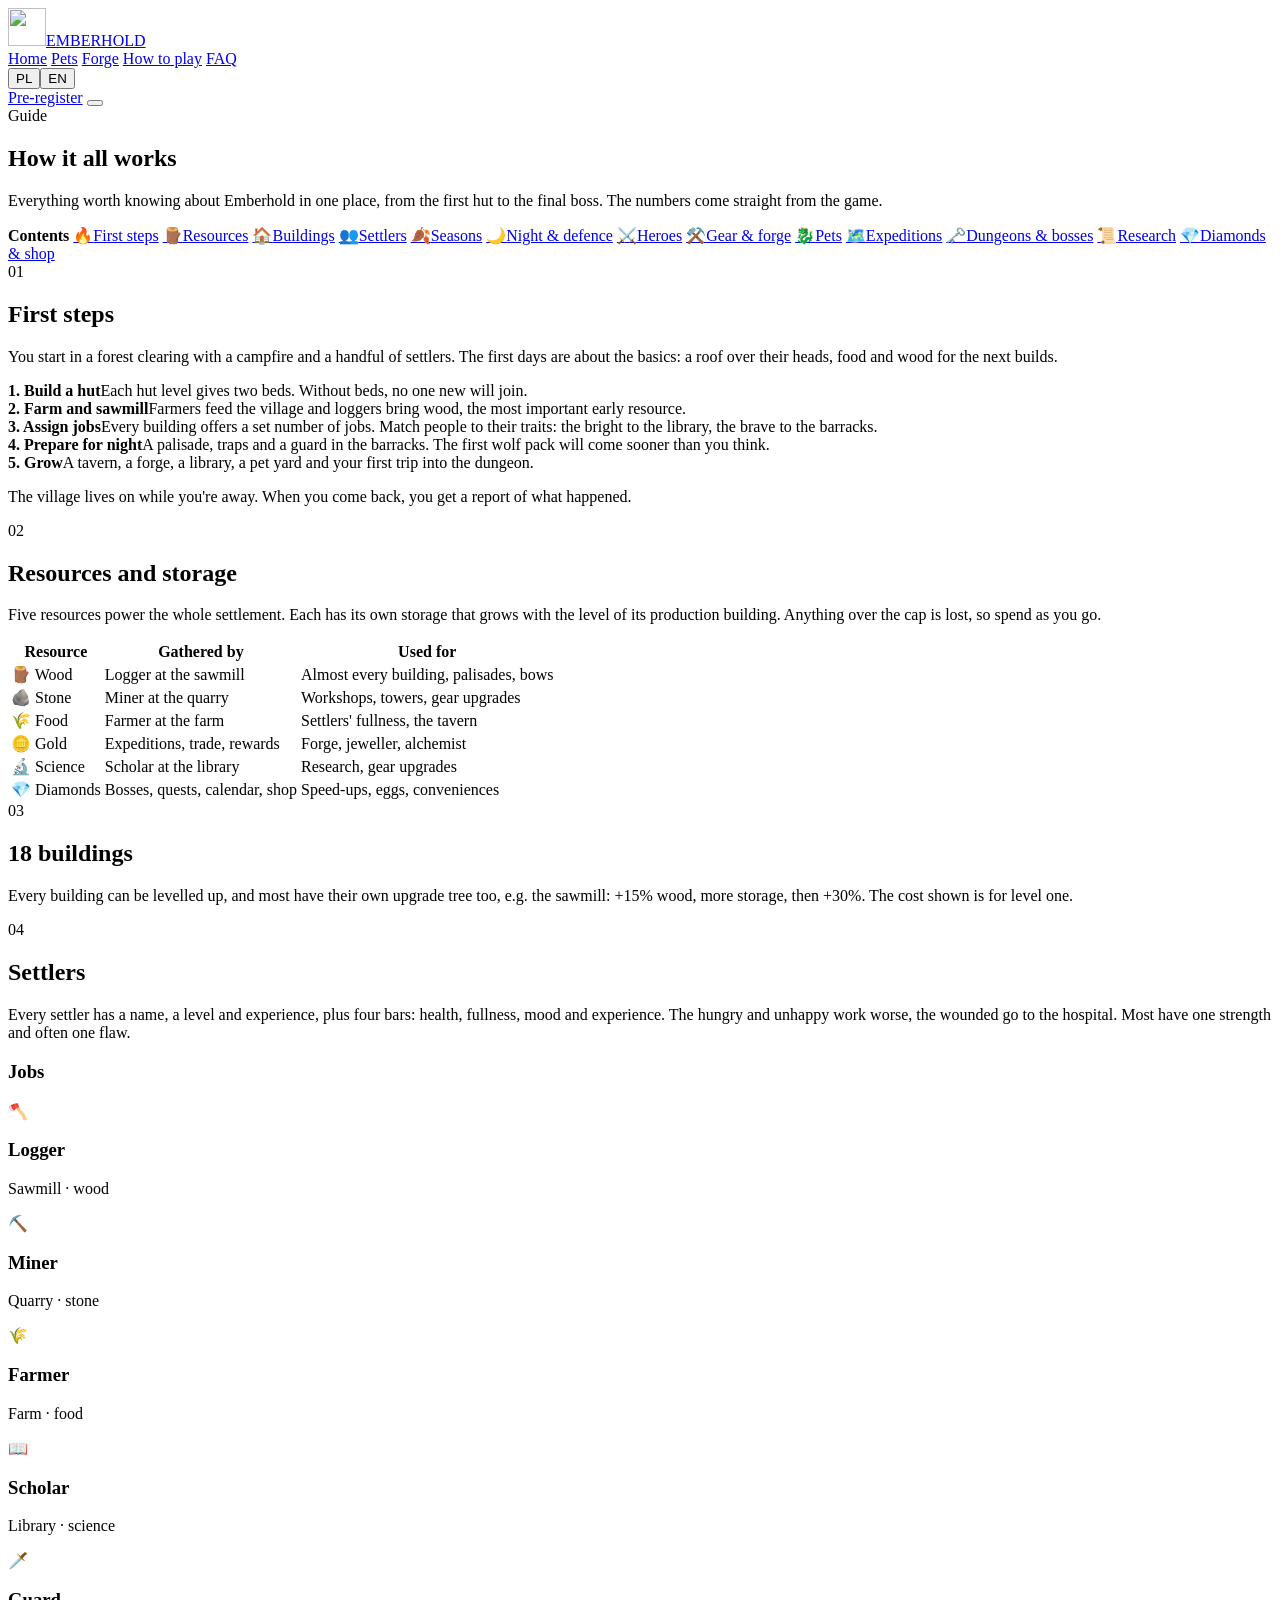
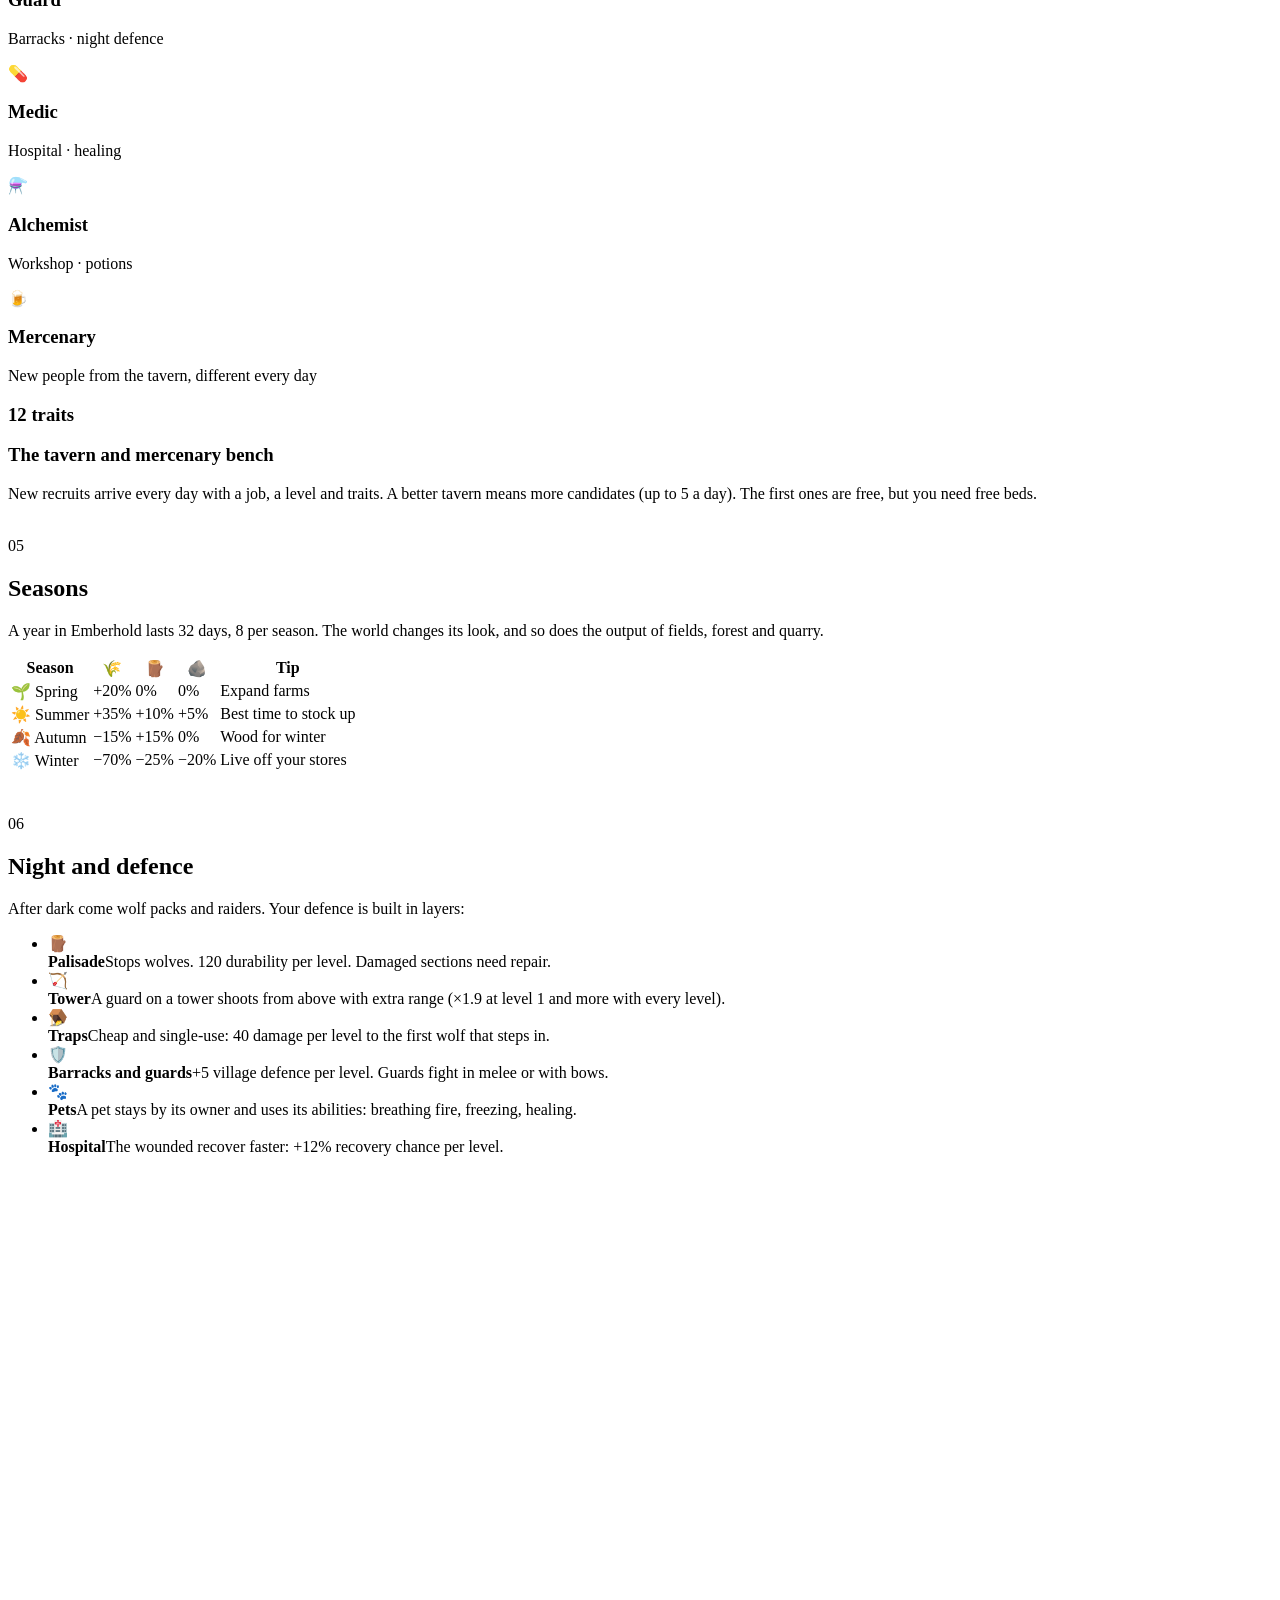
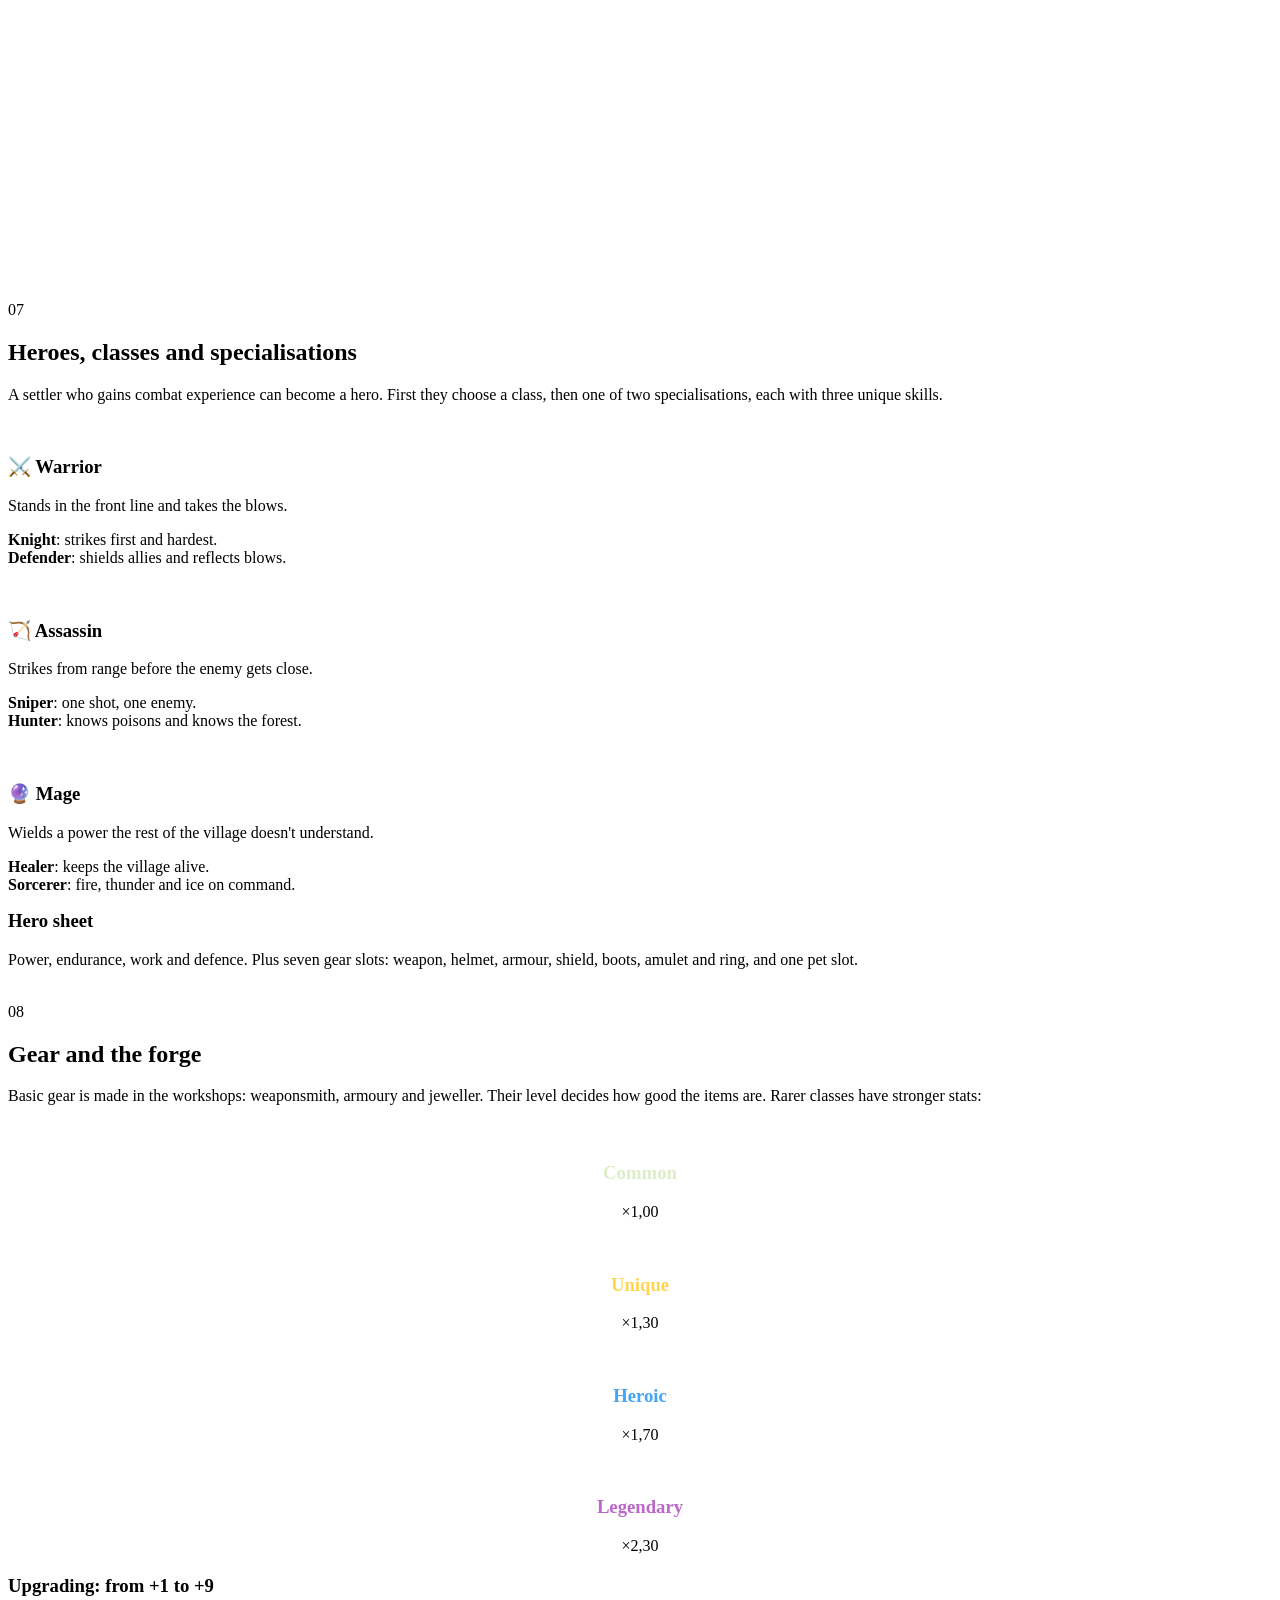
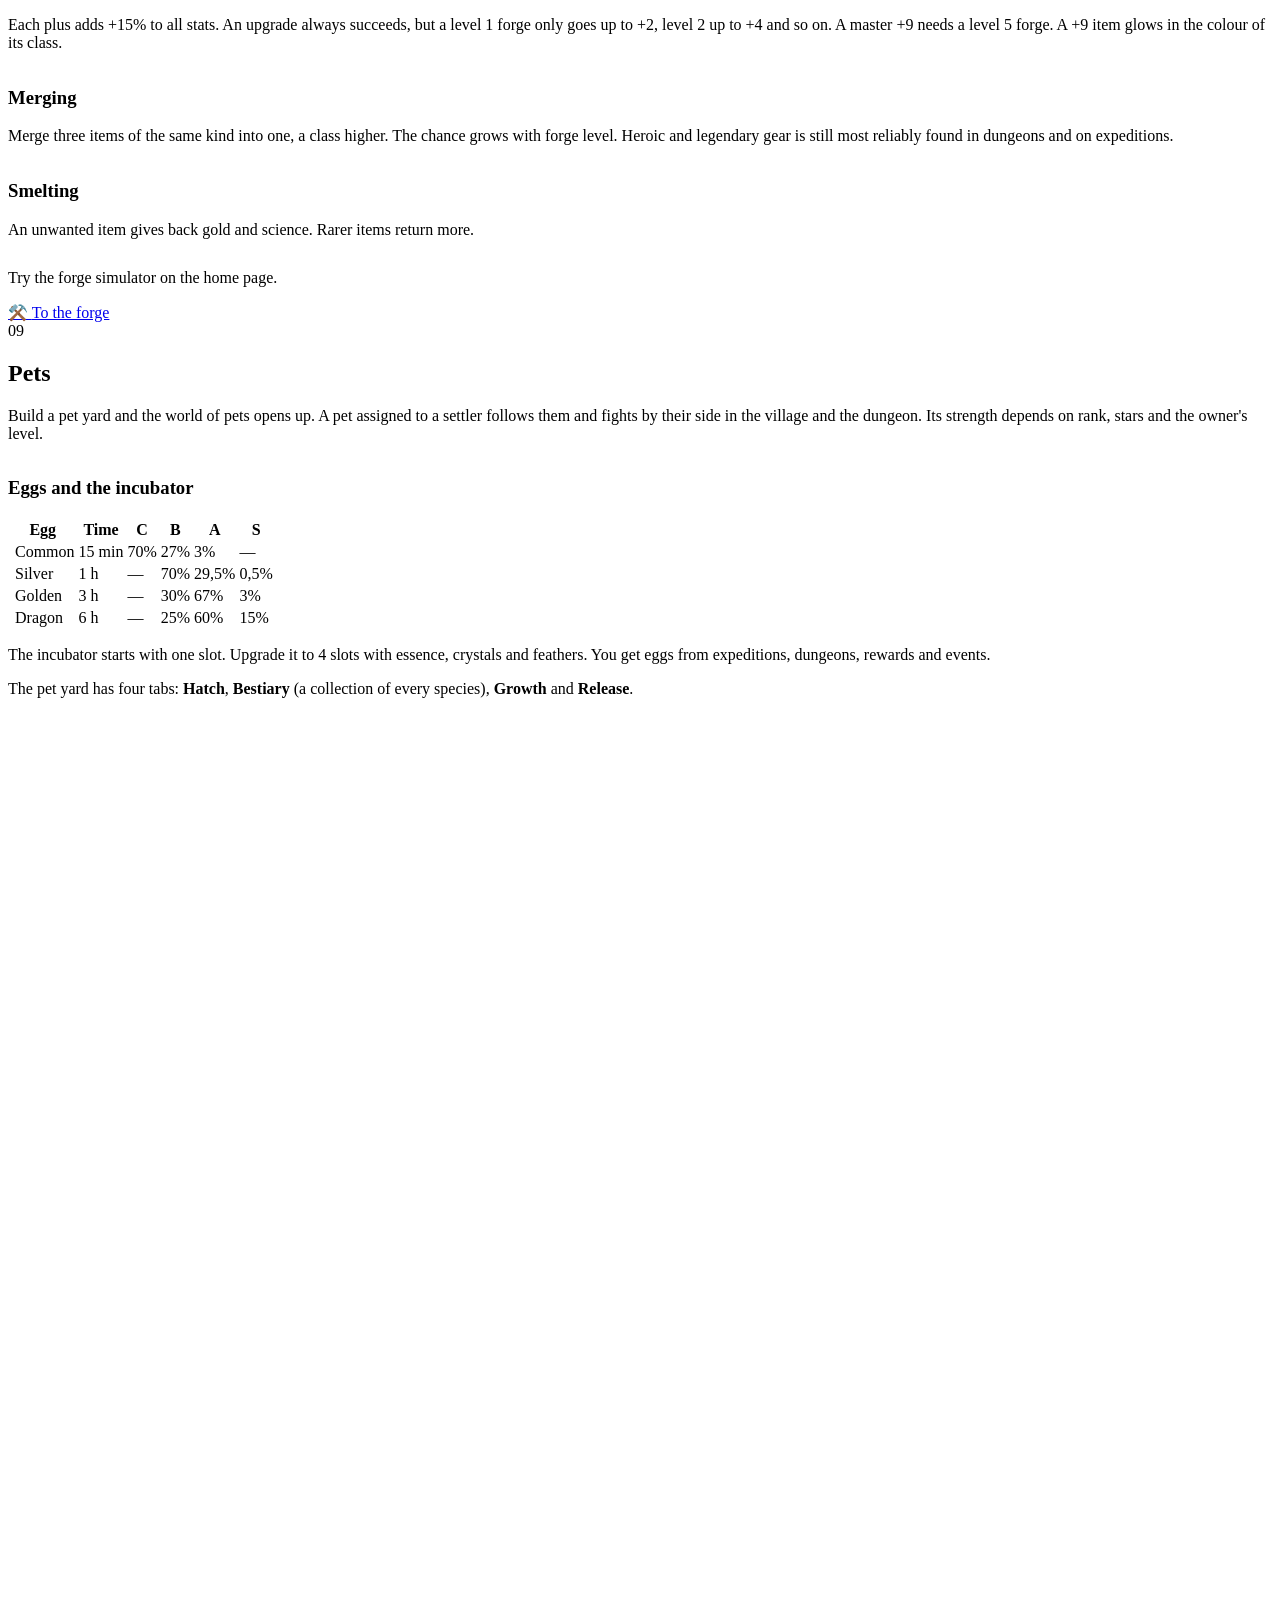
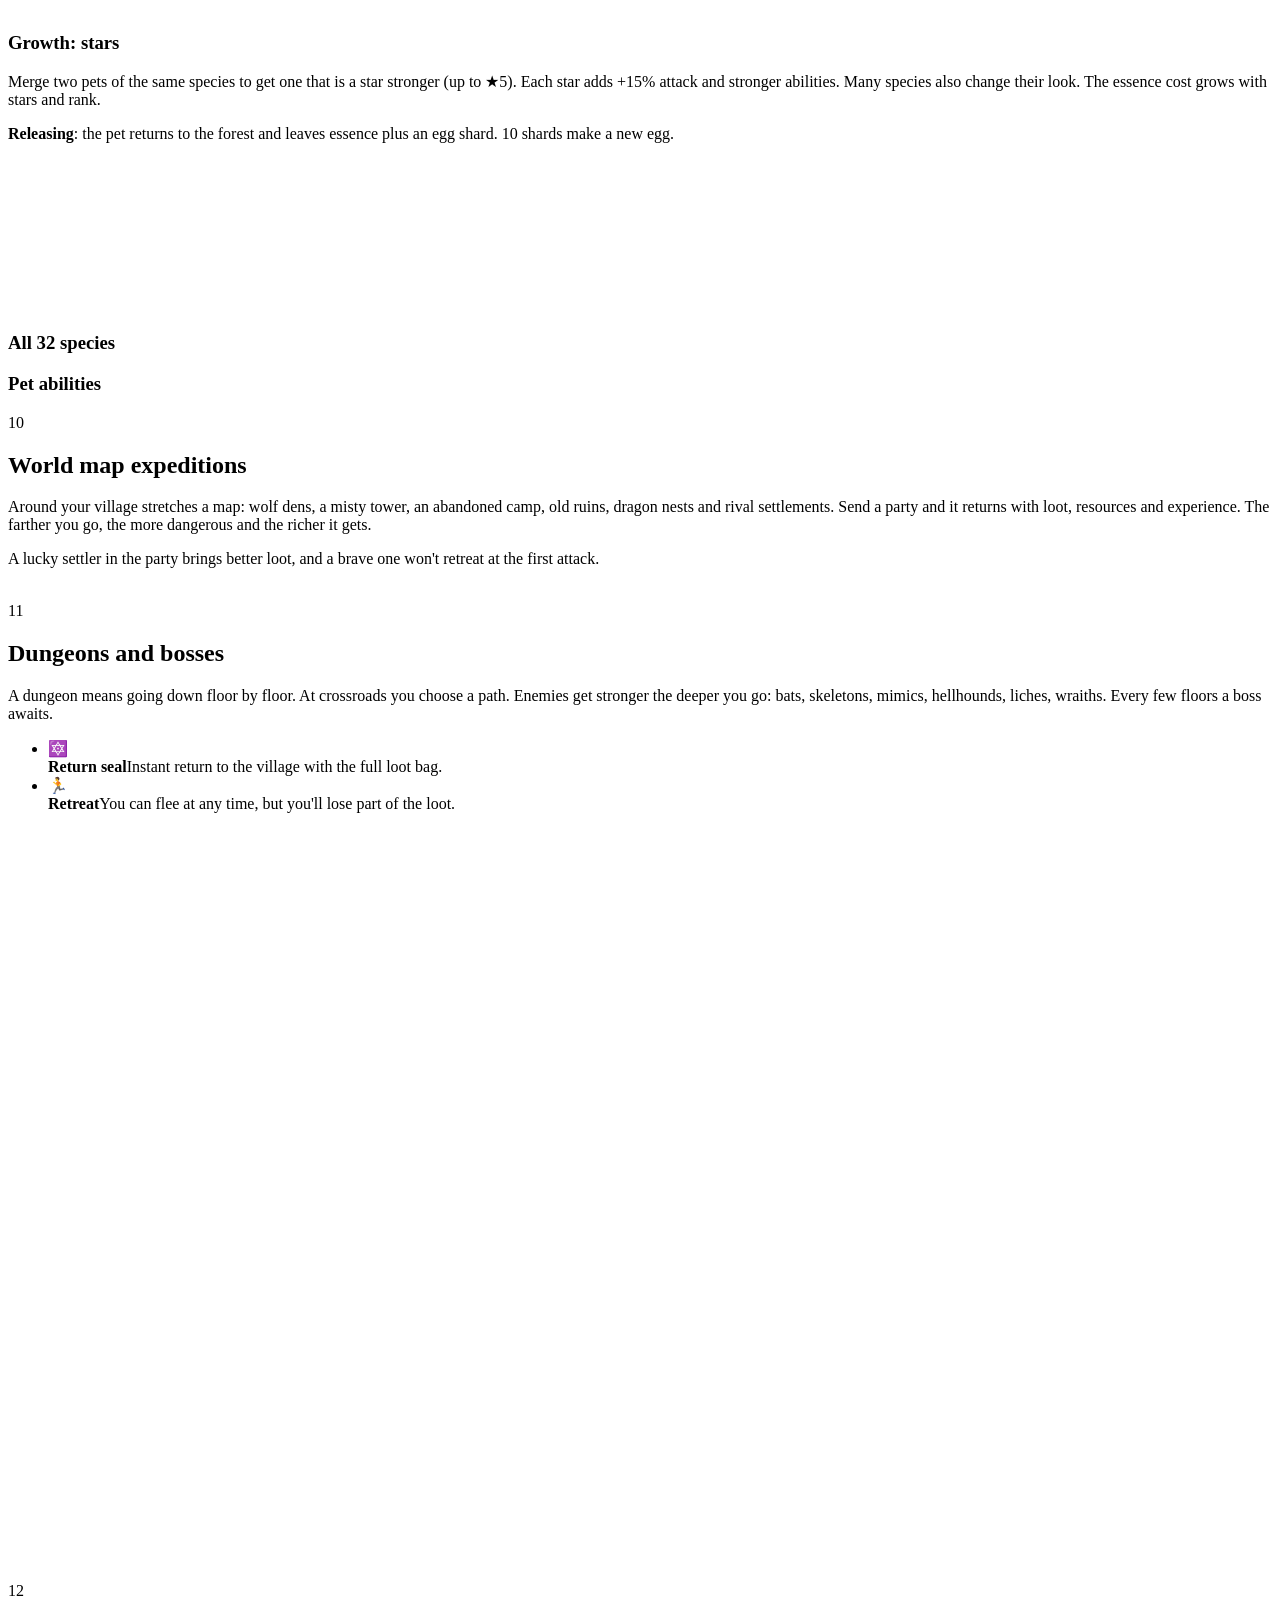
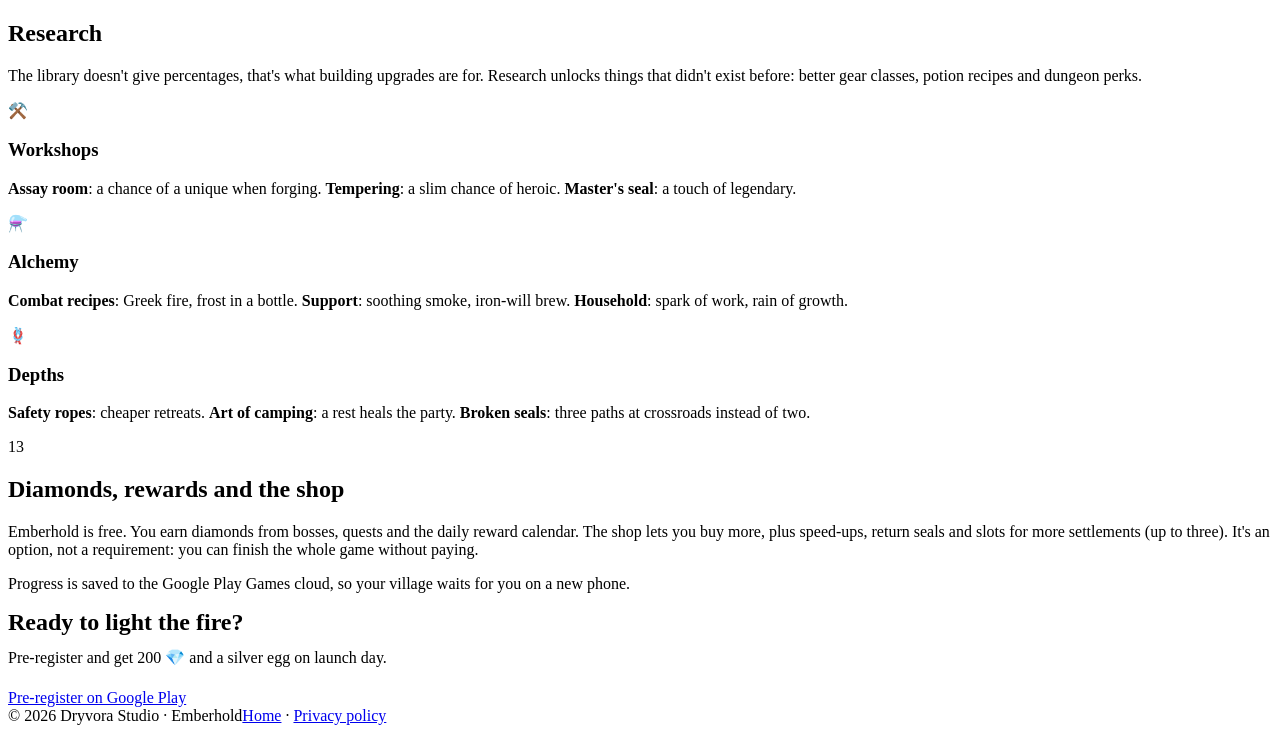
==== jak-grac.html @ e5f44e8e "Strona Emberhold: pliki główne" ====
<!doctype html>
<html lang="pl">
<head>
<meta charset="utf-8">
<meta name="viewport" content="width=device-width, initial-scale=1, viewport-fit=cover">
<title>Jak grać w Emberhold — pełny przewodnik</title>
<meta name="description" content="Pełny przewodnik po Emberhold: budynki, osadnicy i ich cechy, pory roku, obrona nocą, bohaterowie, kuźnia, pety, jaja, lochy i bossowie.">
<meta name="theme-color" content="#0a0811">
<link rel="icon" type="image/png" href="img/favicon.png">
<meta property="og:title" content="Emberhold — jak grać">
<meta property="og:image" content="https://dryvorastudio.github.io/img/og.jpg">
<link rel="canonical" href="https://dryvorastudio.github.io/jak-grac.html">
<link rel="preconnect" href="https://fonts.googleapis.com">
<link rel="preconnect" href="https://fonts.gstatic.com" crossorigin>
<link href="https://fonts.googleapis.com/css2?family=Cinzel:wght@500;700;800&family=Inter:wght@400;500;600;700;800&family=Lora:ital@0;1&display=swap" rel="stylesheet">
<link rel="stylesheet" href="css/style.css">
<script>(function(){try{var l=localStorage.getItem('eh_lang');}catch(e){}if(!l){l=(navigator.language||'pl').slice(0,2)==='pl'?'pl':'en';}document.documentElement.lang=l;})();</script>
<style>html[lang="pl"] .en, html[lang="en"] .pl{display:none!important}</style>
</head>
<body>
<header class="nav tlo" id="nav">
  <div class="wrap">
    <a href="index.html" class="nav-logo"><img src="img/logo.webp" alt="" width="38" height="38">EMBERHOLD</a>
    <nav class="nav-linki" id="menu">
      <a href="index.html"><span class="pl">Strona główna</span><span class="en">Home</span></a>
      <a href="index.html#pety"><span class="pl">Pety</span><span class="en">Pets</span></a>
      <a href="index.html#kuznia"><span class="pl">Kuźnia</span><span class="en">Forge</span></a>
      <a href="jak-grac.html" class="akt"><span class="pl">Jak grać</span><span class="en">How to play</span></a>
      <a href="index.html#faq">FAQ</a>
    </nav>
    <div class="jezyk" id="jezyk" role="group" aria-label="Język / Language"><i></i><button data-l="pl">PL</button><button data-l="en">EN</button></div>
    <a class="btn btn-zar btn-nav" href="index.html#rejestracja"><span class="pl">Zarejestruj się</span><span class="en">Pre-register</span></a>
    <button class="burger" id="burger" aria-label="Menu"><span></span><span></span><span></span></button>
  </div>
</header>

<section class="podhero">
  <div class="podhero-tlo"></div>
  <div class="wrap" style="position:relative">
    <span class="oko wej"><span class="pl">Przewodnik</span><span class="en">Guide</span></span>
    <h1 class="wej"><span class="zl pl">Jak to wszystko działa</span><span class="zl en">How it all works</span></h1>
    <p class="lead wej"><span class="pl">Wszystko, co warto wiedzieć o Emberhold, w jednym miejscu: od pierwszej chaty po ostatniego bossa. Liczby pochodzą prosto z gry.</span><span class="en">Everything worth knowing about Emberhold in one place, from the first hut to the final boss. The numbers come straight from the game.</span></p>
  </div>
</section>

<div class="wrap przewodnik">
  <aside class="spis" id="spis">
    <b><span class="pl">Spis treści</span><span class="en">Contents</span></b>
    <a href="#start"><span>🔥</span><span class="pl">Pierwsze kroki</span><span class="en">First steps</span></a>
    <a href="#surowce"><span>🪵</span><span class="pl">Surowce</span><span class="en">Resources</span></a>
    <a href="#budynki-r"><span>🏠</span><span class="pl">Budynki</span><span class="en">Buildings</span></a>
    <a href="#osadnicy"><span>👥</span><span class="pl">Osadnicy</span><span class="en">Settlers</span></a>
    <a href="#pory"><span>🍂</span><span class="pl">Pory roku</span><span class="en">Seasons</span></a>
    <a href="#noc"><span>🌙</span><span class="pl">Noc i obrona</span><span class="en">Night & defence</span></a>
    <a href="#bohaterowie"><span>⚔️</span><span class="pl">Bohaterowie</span><span class="en">Heroes</span></a>
    <a href="#kuznia"><span>⚒️</span><span class="pl">Ekwipunek i kuźnia</span><span class="en">Gear & forge</span></a>
    <a href="#pety"><span>🐉</span><span class="pl">Pety</span><span class="en">Pets</span></a>
    <a href="#wyprawy"><span>🗺️</span><span class="pl">Wyprawy</span><span class="en">Expeditions</span></a>
    <a href="#lochy"><span>🗝️</span><span class="pl">Lochy i bossowie</span><span class="en">Dungeons & bosses</span></a>
    <a href="#badania"><span>📜</span><span class="pl">Badania</span><span class="en">Research</span></a>
    <a href="#sklep"><span>💎</span><span class="pl">Diamenty i sklep</span><span class="en">Diamonds & shop</span></a>
  </aside>

  <main>
    <!-- 1 -->
    <section class="rozdzial" id="start">
      <span class="oko">01</span>
      <h2><span class="pl">Pierwsze kroki</span><span class="en">First steps</span></h2>
      <p><span class="pl">Zaczynasz na leśnej polanie z ogniskiem i garstką osadników. Pierwsze dni to fundamenty: dach nad głową, jedzenie i drewno na kolejne budowy.</span><span class="en">You start in a forest clearing with a campfire and a handful of settlers. The first days are about the basics: a roof over their heads, food and wood for the next builds.</span></p>
      <div class="oś">
        <div><b><span class="pl">1. Postaw chatę</span><span class="en">1. Build a hut</span></b><span class="pl">Każdy poziom chaty to dwa miejsca do spania. Bez łóżek nikt nowy nie dołączy.</span><span class="en">Each hut level gives two beds. Without beds, no one new will join.</span></div>
        <div><b><span class="pl">2. Farma i tartak</span><span class="en">2. Farm and sawmill</span></b><span class="pl">Rolnicy karmią wioskę, drwale dają drewno, najważniejszy surowiec na start.</span><span class="en">Farmers feed the village and loggers bring wood, the most important early resource.</span></div>
        <div><b><span class="pl">3. Przydziel zawody</span><span class="en">3. Assign jobs</span></b><span class="pl">Każdy budynek daje określoną liczbę etatów. Dopasuj ludzi do cech: bystry do biblioteki, odważny do koszar.</span><span class="en">Every building offers a set number of jobs. Match people to their traits: the bright to the library, the brave to the barracks.</span></div>
        <div><b><span class="pl">4. Przygotuj się na noc</span><span class="en">4. Prepare for night</span></b><span class="pl">Palisada, wnyki i strażnik w koszarach. Pierwsza wataha przyjdzie szybciej, niż myślisz.</span><span class="en">A palisade, traps and a guard in the barracks. The first wolf pack will come sooner than you think.</span></div>
        <div><b><span class="pl">5. Rośnij</span><span class="en">5. Grow</span></b><span class="pl">Tawerna, kuźnia, biblioteka, zagroda dla petów i pierwsza wyprawa do lochu.</span><span class="en">A tavern, a forge, a library, a pet yard and your first trip into the dungeon.</span></div>
      </div>
      <div class="wskazowka"><p><span class="pl">Wioska żyje także, gdy nie grasz. Po powrocie dostaniesz raport z tego, co się wydarzyło.</span><span class="en">The village lives on while you're away. When you come back, you get a report of what happened.</span></p></div>
    </section>

    <!-- 2 -->
    <section class="rozdzial" id="surowce">
      <span class="oko">02</span>
      <h2><span class="pl">Surowce i magazyny</span><span class="en">Resources and storage</span></h2>
      <p><span class="pl">Pięć surowców napędza całą osadę. Każdy ma swój magazyn, który rośnie razem z poziomem budynku produkcyjnego. Nadmiar przepada, więc warto wydawać na bieżąco.</span><span class="en">Five resources power the whole settlement. Each has its own storage that grows with the level of its production building. Anything over the cap is lost, so spend as you go.</span></p>
      <div class="przewin"><table class="tabela">
        <tr><th><span class="pl">Surowiec</span><span class="en">Resource</span></th><th><span class="pl">Kto zdobywa</span><span class="en">Gathered by</span></th><th><span class="pl">Na co</span><span class="en">Used for</span></th></tr>
        <tr><td>🪵 <span class="pl">Drewno</span><span class="en">Wood</span></td><td><span class="pl">Drwal w tartaku</span><span class="en">Logger at the sawmill</span></td><td><span class="pl">Prawie każdy budynek, palisady, łuki</span><span class="en">Almost every building, palisades, bows</span></td></tr>
        <tr><td>🪨 <span class="pl">Kamień</span><span class="en">Stone</span></td><td><span class="pl">Górnik w kopalni</span><span class="en">Miner at the quarry</span></td><td><span class="pl">Warsztaty, wieże, ulepszanie sprzętu</span><span class="en">Workshops, towers, gear upgrades</span></td></tr>
        <tr><td>🌾 <span class="pl">Żywność</span><span class="en">Food</span></td><td><span class="pl">Rolnik na farmie</span><span class="en">Farmer at the farm</span></td><td><span class="pl">Sytość osadników, tawerna</span><span class="en">Settlers' fullness, the tavern</span></td></tr>
        <tr><td>🪙 <span class="pl">Złoto</span><span class="en">Gold</span></td><td><span class="pl">Wyprawy, handel, nagrody</span><span class="en">Expeditions, trade, rewards</span></td><td><span class="pl">Kuźnia, jubiler, alchemik</span><span class="en">Forge, jeweller, alchemist</span></td></tr>
        <tr><td>🔬 <span class="pl">Nauka</span><span class="en">Science</span></td><td><span class="pl">Uczony w bibliotece</span><span class="en">Scholar at the library</span></td><td><span class="pl">Badania, ulepszanie sprzętu</span><span class="en">Research, gear upgrades</span></td></tr>
        <tr><td>💎 <span class="pl">Diamenty</span><span class="en">Diamonds</span></td><td><span class="pl">Bossowie, zadania, kalendarz, sklep</span><span class="en">Bosses, quests, calendar, shop</span></td><td><span class="pl">Przyspieszenia, jaja, wygody</span><span class="en">Speed-ups, eggs, conveniences</span></td></tr>
      </table></div>
    </section>

    <!-- 3 -->
    <section class="rozdzial" id="budynki-r">
      <span class="oko">03</span>
      <h2><span class="pl">18 budynków</span><span class="en">18 buildings</span></h2>
      <p><span class="pl">Każdy budynek można rozbudowywać na kolejne poziomy, a większość ma też własne drzewko ulepszeń, np. tartak: +15% drewna, większy magazyn, potem +30%. Koszt poniżej dotyczy pierwszego poziomu.</span><span class="en">Every building can be levelled up, and most have their own upgrade tree too, e.g. the sawmill: +15% wood, more storage, then +30%. The cost shown is for level one.</span></p>
      <div class="budynki" id="budynki"></div>
    </section>

    <!-- 4 -->
    <section class="rozdzial" id="osadnicy">
      <span class="oko">04</span>
      <h2><span class="pl">Osadnicy</span><span class="en">Settlers</span></h2>
      <p><span class="pl">Każdy osadnik ma imię, poziom i doświadczenie oraz cztery paski: zdrowie, sytość, nastrój i doświadczenie. Głodny i smutny pracuje gorzej, ranny trafia do szpitala. Większość ma jedną zaletę i często jedną wadę.</span><span class="en">Every settler has a name, a level and experience, plus four bars: health, fullness, mood and experience. The hungry and unhappy work worse, the wounded go to the hospital. Most have one strength and often one flaw.</span></p>
      <h3><span class="pl">Zawody</span><span class="en">Jobs</span></h3>
      <div class="siatka s4">
        <div class="karta"><div class="ikona">🪓</div><h3><span class="pl">Drwal</span><span class="en">Logger</span></h3><p><span class="pl">Tartak · drewno</span><span class="en">Sawmill · wood</span></p></div>
        <div class="karta"><div class="ikona">⛏️</div><h3><span class="pl">Górnik</span><span class="en">Miner</span></h3><p><span class="pl">Kopalnia · kamień</span><span class="en">Quarry · stone</span></p></div>
        <div class="karta"><div class="ikona">🌾</div><h3><span class="pl">Rolnik</span><span class="en">Farmer</span></h3><p><span class="pl">Farma · żywność</span><span class="en">Farm · food</span></p></div>
        <div class="karta"><div class="ikona">📖</div><h3><span class="pl">Uczony</span><span class="en">Scholar</span></h3><p><span class="pl">Biblioteka · nauka</span><span class="en">Library · science</span></p></div>
        <div class="karta"><div class="ikona">🗡️</div><h3><span class="pl">Strażnik</span><span class="en">Guard</span></h3><p><span class="pl">Koszary · obrona nocą</span><span class="en">Barracks · night defence</span></p></div>
        <div class="karta"><div class="ikona">💊</div><h3><span class="pl">Medyk</span><span class="en">Medic</span></h3><p><span class="pl">Szpital · leczenie</span><span class="en">Hospital · healing</span></p></div>
        <div class="karta"><div class="ikona">⚗️</div><h3><span class="pl">Alchemik</span><span class="en">Alchemist</span></h3><p><span class="pl">Pracownia · mikstury</span><span class="en">Workshop · potions</span></p></div>
        <div class="karta"><div class="ikona">🍺</div><h3><span class="pl">Najemnik</span><span class="en">Mercenary</span></h3><p><span class="pl">Nowi ludzie z tawerny, codziennie inni</span><span class="en">New people from the tavern, different every day</span></p></div>
      </div>
      <h3><span class="pl">12 cech charakteru</span><span class="en">12 traits</span></h3>
      <div class="cechy" id="cechy"></div>
      <div class="duo"><div><h3 style="margin-top:0"><span class="pl">Tawerna i ława najemnych</span><span class="en">The tavern and mercenary bench</span></h3><p><span class="pl">Codziennie przychodzą nowi chętni z gotowym zawodem, poziomem i cechami. Lepsza tawerna to więcej kandydatów (do 5 dziennie). Pierwsi są za darmo, ale potrzebujesz wolnych łóżek.</span><span class="en">New recruits arrive every day with a job, a level and traits. A better tavern means more candidates (up to 5 a day). The first ones are free, but you need free beds.</span></p></div>
        <div class="telefon" style="width:min(260px,70vw)"><img src="img/s_k_tawerna.webp" alt="" loading="lazy"></div></div>
    </section>

    <!-- 5 -->
    <section class="rozdzial" id="pory">
      <span class="oko">05</span>
      <h2><span class="pl">Pory roku</span><span class="en">Seasons</span></h2>
      <p><span class="pl">Rok w Emberhold ma 32 dni, po 8 na każdą porę. Zmienia się wygląd świata i to, ile dają pola, las i kopalnia.</span><span class="en">A year in Emberhold lasts 32 days, 8 per season. The world changes its look, and so does the output of fields, forest and quarry.</span></p>
      <div class="przewin"><table class="tabela">
        <tr><th><span class="pl">Pora</span><span class="en">Season</span></th><th>🌾</th><th>🪵</th><th>🪨</th><th><span class="pl">Rada</span><span class="en">Tip</span></th></tr>
        <tr><td>🌱 <span class="pl">Wiosna</span><span class="en">Spring</span></td><td class="plus">+20%</td><td>0%</td><td>0%</td><td><span class="pl">Rozbudowuj farmy</span><span class="en">Expand farms</span></td></tr>
        <tr><td>☀️ <span class="pl">Lato</span><span class="en">Summer</span></td><td class="plus">+35%</td><td class="plus">+10%</td><td class="plus">+5%</td><td><span class="pl">Najlepszy czas na zapasy</span><span class="en">Best time to stock up</span></td></tr>
        <tr><td>🍂 <span class="pl">Jesień</span><span class="en">Autumn</span></td><td class="minus">−15%</td><td class="plus">+15%</td><td>0%</td><td><span class="pl">Drewno na zimę</span><span class="en">Wood for winter</span></td></tr>
        <tr><td>❄️ <span class="pl">Zima</span><span class="en">Winter</span></td><td class="minus">−70%</td><td class="minus">−25%</td><td class="minus">−20%</td><td><span class="pl">Żyj z zapasów</span><span class="en">Live off your stores</span></td></tr>
      </table></div>
      <div class="siatka s3" style="margin-top:24px">
        <img class="zrzut" src="img/s_pora_lato.webp" alt="" loading="lazy"><img class="zrzut" src="img/s_pora_jesien.webp" alt="" loading="lazy"><img class="zrzut" src="img/s_pora_zima.webp" alt="" loading="lazy">
      </div>
    </section>

    <!-- 6 -->
    <section class="rozdzial" id="noc">
      <span class="oko">06</span>
      <h2><span class="pl">Noc i obrona</span><span class="en">Night and defence</span></h2>
      <p><span class="pl">Po zmroku przychodzą wilcze watahy i zbóje. Twoja obrona to warstwy:</span><span class="en">After dark come wolf packs and raiders. Your defence is built in layers:</span></p>
      <ul class="lista">
        <li><div class="ikona">🪵</div><div><b><span class="pl">Palisada</span><span class="en">Palisade</span></b><span class="pl">Zatrzymuje wilki. 120 wytrzymałości na poziom. Uszkodzona wymaga naprawy.</span><span class="en">Stops wolves. 120 durability per level. Damaged sections need repair.</span></span></div></li>
        <li><div class="ikona">🏹</div><div><b><span class="pl">Wieża</span><span class="en">Tower</span></b><span class="pl">Strażnik na wieży strzela z góry z większym zasięgiem (×1,9 na 1. poziomie i więcej z każdym kolejnym).</span><span class="en">A guard on a tower shoots from above with extra range (×1.9 at level 1 and more with every level).</span></span></div></li>
        <li><div class="ikona">🪤</div><div><b><span class="pl">Wnyki</span><span class="en">Traps</span></b><span class="pl">Tanie i jednorazowe: 40 obrażeń na poziom dla pierwszego wilka, który wejdzie.</span><span class="en">Cheap and single-use: 40 damage per level to the first wolf that steps in.</span></span></div></li>
        <li><div class="ikona">🛡️</div><div><b><span class="pl">Koszary i strażnicy</span><span class="en">Barracks and guards</span></b><span class="pl">+5 obrony wioski na poziom. Strażnicy walczą wręcz albo z łuku.</span><span class="en">+5 village defence per level. Guards fight in melee or with bows.</span></span></div></li>
        <li><div class="ikona">🐾</div><div><b><span class="pl">Pety</span><span class="en">Pets</span></b><span class="pl">Pet stoi przy właścicielu i używa swoich zdolności: zionie ogniem, zamraża, leczy.</span><span class="en">A pet stays by its owner and uses its abilities: breathing fire, freezing, healing.</span></span></div></li>
        <li><div class="ikona">🏥</div><div><b><span class="pl">Szpital</span><span class="en">Hospital</span></b><span class="pl">Ranni wracają do zdrowia szybciej: +12% szans na wyleczenie na poziom.</span><span class="en">The wounded recover faster: +12% recovery chance per level.</span></span></div></li>
      </ul>
      <div class="zrzut" style="margin-top:30px;aspect-ratio:16/9"><video data-src="klipy/hist_noc.mp4" muted loop playsinline style="width:100%;height:100%;object-fit:cover"></video></div>
    </section>

    <!-- 7 -->
    <section class="rozdzial" id="bohaterowie">
      <span class="oko">07</span>
      <h2><span class="pl">Bohaterowie, klasy i specjalizacje</span><span class="en">Heroes, classes and specialisations</span></h2>
      <p><span class="pl">Osadnik, który zdobędzie doświadczenie w walce, może zostać bohaterem. Najpierw wybiera klasę, potem jedną z dwóch specjalizacji. Każda ma trzy własne umiejętności.</span><span class="en">A settler who gains combat experience can become a hero. First they choose a class, then one of two specialisations, each with three unique skills.</span></p>
      <div class="siatka s3">
        <div class="karta"><img src="img/hero_rycerka.webp" alt="" style="height:120px;margin-bottom:6px" class="pix"><h3>⚔️ <span class="pl">Wojownik</span><span class="en">Warrior</span></h3><p><span class="pl">Staje w pierwszym szeregu i przyjmuje ciosy na siebie.</span><span class="en">Stands in the front line and takes the blows.</span></p><p style="margin-top:12px"><b class="pl">Rycerz</b><b class="en">Knight</b>: <span class="pl">uderza pierwszy i najmocniej.</span><span class="en">strikes first and hardest.</span><br><b class="pl">Obrońca</b><b class="en">Defender</b>: <span class="pl">osłania swoich i odbija ciosy.</span><span class="en">shields allies and reflects blows.</span></p></div>
        <div class="karta"><img src="img/hero_lucznik.webp" alt="" style="height:120px;margin-bottom:6px" class="pix"><h3>🏹 <span class="pl">Asasyn</span><span class="en">Assassin</span></h3><p><span class="pl">Razi z dystansu, zanim wróg zdąży podejść.</span><span class="en">Strikes from range before the enemy gets close.</span></p><p style="margin-top:12px"><b class="pl">Snajper</b><b class="en">Sniper</b>: <span class="pl">jeden strzał, jeden wróg.</span><span class="en">one shot, one enemy.</span><br><b class="pl">Łowca</b><b class="en">Hunter</b>: <span class="pl">zna trucizny i zna las.</span><span class="en">knows poisons and knows the forest.</span></p></div>
        <div class="karta"><img src="img/hero_mag.webp" alt="" style="height:120px;margin-bottom:6px" class="pix"><h3>🔮 <span class="pl">Mag</span><span class="en">Mage</span></h3><p><span class="pl">Włada mocą, której reszta wioski nie rozumie.</span><span class="en">Wields a power the rest of the village doesn't understand.</span></p><p style="margin-top:12px"><b class="pl">Uzdrowiciel</b><b class="en">Healer</b>: <span class="pl">trzyma wioskę przy życiu.</span><span class="en">keeps the village alive.</span><br><b class="pl">Czarodziej</b><b class="en">Sorcerer</b>: <span class="pl">ogień, grom i lód na rozkaz.</span><span class="en">fire, thunder and ice on command.</span></p></div>
      </div>
      <div class="duo"><div><h3 style="margin-top:0"><span class="pl">Karta bohatera</span><span class="en">Hero sheet</span></h3><p><span class="pl">Siła, wytrzymałość, praca i obrona. Do tego siedem miejsc na sprzęt: broń, hełm, zbroja, tarcza, buty, amulet i pierścień oraz jedno miejsce na peta.</span><span class="en">Power, endurance, work and defence. Plus seven gear slots: weapon, helmet, armour, shield, boots, amulet and ring, and one pet slot.</span></p></div>
        <div class="telefon" style="width:min(260px,70vw)"><img src="img/s_k_karta.webp" alt="" loading="lazy"></div></div>
    </section>

    <!-- 8 -->
    <section class="rozdzial" id="kuznia">
      <span class="oko">08</span>
      <h2><span class="pl">Ekwipunek i kuźnia</span><span class="en">Gear and the forge</span></h2>
      <p><span class="pl">Podstawowy sprzęt wykuwają warsztaty: brońmistrz, zbrojownia i jubiler. Ich poziom decyduje o tym, jak dobre przedmioty powstaną. Rzadsze klasy mają mocniejsze statystyki:</span><span class="en">Basic gear is made in the workshops: weaponsmith, armoury and jeweller. Their level decides how good the items are. Rarer classes have stronger stats:</span></p>
      <div class="siatka s4" style="margin:20px 0">
        <div class="karta" style="text-align:center"><img src="img/items/w2.webp" class="pix" style="height:64px;margin:0 auto" alt=""><h3 style="color:#dcedc8"><span class="pl">Zwykły</span><span class="en">Common</span></h3><p>×1,00</p></div>
        <div class="karta" style="text-align:center"><img src="img/items/weapon_uni.webp" class="pix" style="height:64px;margin:0 auto" alt=""><h3 style="color:#ffd54f"><span class="pl">Unikatowy</span><span class="en">Unique</span></h3><p>×1,30</p></div>
        <div class="karta" style="text-align:center"><img src="img/items/weapon_her.webp" class="pix" style="height:64px;margin:0 auto" alt=""><h3 style="color:#42a5f5"><span class="pl">Heroiczny</span><span class="en">Heroic</span></h3><p>×1,70</p></div>
        <div class="karta" style="text-align:center"><img src="img/items/weapon_leg.webp" class="pix" style="height:64px;margin:0 auto" alt=""><h3 style="color:#ba68c8"><span class="pl">Legendarny</span><span class="en">Legendary</span></h3><p>×2,30</p></div>
      </div>
      <h3><span class="pl">Ulepszanie: od +1 do +9</span><span class="en">Upgrading: from +1 to +9</span></h3>
      <p><span class="pl">Każdy plus to +15% do wszystkich statystyk. Ulepszenie zawsze się udaje, ale kuźnia poziomu 1 pozwala dojść tylko do +2, poziomu 2 do +4 itd. Mistrzowskie +9 wymaga kuźni poziomu 5. Przedmiot +9 świeci barwą swojej klasy.</span><span class="en">Each plus adds +15% to all stats. An upgrade always succeeds, but a level 1 forge only goes up to +2, level 2 up to +4 and so on. A master +9 needs a level 5 forge. A +9 item glows in the colour of its class.</span></p>
      <div class="przewin"><table class="tabela" id="kuzniaTab"></table></div>
      <h3><span class="pl">Łączenie</span><span class="en">Merging</span></h3>
      <p><span class="pl">Trzy przedmioty tego samego rodzaju łączysz w jeden, klasę wyżej. Szansa rośnie z poziomem kuźni. Heroiczny i legendarny sprzęt nadal najpewniej zdobędziesz w lochu i na wyprawach.</span><span class="en">Merge three items of the same kind into one, a class higher. The chance grows with forge level. Heroic and legendary gear is still most reliably found in dungeons and on expeditions.</span></p>
      <div class="przewin"><table class="tabela" id="laczTab"></table></div>
      <h3><span class="pl">Przetapianie</span><span class="en">Smelting</span></h3>
      <p><span class="pl">Niepotrzebny przedmiot oddaje złoto i naukę. Rzadsze przedmioty zwracają więcej.</span><span class="en">An unwanted item gives back gold and science. Rarer items return more.</span></p>
      <div class="na-koniec" style="margin-top:30px"><p style="margin:0 auto 16px;color:var(--tekst)"><span class="pl">Wypróbuj symulator kuźni na stronie głównej.</span><span class="en">Try the forge simulator on the home page.</span></p><a class="btn btn-zar" href="index.html#kuznia">⚒️ <span class="pl">Do kuźni</span><span class="en">To the forge</span></a></div>
    </section>

    <!-- 9 -->
    <section class="rozdzial" id="pety">
      <span class="oko">09</span>
      <h2><span class="pl">Pety</span><span class="en">Pets</span></h2>
      <p><span class="pl">Zbuduj zagrodę, a otworzy się świat petów. Pet przypisany do osadnika chodzi za nim i walczy u jego boku w wiosce i w lochu. Jego siła zależy od rangi, gwiazdek i poziomu właściciela.</span><span class="en">Build a pet yard and the world of pets opens up. A pet assigned to a settler follows them and fights by their side in the village and the dungeon. Its strength depends on rank, stars and the owner's level.</span></p>
      <div class="przewin"><table class="tabela" id="rangiTab"></table></div>
      <h3><span class="pl">Jaja i inkubator</span><span class="en">Eggs and the incubator</span></h3>
      <div class="przewin"><table class="tabela">
        <tr><th><span class="pl">Jajo</span><span class="en">Egg</span></th><th><span class="pl">Czas</span><span class="en">Time</span></th><th style="color:var(--C)">C</th><th style="color:var(--B)">B</th><th style="color:var(--A)">A</th><th style="color:var(--S)">S</th></tr>
        <tr><td><img src="img/jajo_zwykle.webp" alt="" style="height:26px;display:inline;vertical-align:middle"> <span class="pl">Zwykłe</span><span class="en">Common</span></td><td>15 min</td><td>70%</td><td>27%</td><td>3%</td><td>—</td></tr>
        <tr><td><img src="img/jajo_srebrne.webp" alt="" style="height:26px;display:inline;vertical-align:middle"> <span class="pl">Srebrne</span><span class="en">Silver</span></td><td>1 h</td><td>—</td><td>70%</td><td>29,5%</td><td>0,5%</td></tr>
        <tr><td><img src="img/jajo_zlote.webp" alt="" style="height:26px;display:inline;vertical-align:middle"> <span class="pl">Złote</span><span class="en">Golden</span></td><td>3 h</td><td>—</td><td>30%</td><td>67%</td><td>3%</td></tr>
        <tr><td><img src="img/jajo_smocze.webp" alt="" style="height:26px;display:inline;vertical-align:middle"> <span class="pl">Smocze</span><span class="en">Dragon</span></td><td>6 h</td><td>—</td><td>25%</td><td>60%</td><td>15%</td></tr>
      </table></div>
      <div class="duo"><div><p><span class="pl">Inkubator startuje z jednym miejscem. Ulepszysz go do 4 miejsc za esencję, kryształy i pióra. Jaja zdobywasz z wypraw, lochów, nagród i wydarzeń.</span><span class="en">The incubator starts with one slot. Upgrade it to 4 slots with essence, crystals and feathers. You get eggs from expeditions, dungeons, rewards and events.</span></p>
        <p><span class="pl">W zagrodzie masz cztery zakładki: <b>Wyklucie</b>, <b>Bestiariusz</b> (kolekcja wszystkich gatunków), <b>Rozwój</b> i <b>Wypuszczenie</b>.</span><span class="en">The pet yard has four tabs: <b>Hatch</b>, <b>Bestiary</b> (a collection of every species), <b>Growth</b> and <b>Release</b>.</span></p></div>
        <div class="telefon" style="width:min(260px,70vw)"><video data-src="klipy/zagroda.mp4" muted loop playsinline></video></div></div>
      <div class="zrzut" style="margin-top:30px;aspect-ratio:16/9"><video data-src="klipy/wyklucie.mp4" muted loop playsinline style="width:100%;height:100%;object-fit:cover"></video></div>
      <h3><span class="pl">Rozwój: gwiazdki</span><span class="en">Growth: stars</span></h3>
      <div class="duo"><div>
        <p><span class="pl">Połącz dwa pety tego samego gatunku, a zostanie jeden, o gwiazdkę silniejszy (do ★5). Każda gwiazdka to +15% ataku i mocniejsze zdolności. Wiele gatunków zmienia też wygląd. Koszt w esencji rośnie z gwiazdkami i rangą.</span><span class="en">Merge two pets of the same species to get one that is a star stronger (up to ★5). Each star adds +15% attack and stronger abilities. Many species also change their look. The essence cost grows with stars and rank.</span></p>
        <p><span class="pl"><b>Wypuszczenie</b>: pet odchodzi do lasu i zostawia esencję oraz odłamek jaja. 10 odłamków składa się w nowe jajo.</span><span class="en"><b>Releasing</b>: the pet returns to the forest and leaves essence plus an egg shard. 10 shards make a new egg.</span></p></div>
        <div class="telefon" style="width:min(260px,70vw)"><video data-src="klipy/laczenie.mp4" muted loop playsinline></video></div></div>
      <h3><span class="pl">Wszystkie 32 gatunki</span><span class="en">All 32 species</span></h3>
      <div class="pet-siatka" id="petySiatka"></div>
      <h3><span class="pl">Zdolności petów</span><span class="en">Pet abilities</span></h3>
      <div class="przewin"><table class="tabela" id="umTab"></table></div>
    </section>

    <!-- 10 -->
    <section class="rozdzial" id="wyprawy">
      <span class="oko">10</span>
      <h2><span class="pl">Wyprawy po mapie świata</span><span class="en">World map expeditions</span></h2>
      <div class="duo"><div>
        <p><span class="pl">Wokół Twojej wioski rozciąga się mapa: wilcze legowiska, mglista wieża, opuszczony obóz, stare ruiny, smocze gniazda i wrogie osady. Wyślij drużynę, a po powrocie przyniesie łupy, surowce i doświadczenie. Im dalej, tym groźniej i bogaciej.</span><span class="en">Around your village stretches a map: wolf dens, a misty tower, an abandoned camp, old ruins, dragon nests and rival settlements. Send a party and it returns with loot, resources and experience. The farther you go, the more dangerous and the richer it gets.</span></p>
        <div class="wskazowka"><p><span class="pl">Szczęściarz w drużynie przynosi lepsze łupy, a odważny nie wycofa się przy pierwszym ataku.</span><span class="en">A lucky settler in the party brings better loot, and a brave one won't retreat at the first attack.</span></p></div></div>
        <div class="telefon" style="width:min(260px,70vw)"><img src="img/s_k_mapa.webp" alt="" loading="lazy"></div></div>
    </section>

    <!-- 11 -->
    <section class="rozdzial" id="lochy">
      <span class="oko">11</span>
      <h2><span class="pl">Lochy i bossowie</span><span class="en">Dungeons and bosses</span></h2>
      <p><span class="pl">Loch to schodzenie piętro po piętrze. Na rozdrożach wybierasz ścieżkę. Wrogowie na niższych piętrach są coraz silniejsi: nietoperze, szkielety, mimiki, piekielne ogary, licze, upiory. Co kilka pięter czeka boss.</span><span class="en">A dungeon means going down floor by floor. At crossroads you choose a path. Enemies get stronger the deeper you go: bats, skeletons, mimics, hellhounds, liches, wraiths. Every few floors a boss awaits.</span></p>
      <ul class="lista">
        <li><div class="ikona">🔯</div><div><b><span class="pl">Pieczęć powrotu</span><span class="en">Return seal</span></b><span class="pl">Natychmiastowy powrót do wioski z całą sakwą łupów.</span><span class="en">Instant return to the village with the full loot bag.</span></span></div></li>
        <li><div class="ikona">🏃</div><div><b><span class="pl">Odwrót</span><span class="en">Retreat</span></b><span class="pl">Możesz uciec w każdej chwili, ale stracisz część łupu.</span><span class="en">You can flee at any time, but you'll lose part of the loot.</span></span></div></li>
      </ul>
      <div class="przewin" style="margin-top:24px"><table class="tabela" id="bossTab"></table></div>
      <div class="zrzut" style="margin-top:30px;aspect-ratio:16/9"><video data-src="klipy/hist_bossy.mp4" muted loop playsinline style="width:100%;height:100%;object-fit:cover"></video></div>
    </section>

    <!-- 12 -->
    <section class="rozdzial" id="badania">
      <span class="oko">12</span>
      <h2><span class="pl">Badania</span><span class="en">Research</span></h2>
      <p><span class="pl">Biblioteka nie daje procentów, od tego są ulepszenia budynków. Badania odblokowują rzeczy, których wcześniej nie było: lepsze klasy sprzętu, receptury mikstur i udogodnienia w lochu.</span><span class="en">The library doesn't give percentages, that's what building upgrades are for. Research unlocks things that didn't exist before: better gear classes, potion recipes and dungeon perks.</span></p>
      <div class="siatka s3">
        <div class="karta"><div class="ikona">⚒️</div><h3><span class="pl">Warsztaty</span><span class="en">Workshops</span></h3><p><span class="pl"><b>Probiernia</b>: szansa na unikat przy wykuwaniu. <b>Hartowanie</b>: znikoma szansa na heroik. <b>Pieczęć mistrza</b>: muśnięcie legendy.</span><span class="en"><b>Assay room</b>: a chance of a unique when forging. <b>Tempering</b>: a slim chance of heroic. <b>Master's seal</b>: a touch of legendary.</span></p></div>
        <div class="karta"><div class="ikona">⚗️</div><h3><span class="pl">Alchemia</span><span class="en">Alchemy</span></h3><p><span class="pl"><b>Receptury bojowe</b>: ogień grecki, mróz w butelce. <b>Wsparcia</b>: dym kojący, napar żelaznej woli. <b>Gospodarskie</b>: iskra pracy, deszcz wzrostu.</span><span class="en"><b>Combat recipes</b>: Greek fire, frost in a bottle. <b>Support</b>: soothing smoke, iron-will brew. <b>Household</b>: spark of work, rain of growth.</span></p></div>
        <div class="karta"><div class="ikona">🪢</div><h3><span class="pl">Głębiny</span><span class="en">Depths</span></h3><p><span class="pl"><b>Liny asekuracyjne</b>: tańszy odwrót. <b>Sztuka obozowania</b>: postój leczy drużynę. <b>Złamane pieczęcie</b>: trzy przejścia na rozdrożu zamiast dwóch.</span><span class="en"><b>Safety ropes</b>: cheaper retreats. <b>Art of camping</b>: a rest heals the party. <b>Broken seals</b>: three paths at crossroads instead of two.</span></p></div>
      </div>
    </section>

    <!-- 13 -->
    <section class="rozdzial" id="sklep">
      <span class="oko">13</span>
      <h2><span class="pl">Diamenty, nagrody i sklep</span><span class="en">Diamonds, rewards and the shop</span></h2>
      <p><span class="pl">Emberhold jest darmowy. Diamenty zdobywasz za bossów, zadania i kalendarz codziennych nagród. W sklepie możesz je dokupić, a do tego przyspieszenia, pieczęcie powrotu i miejsca na kolejne osady (do trzech). To opcja, nie warunek: całą grę przejdziesz bez płacenia.</span><span class="en">Emberhold is free. You earn diamonds from bosses, quests and the daily reward calendar. The shop lets you buy more, plus speed-ups, return seals and slots for more settlements (up to three). It's an option, not a requirement: you can finish the whole game without paying.</span></p>
      <div class="wskazowka"><p><span class="pl">Postęp zapisuje się w chmurze Google Play Games, więc po zmianie telefonu wioska czeka na Ciebie.</span><span class="en">Progress is saved to the Google Play Games cloud, so your village waits for you on a new phone.</span></p></div>
      <div class="na-koniec">
        <h2 style="margin:0 0 12px"><span class="zl pl">Gotów rozpalić ognisko?</span><span class="zl en">Ready to light the fire?</span></h2>
        <p style="margin:0 auto 22px"><span class="pl">Zarejestruj się wcześniej i odbierz w dniu premiery 200 💎 oraz srebrne jajo.</span><span class="en">Pre-register and get 200 💎 and a silver egg on launch day.</span></p>
        <a class="btn btn-zar" href="https://play.google.com/store/apps/details?id=com.emberhold.village" target="_blank" rel="noopener"><span class="pl">Zarejestruj się w Google Play</span><span class="en">Pre-register on Google Play</span></a>
      </div>
    </section>
  </main>
</div>

<footer class="stopka">
  <div class="wrap">
    <div class="stopka-dol" style="margin-top:0;border:0;padding-top:0"><span>© <span id="rok">2026</span> Dryvora Studio · Emberhold</span><span><a href="index.html" style="display:inline"><span class="pl">Strona główna</span><span class="en">Home</span></a> · <a href="https://smartoutlet02-tech.github.io/dryvora.github.io/" style="display:inline" target="_blank" rel="noopener"><span class="pl">Polityka prywatności</span><span class="en">Privacy policy</span></a></span></div>
  </div>
</footer>
<div class="kursor" id="kursor"></div>
<script src="js/dane-pety.js"></script>
<script src="js/wspolne.js"></script>
<script src="js/przewodnik.js"></script>
</body>
</html>
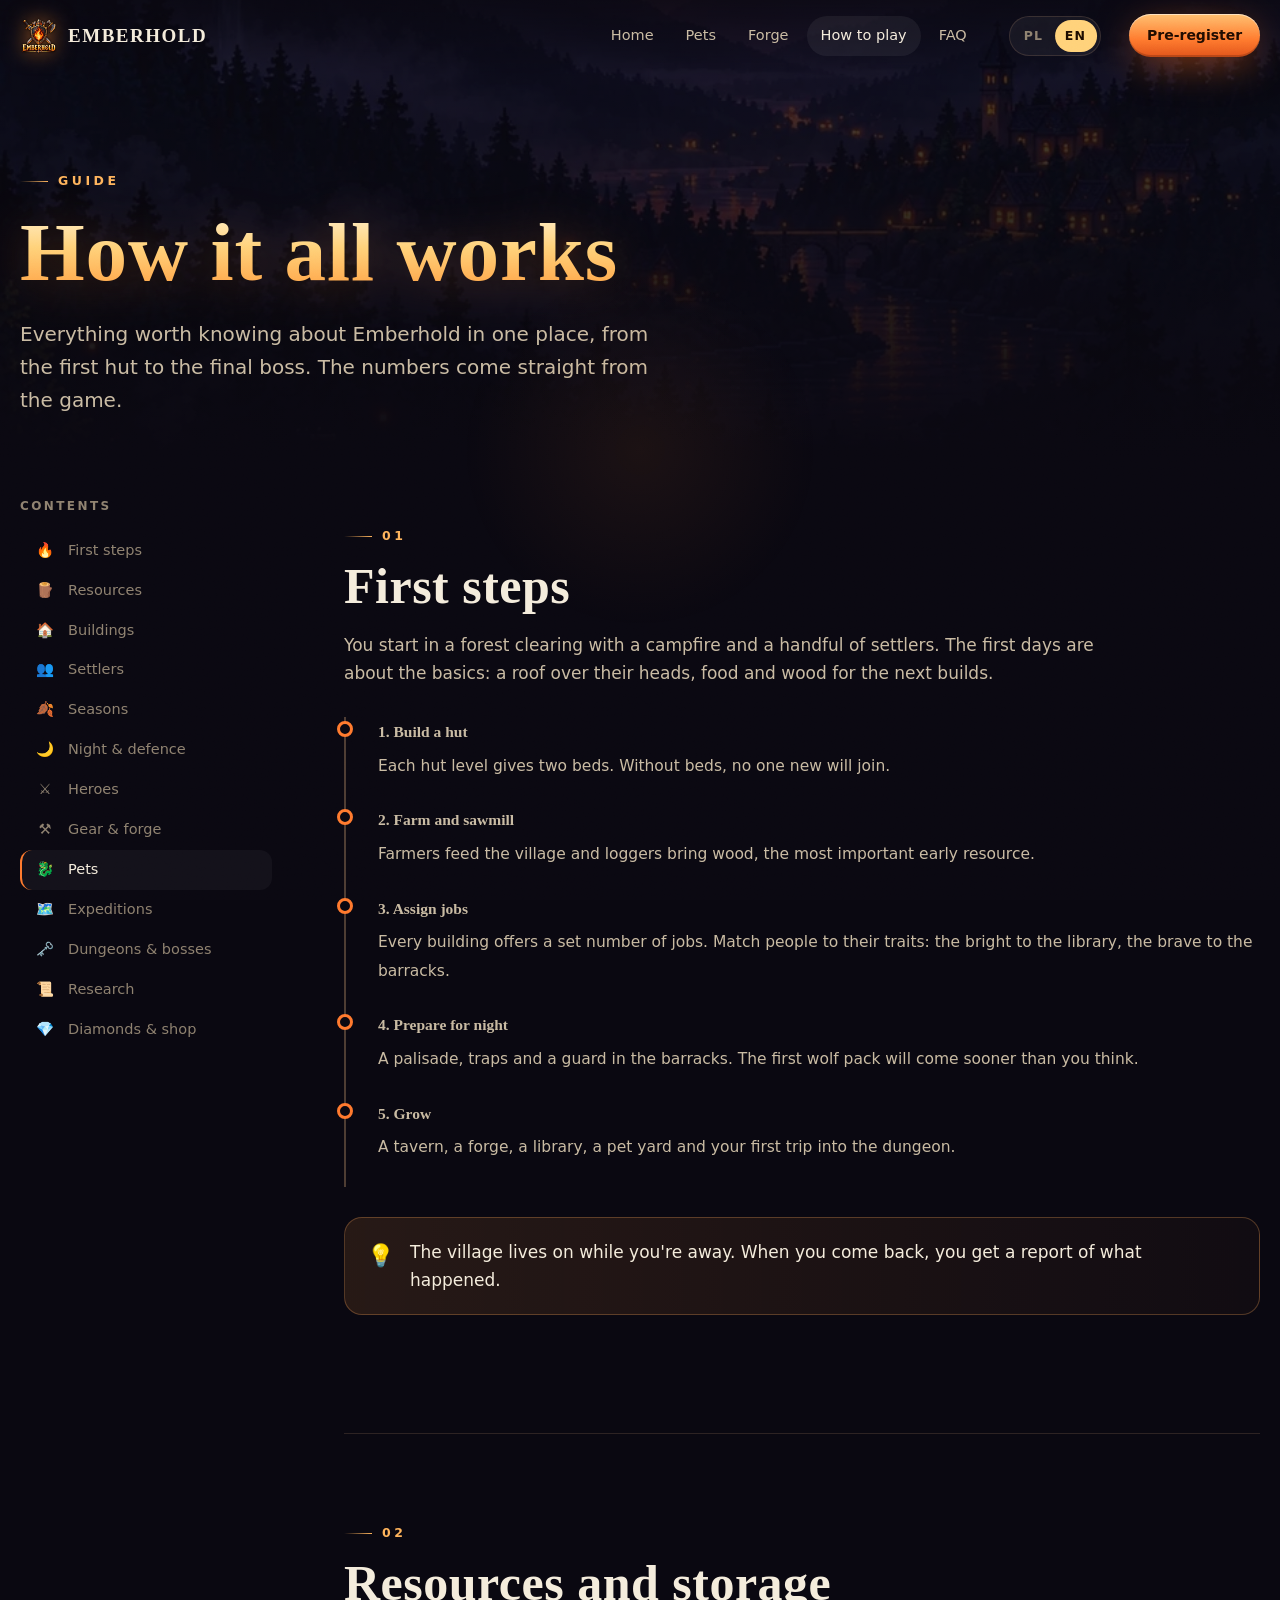
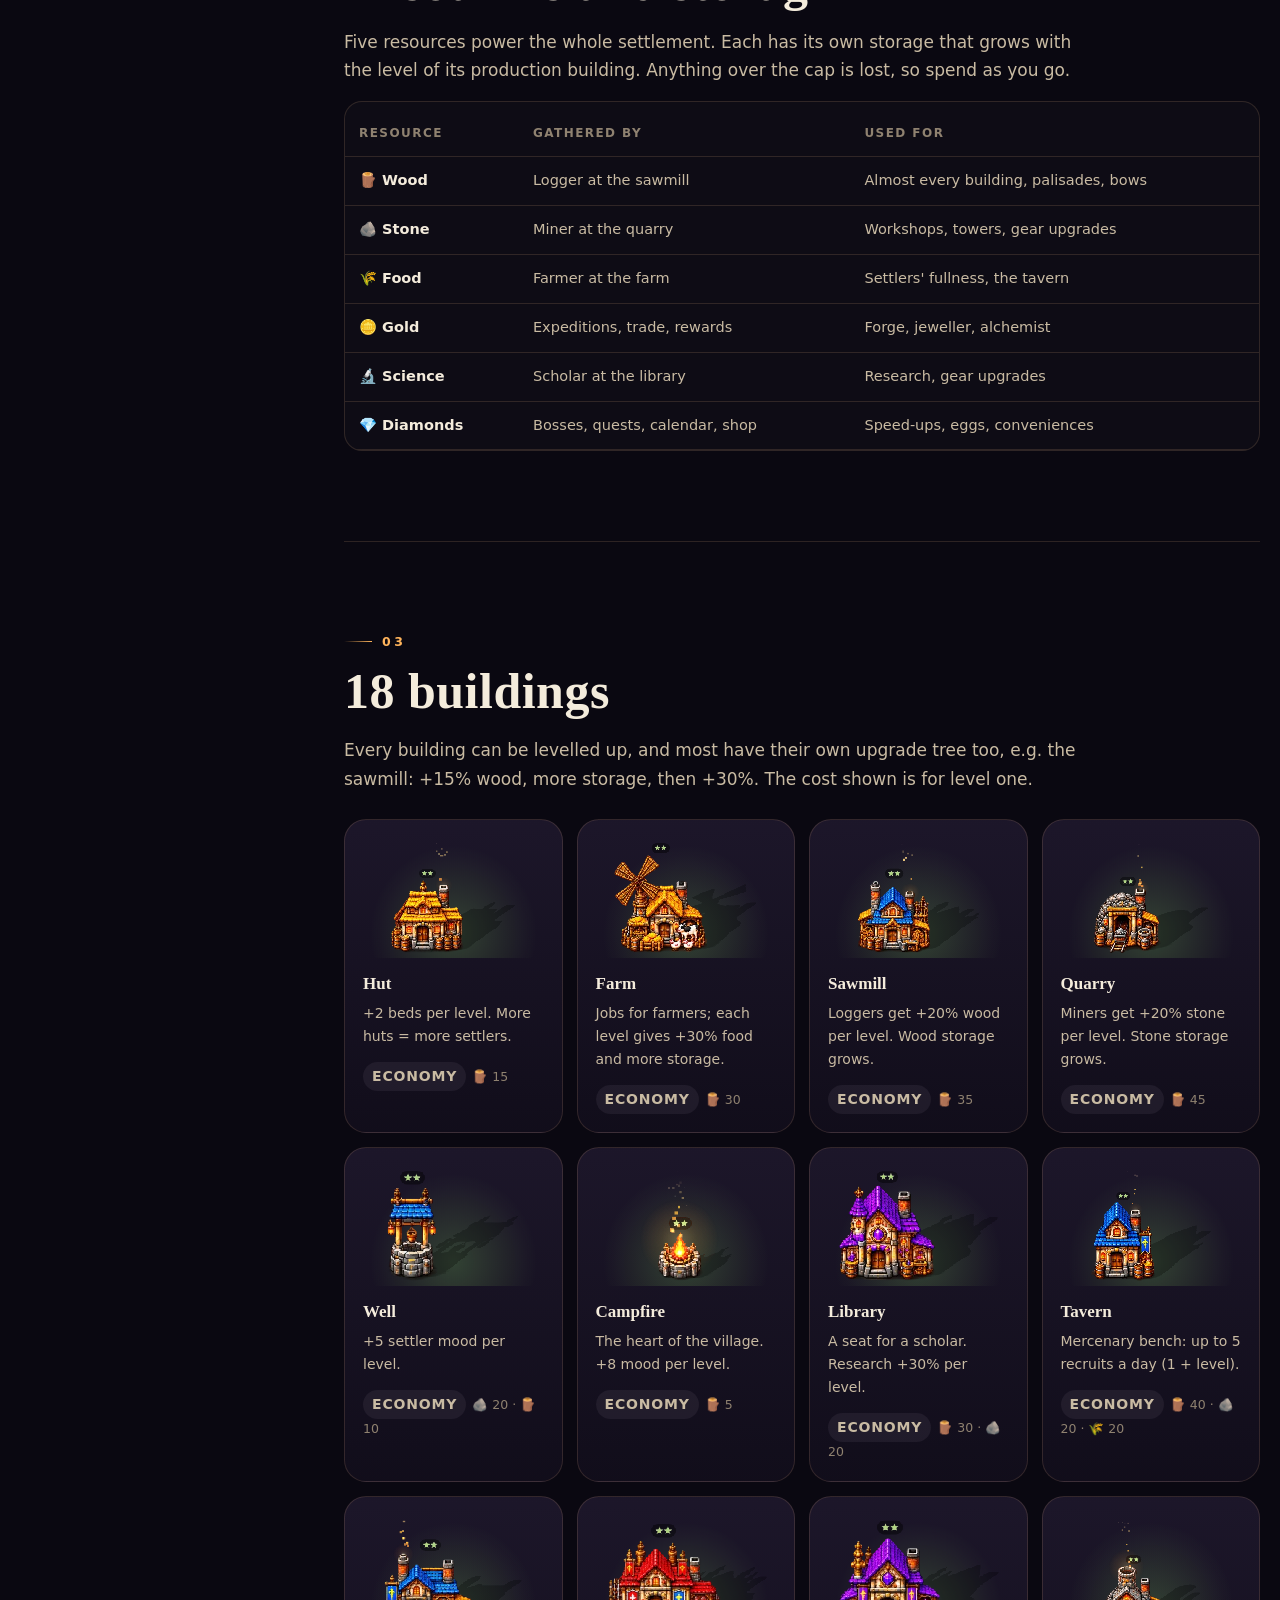
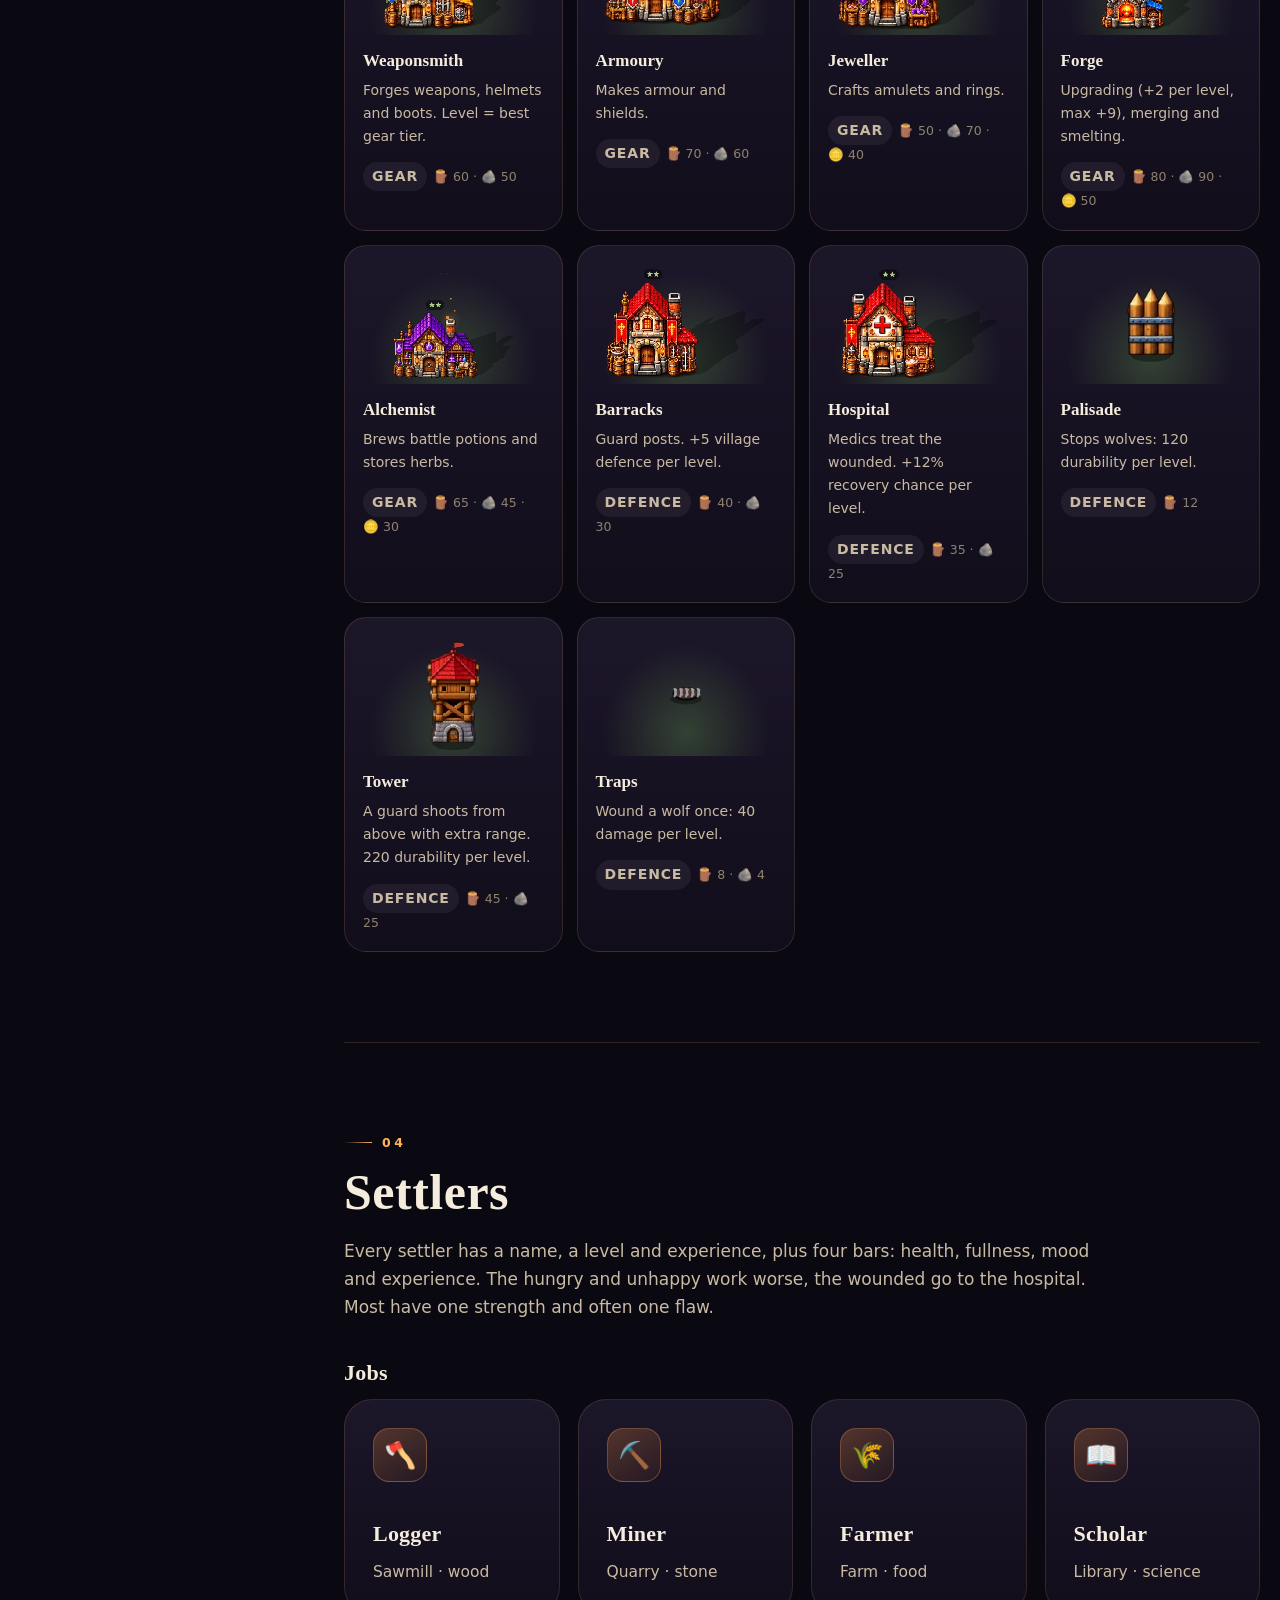
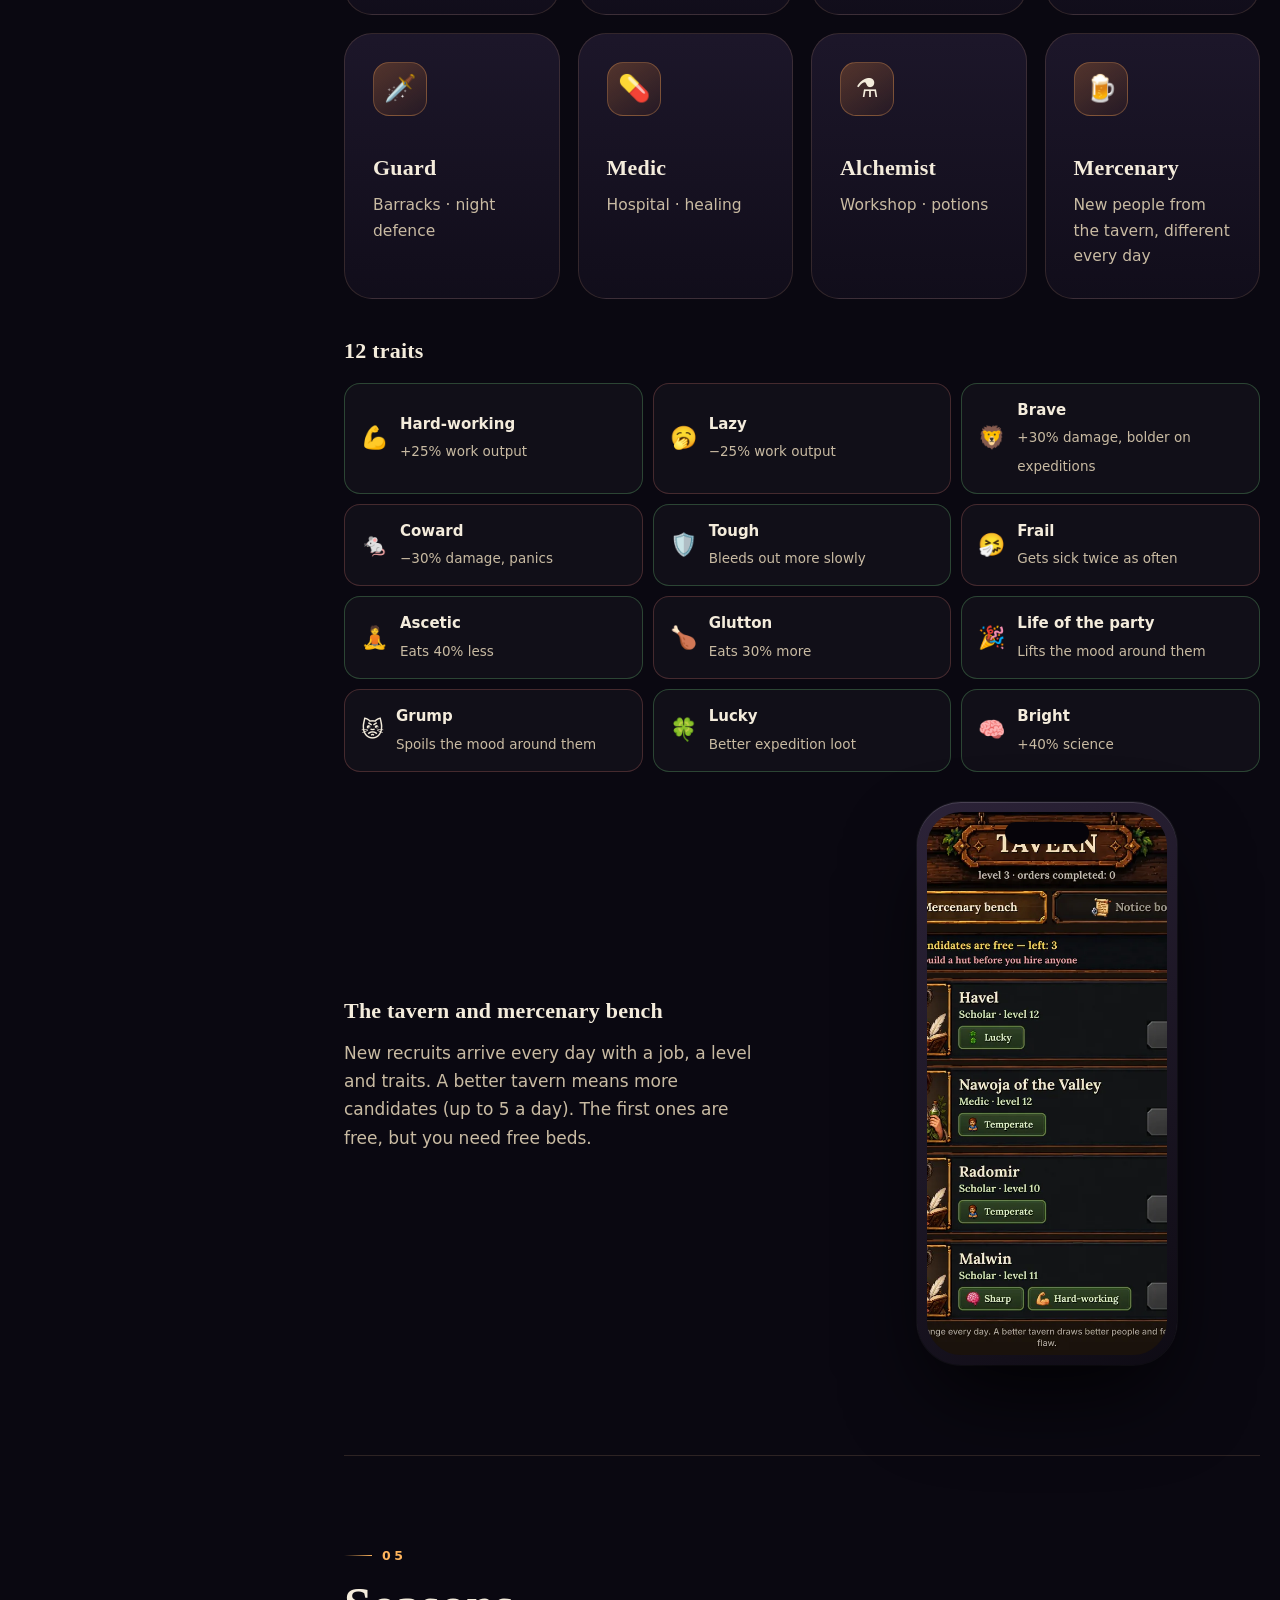
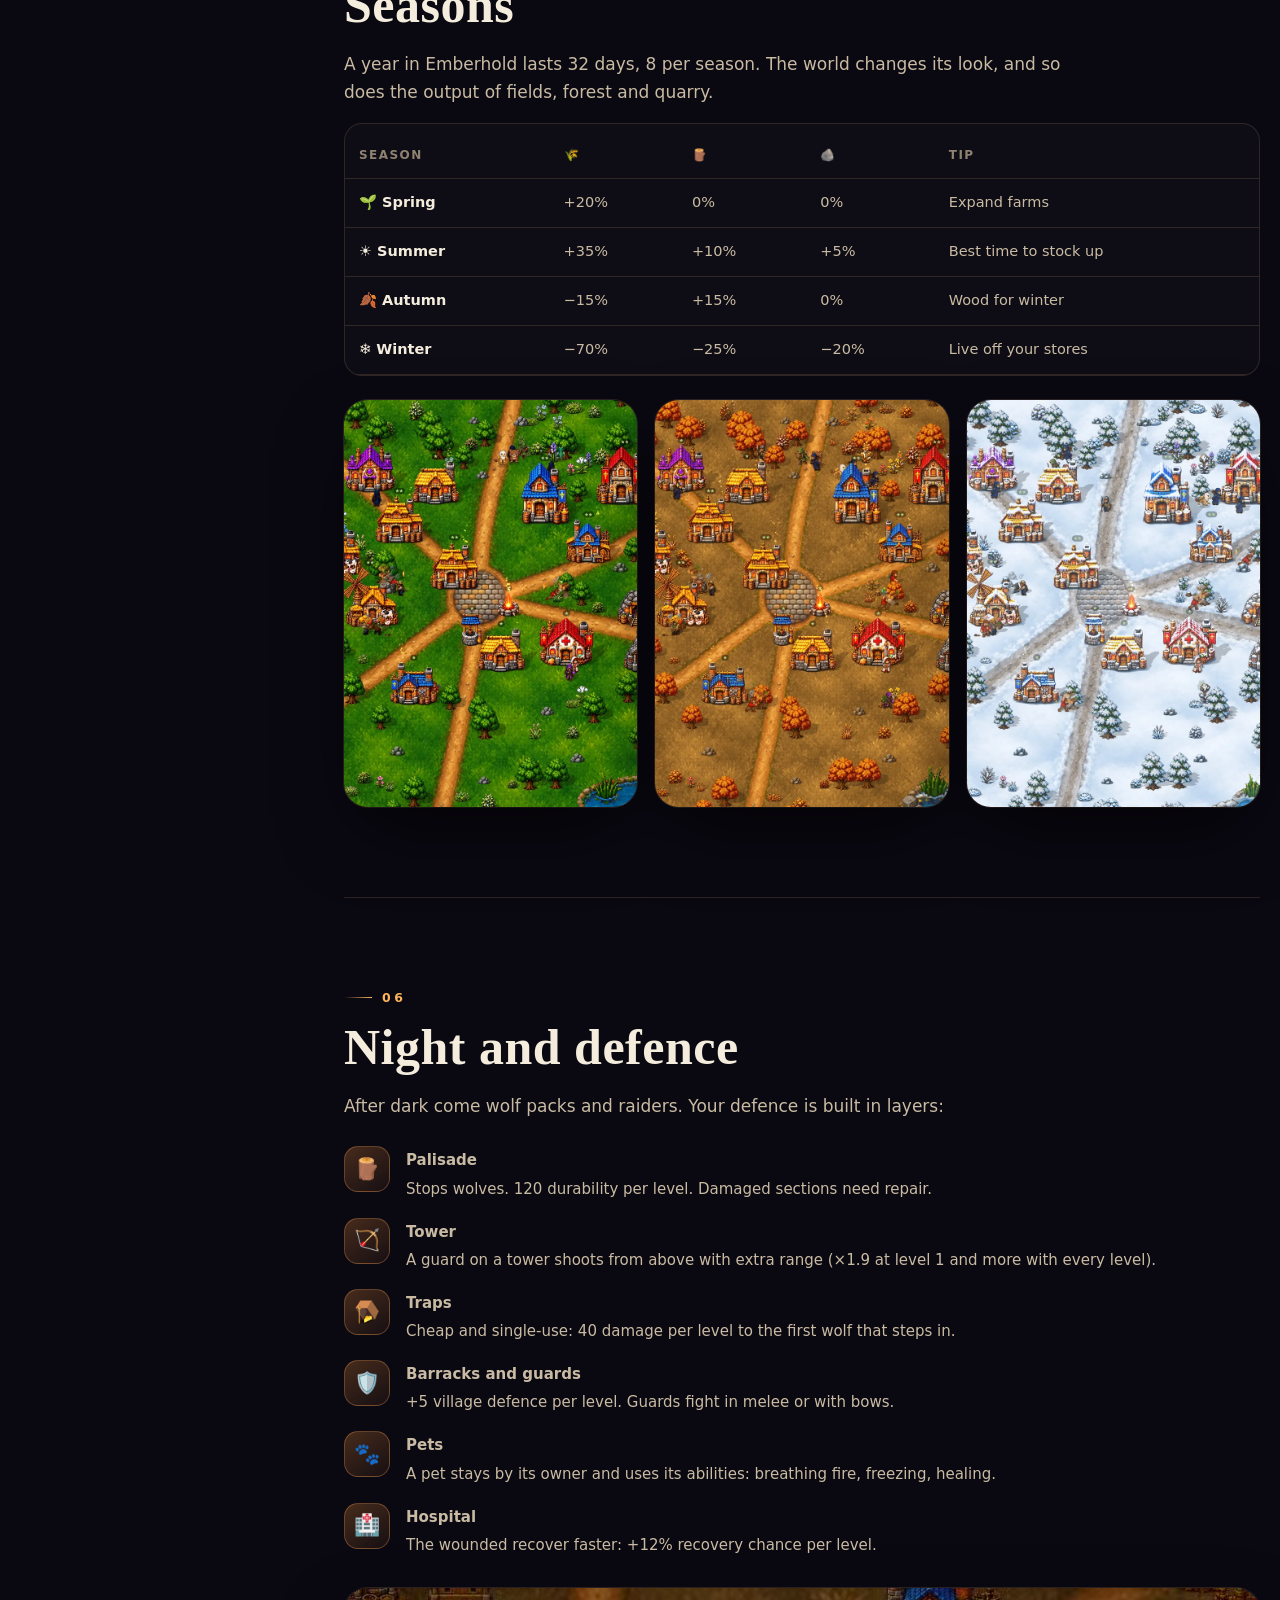
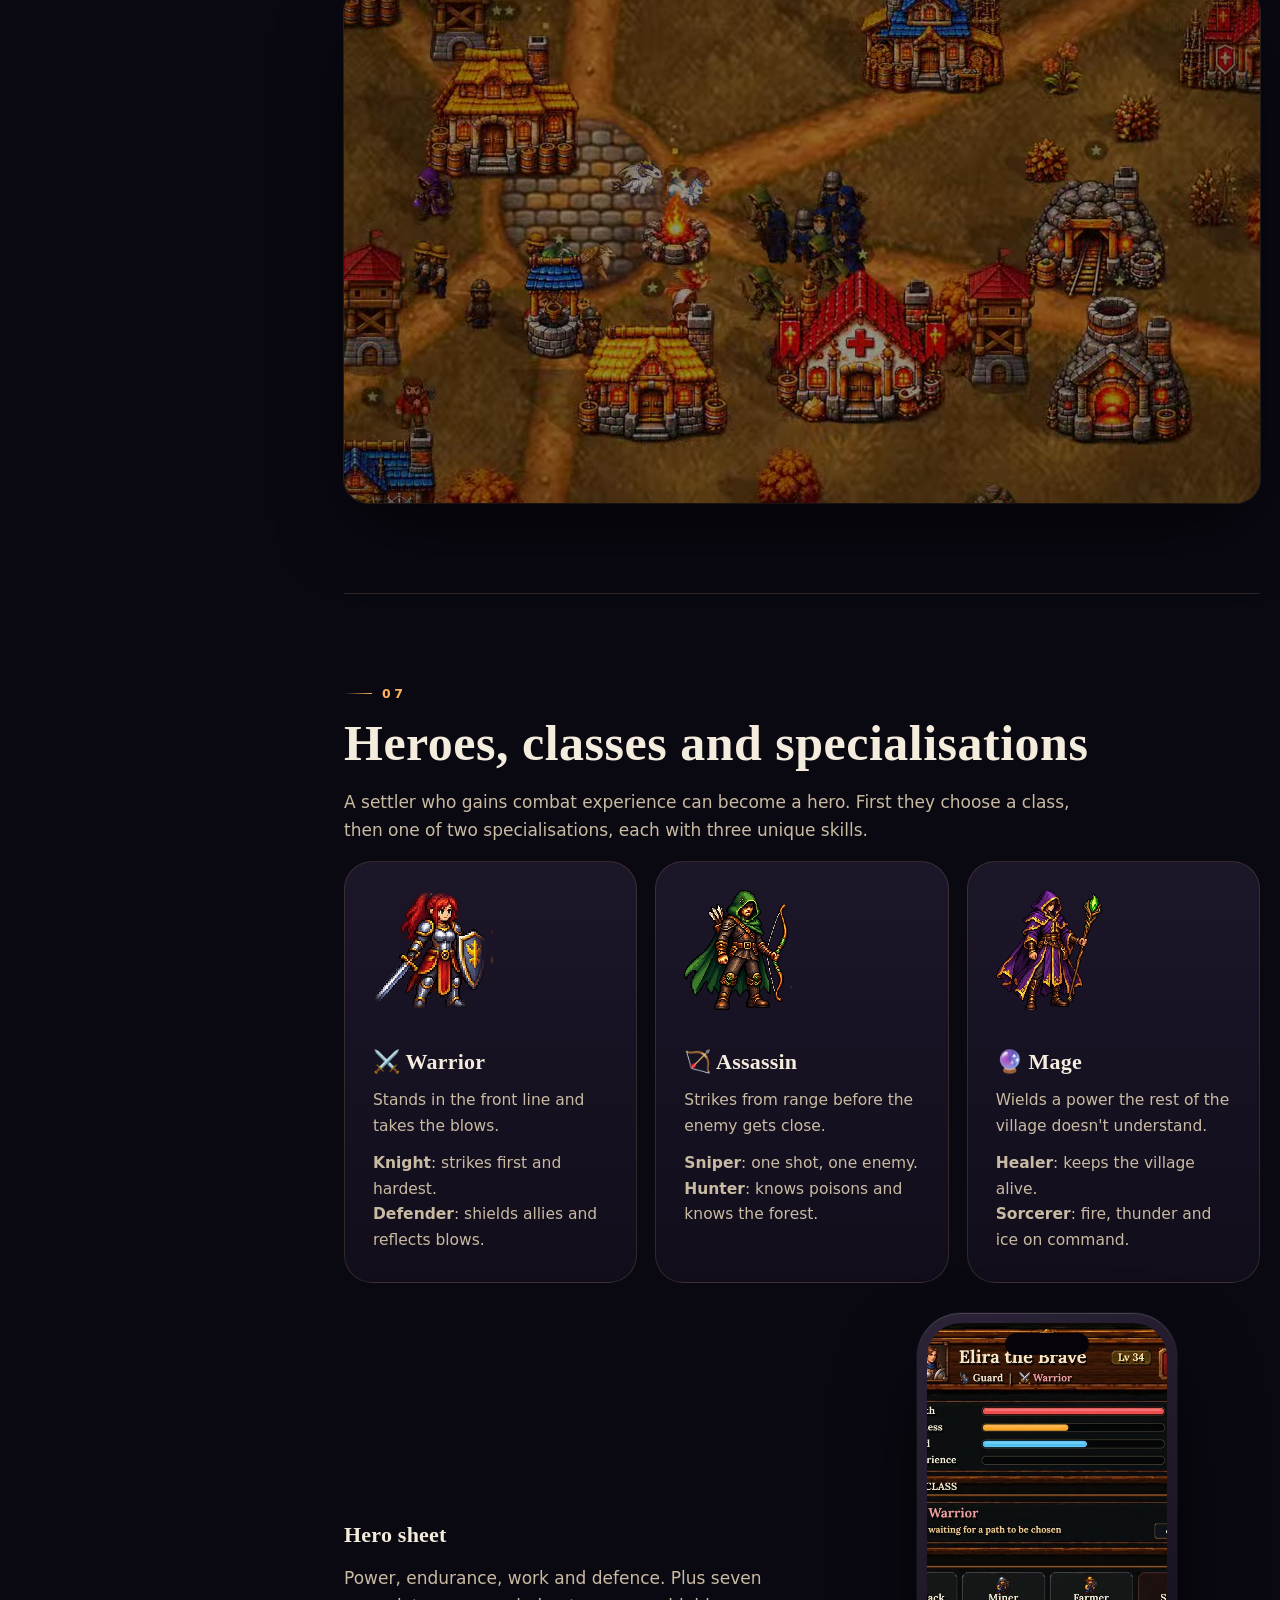
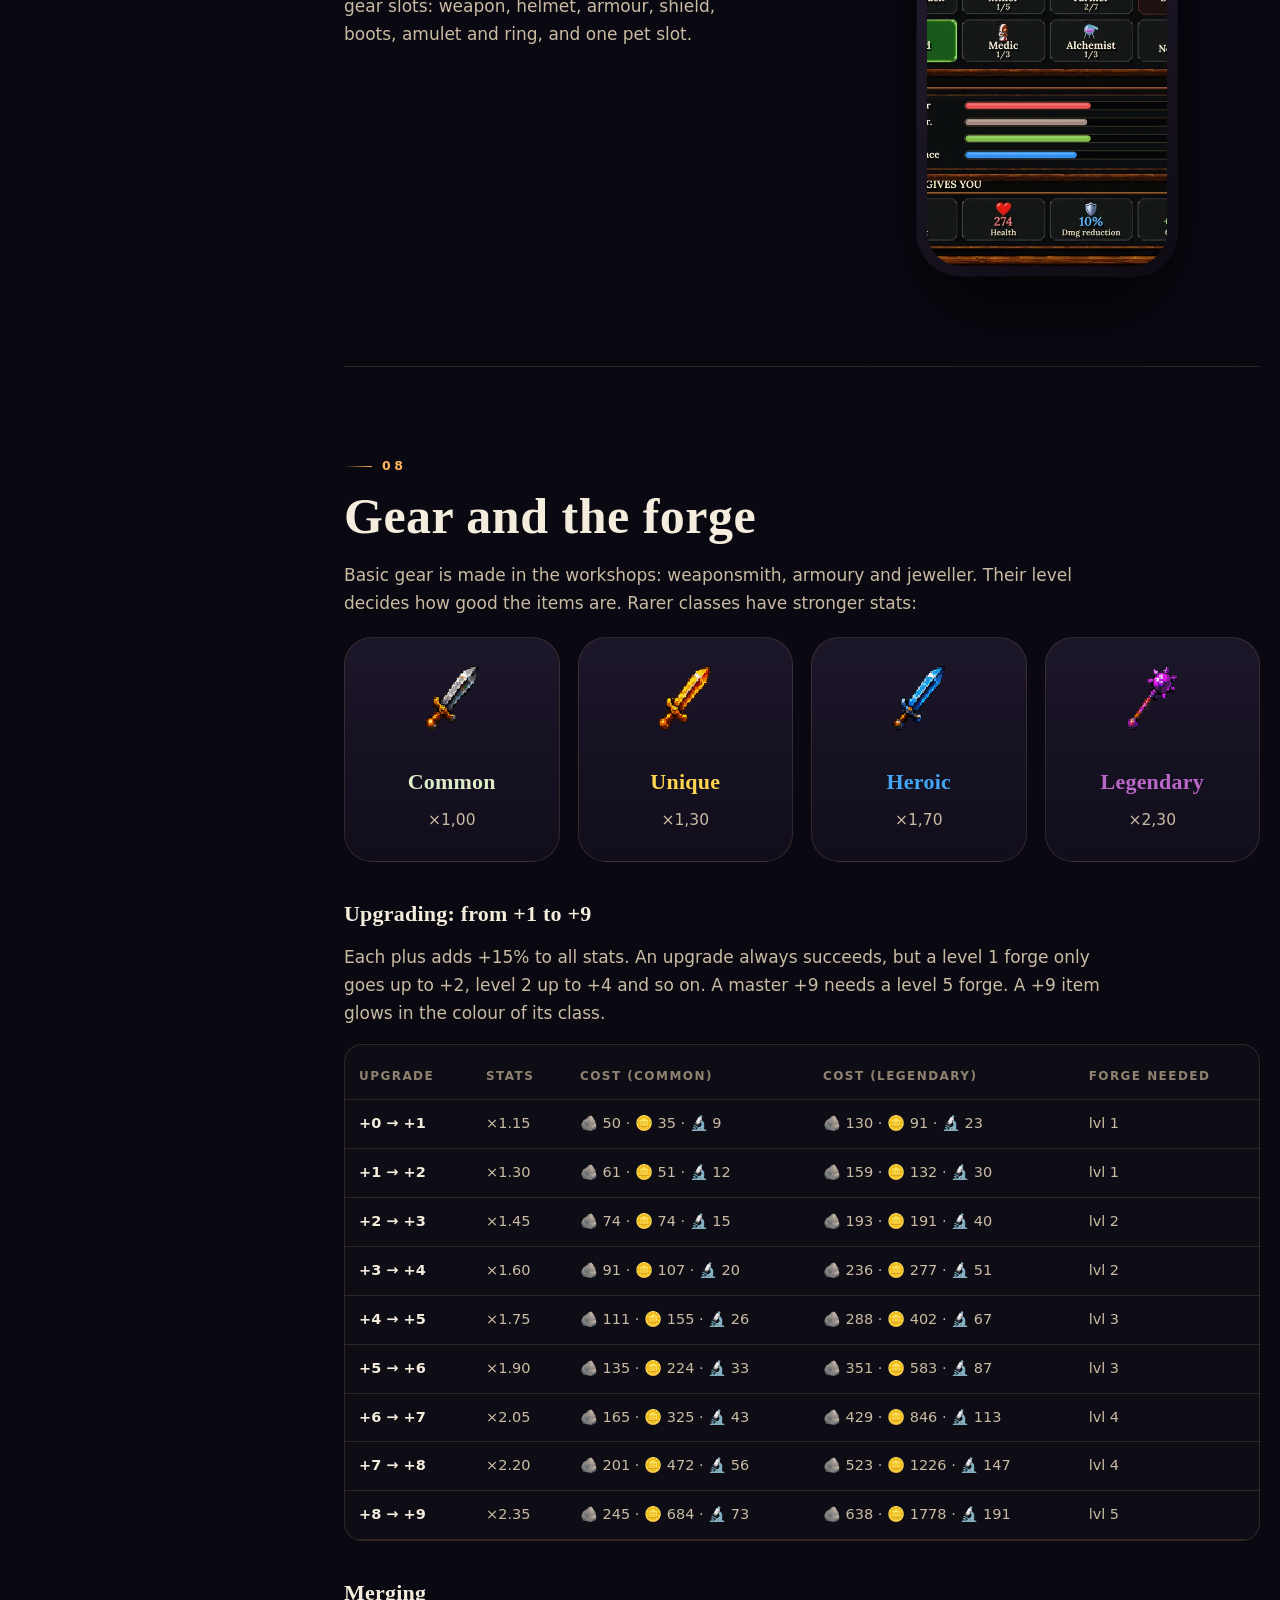
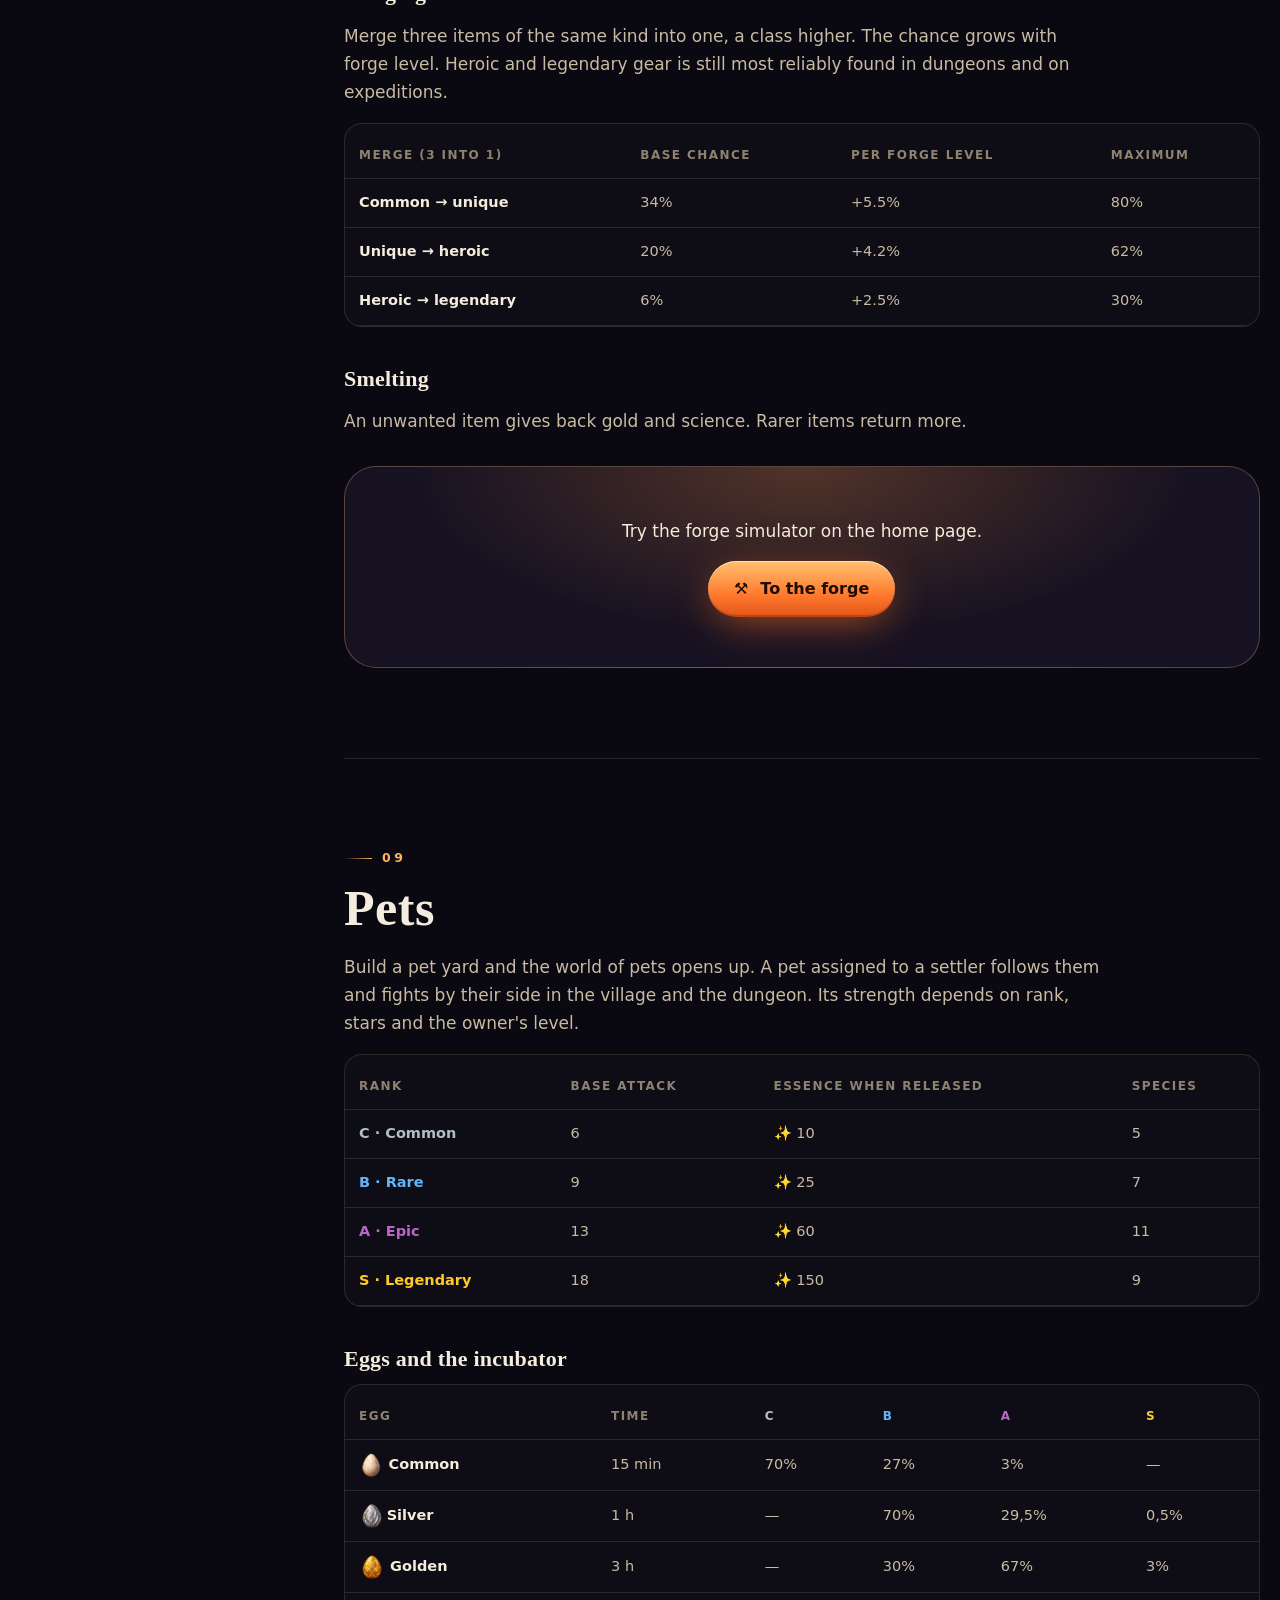
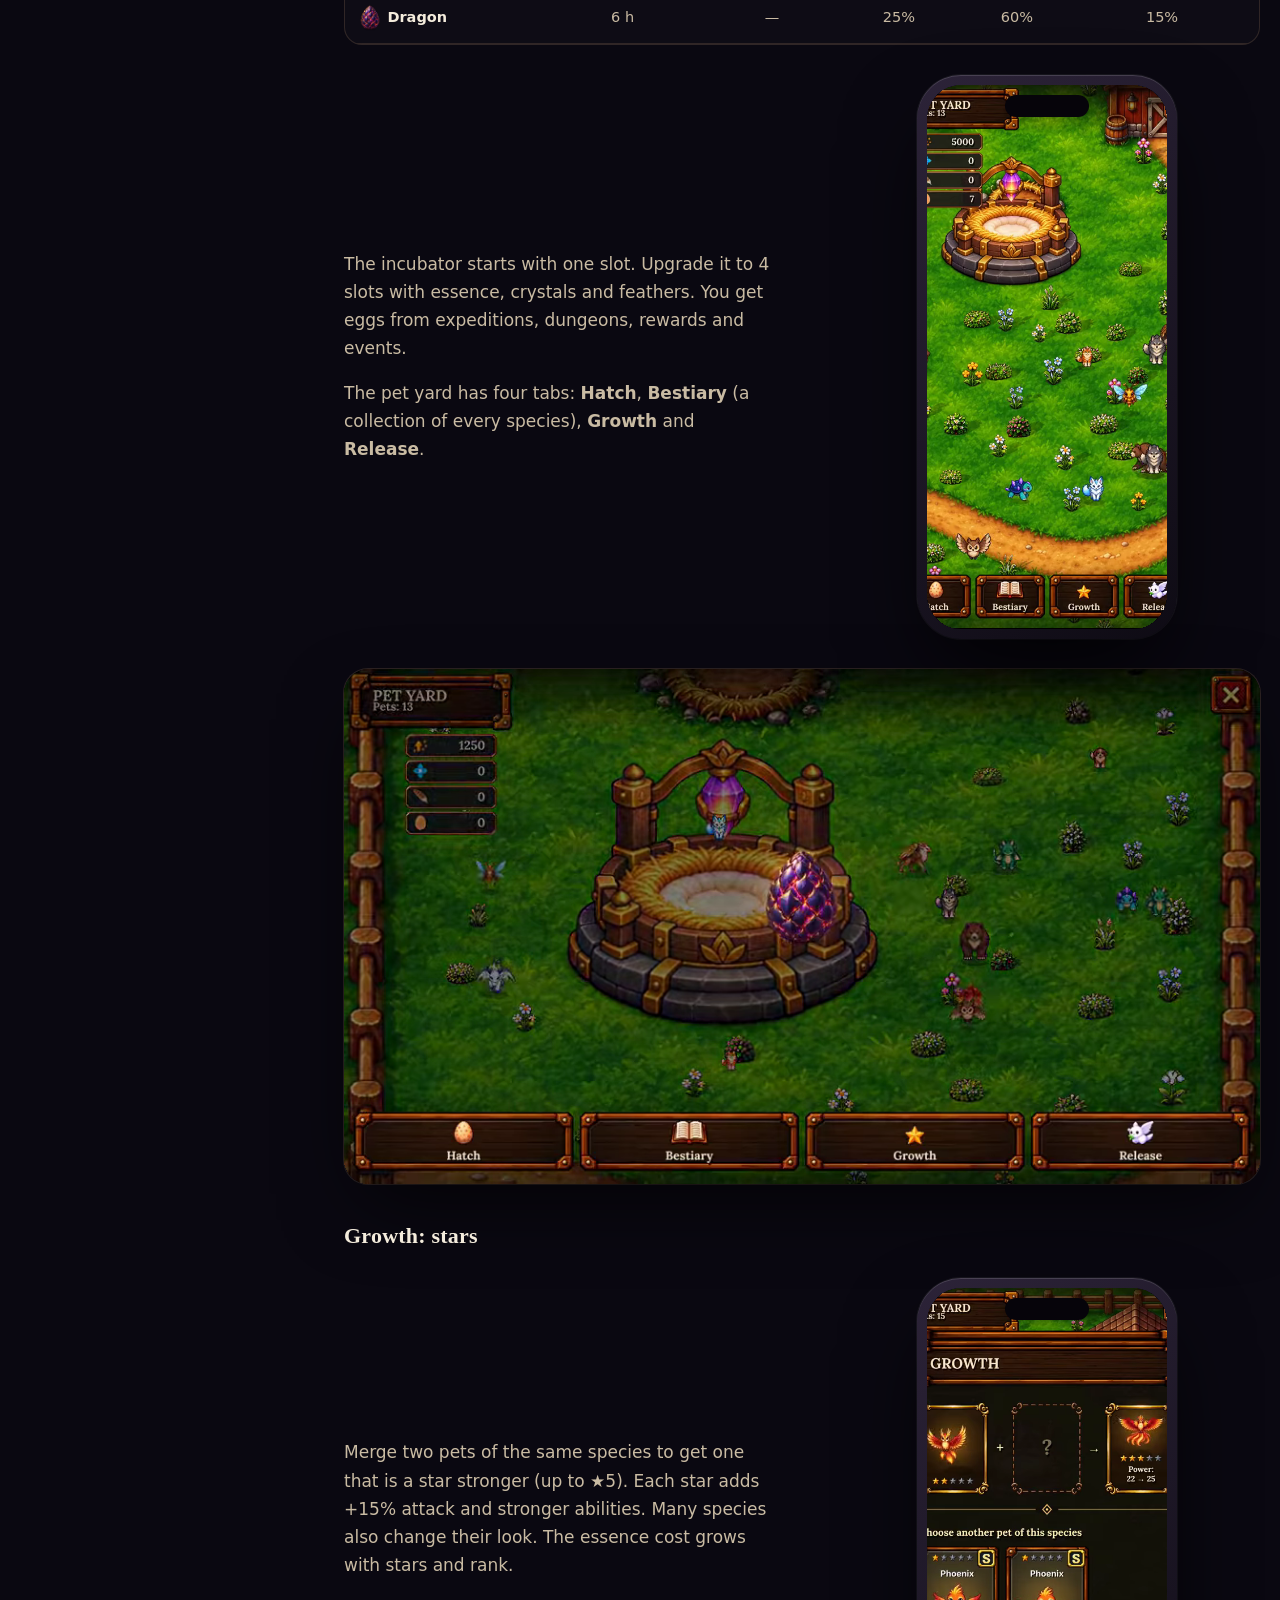
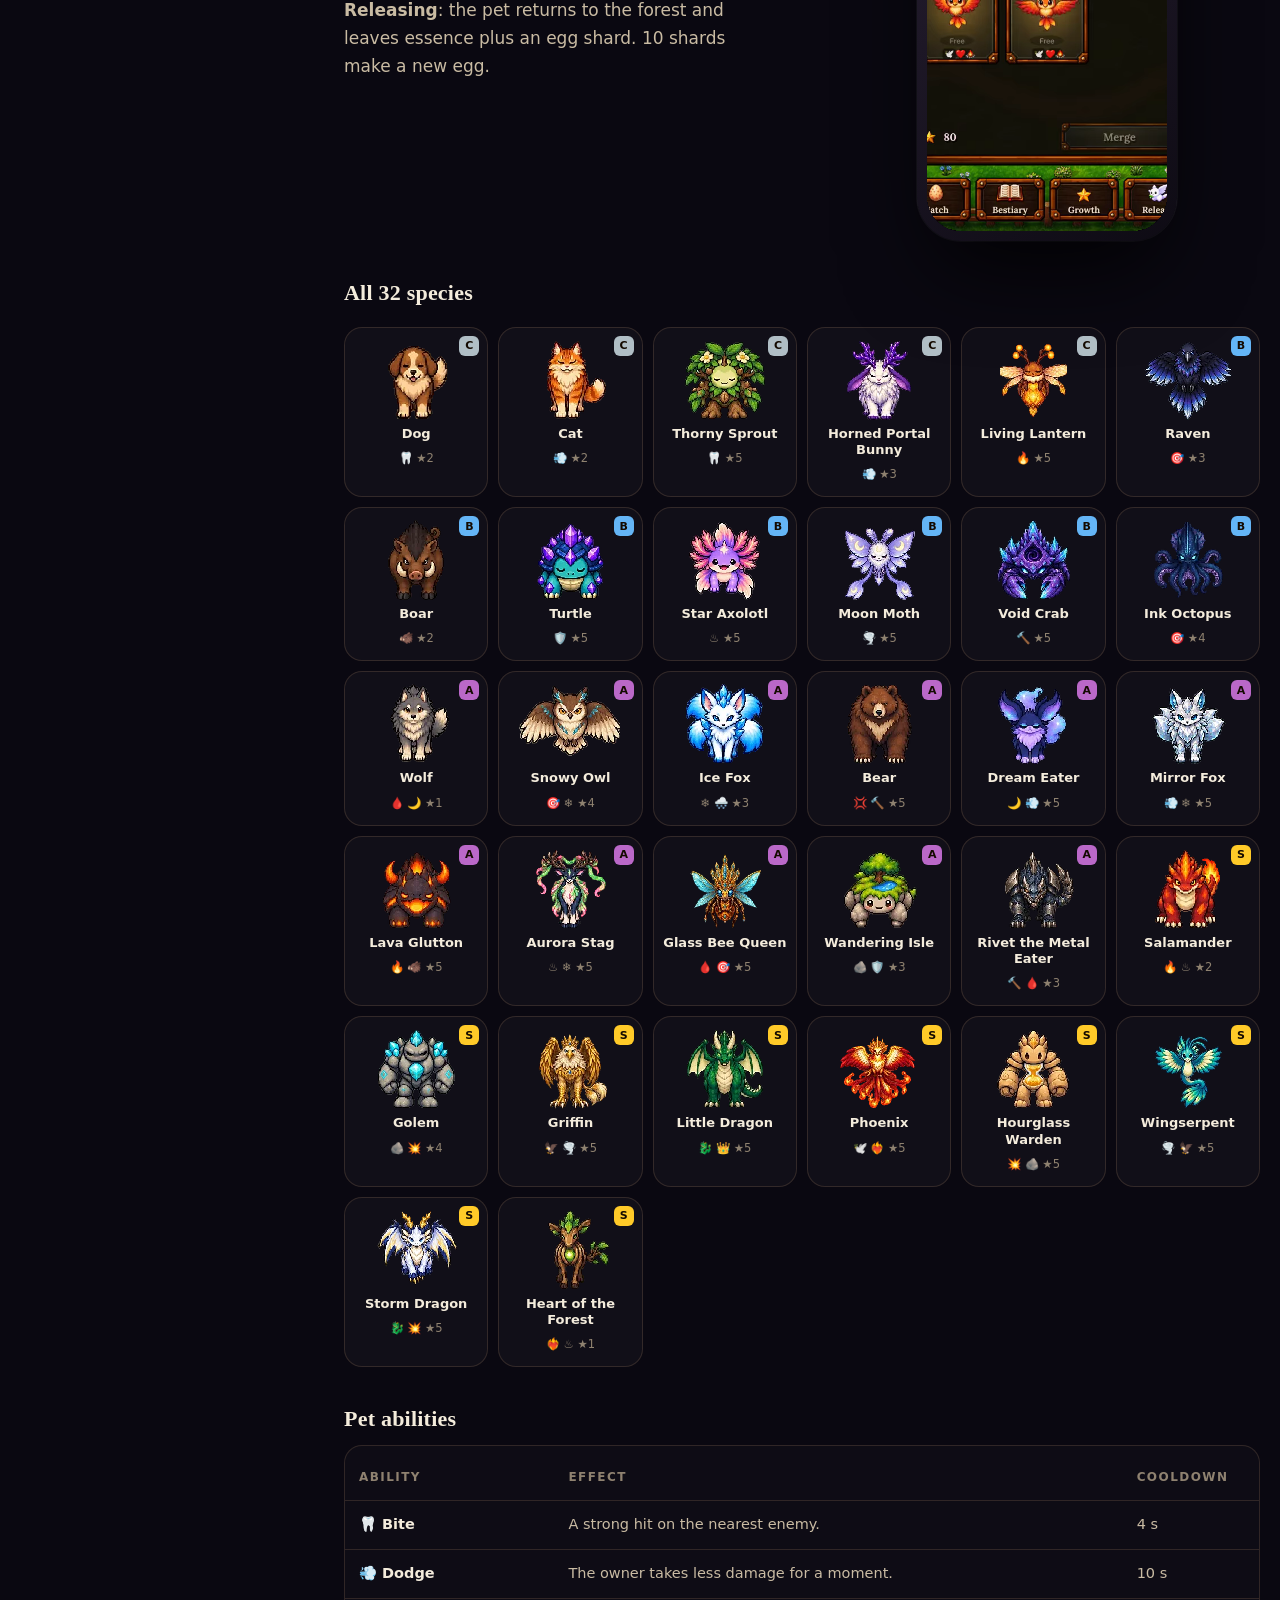
==== commit 4453c8af: "Strona: link do Discorda" ====
--- a/jak-grac.html
+++ b/jak-grac.html
@@ -13,7 +13,7 @@
 <link rel="preconnect" href="https://fonts.googleapis.com">
 <link rel="preconnect" href="https://fonts.gstatic.com" crossorigin>
 <link href="https://fonts.googleapis.com/css2?family=Cinzel:wght@500;700;800&family=Inter:wght@400;500;600;700;800&family=Lora:ital@0;1&display=swap" rel="stylesheet">
-<link rel="stylesheet" href="css/style.css">
+<link rel="stylesheet" href="css/style.css?v=20261107b">
 <script>(function(){try{var l=localStorage.getItem('eh_lang');}catch(e){}if(!l){l=(navigator.language||'pl').slice(0,2)==='pl'?'pl':'en';}document.documentElement.lang=l;})();</script>
 <style>html[lang="pl"] .en, html[lang="en"] .pl{display:none!important}</style>
 </head>
@@ -273,7 +273,7 @@
 
 <footer class="stopka">
   <div class="wrap">
-    <div class="stopka-dol" style="margin-top:0;border:0;padding-top:0"><span>© <span id="rok">2026</span> Dryvora Studio · Emberhold</span><span><a href="index.html" style="display:inline"><span class="pl">Strona główna</span><span class="en">Home</span></a> · <a href="https://smartoutlet02-tech.github.io/dryvora.github.io/" style="display:inline" target="_blank" rel="noopener"><span class="pl">Polityka prywatności</span><span class="en">Privacy policy</span></a></span></div>
+    <div class="stopka-dol" style="margin-top:0;border:0;padding-top:0"><span>© <span id="rok">2026</span> Dryvora Studio · Emberhold</span><span><a href="index.html" style="display:inline"><span class="pl">Strona główna</span><span class="en">Home</span></a> · <a href="https://discord.gg/trJm7VyFcS" style="display:inline" target="_blank" rel="noopener">Discord</a> · <a href="https://smartoutlet02-tech.github.io/dryvora.github.io/" style="display:inline" target="_blank" rel="noopener"><span class="pl">Polityka prywatności</span><span class="en">Privacy policy</span></a></span></div>
   </div>
 </footer>
 <div class="kursor" id="kursor"></div>
--- a/css/style.css
+++ b/css/style.css
@@ -0,0 +1,530 @@
+/* ═══════════════════════════════════════════════════════════════
+   EMBERHOLD — strona gry
+   ═══════════════════════════════════════════════════════════════ */
+:root{
+  --noc:#0a0811; --noc2:#110d1b; --panel:#171222; --panel2:#1f1830;
+  --linia:rgba(255,200,140,.14); --linia2:rgba(255,200,140,.28);
+  --tekst:#f4ecdc; --tekst2:#c9bba3; --tekst3:#8f8270;
+  --zar:#ff7a2e; --zar2:#ffb45c; --zloto:#ffd27a; --krew:#d8452f;
+  --fiolet:#8b5cf6; --lod:#8fd3ff;
+  --C:#b0bec5; --B:#64b5f6; --A:#ba68c8; --S:#ffca28;
+  --r:18px; --r2:28px;
+  --cien:0 30px 80px -20px rgba(0,0,0,.75), 0 0 0 1px var(--linia);
+  --f-tyt:'Cinzel', 'Lora', Georgia, serif;
+  --f-txt:'Inter', system-ui, -apple-system, 'Segoe UI', Roboto, sans-serif;
+  --f-ser:'Lora', Georgia, serif;
+  --max:1240px;
+  --nav:72px;
+  color-scheme: dark;
+}
+*,*::before,*::after{box-sizing:border-box}
+html{scroll-behavior:smooth; -webkit-text-size-adjust:100%}
+body{margin:0; background:var(--noc); color:var(--tekst); font-family:var(--f-txt); font-size:17px; line-height:1.65;
+  overflow-x:hidden; -webkit-font-smoothing:antialiased; text-rendering:optimizeLegibility}
+img,video,canvas{display:block; max-width:100%}
+a{color:inherit; text-decoration:none}
+button{font:inherit; color:inherit; background:none; border:0; cursor:pointer; padding:0}
+::selection{background:var(--zar); color:#1a0d00}
+.pix{image-rendering:pixelated}
+
+/* ziarno na całej stronie */
+body::after{content:""; position:fixed; inset:0; pointer-events:none; z-index:9000; opacity:.06; mix-blend-mode:overlay;
+  background-image:url("data:image/svg+xml;utf8,<svg xmlns='http://www.w3.org/2000/svg' width='160' height='160'><filter id='n'><feTurbulence type='fractalNoise' baseFrequency='.85' numOctaves='3' stitchTiles='stitch'/></filter><rect width='100%' height='100%' filter='url(%23n)'/></svg>")}
+
+.wrap{width:min(var(--max), 100% - 32px); margin-inline:auto}
+.sr{position:absolute!important; width:1px; height:1px; overflow:hidden; clip:rect(0 0 0 0); white-space:nowrap}
+
+/* ── typografia ── */
+h1,h2,h3,h4{font-family:var(--f-tyt); font-weight:700; line-height:1.08; margin:0; letter-spacing:.01em}
+.oko{display:inline-flex; align-items:center; gap:10px; font:600 12.5px/1 var(--f-txt); letter-spacing:.28em; text-transform:uppercase; color:var(--zar2)}
+.oko::before{content:""; width:28px; height:1px; background:linear-gradient(90deg,transparent,var(--zar2))}
+.h2{font-size:clamp(34px, 5.2vw, 68px); margin:18px 0 18px}
+.zl{background:linear-gradient(180deg,#fff3d6 0%,#ffd27a 45%,#ff9a3c 100%); -webkit-background-clip:text; background-clip:text; color:transparent;
+  filter:drop-shadow(0 4px 24px rgba(255,140,40,.25))}
+.lead{font-size:clamp(17px,1.6vw,20px); color:var(--tekst2); max-width:640px; margin:0}
+.srodek{text-align:center} .srodek .lead{margin-inline:auto}
+.naglowek{margin-bottom:56px}
+
+/* ── przyciski ── */
+.btn{position:relative; display:inline-flex; align-items:center; gap:12px; padding:15px 26px; border-radius:999px; font-weight:650; font-size:16px;
+  transition:transform .35s cubic-bezier(.2,.8,.2,1), box-shadow .35s, background .35s; will-change:transform; white-space:nowrap}
+.btn:active{transform:scale(.97)}
+.btn-zar{color:#200c00; background:linear-gradient(180deg,#ffc070,#ff7a2e 60%,#e2541a); box-shadow:0 10px 40px -8px rgba(255,110,30,.65), inset 0 1px 0 rgba(255,255,255,.55), inset 0 -2px 0 rgba(0,0,0,.18)}
+.btn-zar:hover{transform:translateY(-2px); box-shadow:0 18px 60px -10px rgba(255,120,30,.85), inset 0 1px 0 rgba(255,255,255,.6)}
+.btn-zar::after{content:""; position:absolute; inset:0; border-radius:inherit; background:linear-gradient(110deg,transparent 35%,rgba(255,255,255,.55) 50%,transparent 65%);
+  background-size:250% 100%; background-position:120% 0; mix-blend-mode:overlay; animation:blysk 4.5s ease-in-out infinite}
+@keyframes blysk{0%,70%{background-position:120% 0} 100%{background-position:-120% 0}}
+.btn-duch{border:1px solid var(--linia2); background:rgba(255,255,255,.03); backdrop-filter:blur(8px)}
+.btn-duch:hover{background:rgba(255,200,140,.08); border-color:rgba(255,200,140,.45)}
+.btn svg{width:22px; height:22px; flex:none}
+.btn small{display:block; font-size:11px; font-weight:600; opacity:.7; letter-spacing:.06em; text-transform:uppercase; line-height:1.1}
+.btn .dwa{display:flex; flex-direction:column; line-height:1.15; text-align:left}
+
+/* ── nawigacja ── */
+.nav{position:fixed; inset:0 0 auto; height:var(--nav); z-index:500; display:flex; align-items:center; transition:background .4s, backdrop-filter .4s, box-shadow .4s}
+.nav.tlo{background:rgba(10,8,17,.72); backdrop-filter:blur(16px) saturate(1.4); box-shadow:0 1px 0 var(--linia)}
+.nav .wrap{display:flex; align-items:center; gap:28px}
+.nav-logo{display:flex; align-items:center; gap:10px; font-family:var(--f-tyt); font-weight:700; font-size:19px; letter-spacing:.08em}
+.nav-logo img{width:38px; height:auto; filter:drop-shadow(0 0 10px rgba(255,140,40,.5))}
+.nav-linki{display:flex; gap:4px; margin-left:auto}
+.nav-linki a{padding:8px 14px; border-radius:999px; font-size:14.5px; color:var(--tekst2); transition:color .25s, background .25s}
+.nav-linki a:hover,.nav-linki a.akt{color:var(--tekst); background:rgba(255,255,255,.06)}
+.jezyk{display:flex; padding:3px; border-radius:999px; background:rgba(255,255,255,.05); border:1px solid var(--linia); position:relative}
+.jezyk button{position:relative; z-index:1; padding:6px 11px; font-size:12.5px; font-weight:700; letter-spacing:.08em; color:var(--tekst3); transition:color .3s}
+.jezyk button.akt{color:#1d0c00}
+.jezyk i{position:absolute; top:3px; bottom:3px; width:calc(50% - 3px); left:3px; border-radius:999px; background:var(--zloto); transition:transform .45s cubic-bezier(.6,-0.2,.2,1.3)}
+.jezyk[data-l="en"] i{transform:translateX(100%)}
+.nav .btn{padding:10px 18px; font-size:14px}
+.burger{display:none; width:42px; height:42px; border-radius:12px; border:1px solid var(--linia); position:relative}
+.burger span{position:absolute; left:11px; right:11px; height:2px; background:var(--tekst); border-radius:2px; transition:transform .35s, opacity .25s}
+.burger span:nth-child(1){top:14px} .burger span:nth-child(2){top:20px} .burger span:nth-child(3){top:26px}
+.menu-otw .burger span:nth-child(1){transform:translateY(6px) rotate(45deg)}
+.menu-otw .burger span:nth-child(2){opacity:0}
+.menu-otw .burger span:nth-child(3){transform:translateY(-6px) rotate(-45deg)}
+@media (max-width:980px){
+  .nav-linki{position:fixed; inset:var(--nav) 0 auto; flex-direction:column; padding:14px 16px 22px; background:rgba(10,8,17,.96); backdrop-filter:blur(16px);
+    border-bottom:1px solid var(--linia); transform:translateY(-12px); opacity:0; pointer-events:none; transition:.35s}
+  .nav-linki a{font-size:18px; padding:12px 14px}
+  .menu-otw .nav-linki{transform:none; opacity:1; pointer-events:auto}
+  .burger{display:block; margin-left:auto}
+  .nav-linki{margin-left:0}
+  .nav .btn-nav{display:none}
+}
+
+/* ── HERO ── */
+.hero{position:relative; height:100svh; min-height:640px; overflow:hidden; isolation:isolate}
+#scena{position:absolute; inset:0; width:100%; height:100%}
+.hero-fallback{position:absolute; inset:0; background:url(../img/L_front.webp) center bottom/cover no-repeat, #120b1c; z-index:-1}
+.hero::after{content:""; position:absolute; inset:auto 0 0; height:28%; background:linear-gradient(180deg,transparent,var(--noc)); pointer-events:none}
+.hero-tresc{position:absolute; inset:0; z-index:2; display:flex; flex-direction:column; align-items:center; justify-content:center; text-align:center;
+  padding:calc(var(--nav) + 10px) 16px 150px; pointer-events:none}
+.hero-tresc::before{content:""; position:absolute; left:50%; top:46%; width:min(1100px,140vw); height:78%; translate:-50% -50%; z-index:-1; background:radial-gradient(closest-side,rgba(8,5,14,.62),rgba(8,5,14,.28) 60%,transparent); pointer-events:none}
+.hero-tresc > *{pointer-events:auto}
+.hero-logo{width:min(300px, 62vw, 34vh); height:auto; filter:drop-shadow(0 10px 40px rgba(255,120,30,.45)) drop-shadow(0 0 2px rgba(0,0,0,.8)); margin-bottom:10px}
+.hero h1{font-size:clamp(28px,4.4vw,58px); text-shadow:0 4px 30px rgba(0,0,0,.7); max-width:15ch}
+.hero p.lead{color:#eadfca; text-shadow:0 2px 16px rgba(0,0,0,.9); margin:16px auto 30px; max-width:560px}
+.hero-cta{display:flex; flex-wrap:wrap; gap:14px; justify-content:center}
+.odlicz{display:flex; flex-direction:column; align-items:center; gap:8px; margin:-8px auto 22px}
+.odlicz-tyt{font-size:12px; letter-spacing:.28em; text-transform:uppercase; color:var(--zloto); text-shadow:0 2px 12px rgba(0,0,0,.9)}
+.odlicz-pola{display:flex; gap:8px}
+.odlicz-pole{min-width:64px; padding:8px 6px 6px; border-radius:12px; background:rgba(20,12,30,.62); border:1px solid rgba(255,210,122,.3); backdrop-filter:blur(10px); display:flex; flex-direction:column; align-items:center; line-height:1}
+.odlicz-pole b{font-family:var(--f-tyt); font-size:28px; font-weight:800; color:#fff6e3; font-variant-numeric:tabular-nums; text-shadow:0 0 18px rgba(255,150,50,.55)}
+.odlicz-pole small{margin-top:4px; font-size:10px; letter-spacing:.14em; text-transform:uppercase; color:var(--tekst3)}
+.odlicz.po .odlicz-pola{display:none}
+.odlicz.po .odlicz-tyt{font-size:16px; letter-spacing:.2em}
+.nagroda-pigulka{text-align:left; display:inline-flex; align-items:center; gap:10px; margin-top:22px; padding:8px 16px 8px 8px; border-radius:999px; font-size:14px; font-weight:600;
+  background:rgba(20,12,30,.6); border:1px solid rgba(255,210,122,.35); backdrop-filter:blur(10px); color:var(--zloto)}
+.nagroda-pigulka b{display:inline-grid; place-items:center; width:28px; height:28px; border-radius:50%; background:radial-gradient(circle at 30% 30%,#fff2c4,#ffb340); color:#3a1d00; font-size:14px}
+.zwoj{position:absolute; left:50%; bottom:28px; z-index:3; translate:-50% 0; display:flex; flex-direction:column; align-items:center; gap:10px; font-size:11px; letter-spacing:.3em; text-transform:uppercase; color:var(--tekst3)}
+.zwoj i{width:24px; height:38px; border:1.5px solid var(--tekst3); border-radius:14px; position:relative}
+.zwoj i::after{content:""; position:absolute; left:50%; top:8px; width:3px; height:8px; margin-left:-1.5px; border-radius:2px; background:var(--zloto); animation:mysz 2s infinite}
+@keyframes mysz{0%{opacity:0; transform:translateY(-4px)} 30%{opacity:1} 80%{opacity:0; transform:translateY(12px)} 100%{opacity:0}}
+
+/* ── pasek przewijany ── */
+.pasek{position:relative; padding:22px 0; border-block:1px solid var(--linia); background:linear-gradient(90deg,#120c1c,#1a1022,#120c1c); overflow:hidden; z-index:2}
+.pasek-tor{display:flex; gap:48px; width:max-content; animation:tor 40s linear infinite}
+.pasek span{display:flex; align-items:center; gap:48px; font-family:var(--f-tyt); font-size:clamp(18px,2vw,24px); letter-spacing:.12em; text-transform:uppercase; color:var(--tekst2); white-space:nowrap}
+.pasek span::after{content:"✦"; color:var(--zar); font-size:.7em}
+@keyframes tor{to{transform:translateX(-50%)}}
+
+/* ── sekcje ── */
+.sek{position:relative; padding:clamp(90px,12vw,160px) 0; overflow-x:clip}
+.sek-ciemna{background:linear-gradient(180deg,var(--noc),var(--noc2) 30%,var(--noc2) 70%,var(--noc))}
+.poswiata{position:absolute; pointer-events:none; border-radius:50%; filter:blur(80px); opacity:.5; z-index:0}
+.sek > .wrap{position:relative; z-index:1}
+
+/* pojawianie się przy przewijaniu */
+.wej{opacity:0; transform:translateY(40px); transition:opacity 1s cubic-bezier(.2,.8,.2,1), transform 1s cubic-bezier(.2,.8,.2,1); transition-delay:var(--d,0s)}
+.wej.jest{opacity:1; transform:none}
+@media (prefers-reduced-motion:reduce){ .wej{opacity:1; transform:none; transition:none} .pasek-tor{animation:none} }
+
+/* ── zwiastun ── */
+.kino{perspective:1600px; margin-top:10px}
+.kino-ekran{position:relative; aspect-ratio:16/9; border-radius:var(--r2); overflow:hidden; box-shadow:var(--cien), 0 0 120px -30px rgba(255,120,30,.5);
+  transform:rotateX(14deg) scale(.92); transform-origin:50% 100%; transition:transform .1s linear; background:#000; cursor:pointer}
+.kino-ekran img,.kino-ekran video{width:100%; height:100%; object-fit:cover}
+.kino-ekran::after{content:""; position:absolute; inset:0; background:radial-gradient(ellipse at 50% 120%,rgba(0,0,0,.0),rgba(0,0,0,.45)); pointer-events:none}
+.graj{position:absolute; left:50%; top:50%; z-index:2; width:112px; height:112px; translate:-50% -50%; border-radius:50%; display:grid; place-items:center;
+  background:rgba(255,140,50,.92); box-shadow:0 0 0 14px rgba(255,140,50,.18), 0 0 0 30px rgba(255,140,50,.08), 0 20px 60px rgba(0,0,0,.5); transition:transform .4s cubic-bezier(.2,.8,.2,1)}
+.graj::before{content:""; position:absolute; inset:-14px; border-radius:50%; border:2px solid rgba(255,200,140,.6); animation:fala 2.4s infinite}
+@keyframes fala{from{transform:scale(.8); opacity:1} to{transform:scale(1.6); opacity:0}}
+.graj svg{width:40px; height:40px; margin-left:6px; fill:#260f00}
+.kino-ekran:hover .graj{transform:scale(1.08)}
+.kino-napis{position:absolute; left:28px; bottom:22px; z-index:2; font-size:13px; letter-spacing:.2em; text-transform:uppercase; color:#ffe3bf}
+.modal{position:fixed; inset:0; z-index:9500; display:grid; place-items:center; padding:16px; background:rgba(5,3,9,.9); backdrop-filter:blur(10px); opacity:0; pointer-events:none; transition:opacity .4s}
+.modal.otw{opacity:1; pointer-events:auto}
+.modal video{width:min(1200px,100%); max-height:86vh; border-radius:16px; box-shadow:var(--cien); background:#000}
+.modal-x{position:absolute; top:18px; right:18px; width:48px; height:48px; border-radius:50%; background:rgba(255,255,255,.08); font-size:22px}
+
+/* ── opowieść przypięta ── */
+.opowiesc{position:relative}
+.op-uklad{display:grid; grid-template-columns:minmax(0,5fr) minmax(0,7fr); gap:clamp(30px,5vw,80px)}
+.op-kroki{padding:12vh 0 30vh}
+.op-krok{min-height:70vh; display:flex; flex-direction:column; justify-content:center; opacity:.22; transition:opacity .6s}
+.op-krok.akt{opacity:1}
+.op-krok .num{font-family:var(--f-tyt); font-size:14px; letter-spacing:.3em; color:var(--zar2)}
+.op-krok h3{font-size:clamp(28px,3.4vw,46px); margin:14px 0 16px}
+.op-krok p{color:var(--tekst2); margin:0 0 18px; max-width:46ch}
+.op-krok ul{list-style:none; padding:0; margin:0; display:grid; gap:10px}
+.op-krok li{display:flex; gap:12px; align-items:flex-start; color:var(--tekst2); font-size:15.5px}
+.op-krok li::before{content:""; flex:none; width:7px; height:7px; margin-top:9px; border-radius:2px; transform:rotate(45deg); background:var(--zar)}
+.op-scena{position:sticky; top:calc(var(--nav) + 6vh); height:calc(88vh - var(--nav)); display:flex; align-items:center; perspective:1800px}
+.urzadzenie{position:relative; width:100%; aspect-ratio:16/10; border-radius:34px; padding:14px; background:linear-gradient(145deg,#2c2338,#120e19 60%);
+  box-shadow:0 50px 120px -30px rgba(0,0,0,.9), inset 0 1px 0 rgba(255,255,255,.12), 0 0 0 1px rgba(255,255,255,.05);
+  transform-style:preserve-3d; transform:rotateY(-14deg) rotateX(6deg); transition:transform .9s cubic-bezier(.2,.8,.2,1)}
+.urzadzenie::before{content:""; position:absolute; inset:-1px; border-radius:inherit; padding:1px; background:linear-gradient(140deg,rgba(255,200,140,.5),transparent 40%,transparent 70%,rgba(255,140,50,.4));
+  -webkit-mask:linear-gradient(#000 0 0) content-box, linear-gradient(#000 0 0); -webkit-mask-composite:xor; mask-composite:exclude; pointer-events:none}
+.ekran{position:relative; width:100%; height:100%; border-radius:22px; overflow:hidden; background:#000; transform:translateZ(1px)}
+.ekran video{position:absolute; inset:0; width:100%; height:100%; object-fit:cover; opacity:0; transition:opacity .8s, transform 1.4s cubic-bezier(.2,.8,.2,1); transform:scale(1.08)}
+.ekran video.akt{opacity:1; transform:scale(1)}
+.ekran::after{content:""; position:absolute; inset:0; background:linear-gradient(125deg,rgba(255,255,255,.14),transparent 30%); pointer-events:none}
+.urz-cien{position:absolute; left:8%; right:8%; bottom:-60px; height:60px; background:radial-gradient(ellipse,rgba(0,0,0,.7),transparent 70%); filter:blur(10px); transform:translateZ(-100px)}
+.urz-etykieta{position:absolute; right:-14px; top:28px; transform:translateZ(80px); padding:10px 16px; border-radius:14px; font-weight:700; font-size:14px;
+  background:rgba(23,18,34,.85); border:1px solid var(--linia2); backdrop-filter:blur(10px); box-shadow:0 20px 40px rgba(0,0,0,.5); display:flex; gap:8px; align-items:center}
+.urz-etykieta i{width:8px; height:8px; border-radius:50%; background:#5df08b; box-shadow:0 0 10px #5df08b; animation:migaj 1.6s infinite}
+@keyframes migaj{50%{opacity:.3}}
+.op-pasek{position:absolute; left:14px; right:14px; bottom:-34px; height:3px; border-radius:3px; background:rgba(255,255,255,.08); overflow:hidden}
+.op-pasek b{display:block; height:100%; width:0; background:linear-gradient(90deg,var(--zar),var(--zloto)); transition:width .6s}
+.op-mobil{display:none}
+@media (max-width:900px){
+  .op-uklad{display:block}
+  .op-scena{display:none}
+  .op-kroki{padding:0}
+  .op-krok{min-height:0; opacity:1; padding:28px 0 46px}
+  .op-mobil{display:block; margin-top:22px; border-radius:20px; overflow:hidden; box-shadow:var(--cien); aspect-ratio:16/9; background:#000}
+  .op-mobil video{width:100%; height:100%; object-fit:cover}
+}
+
+/* ── karty funkcji ── */
+.siatka{display:grid; gap:18px}
+.s3{grid-template-columns:repeat(3,minmax(0,1fr))}
+.s4{grid-template-columns:repeat(4,minmax(0,1fr))}
+.s2{grid-template-columns:repeat(2,minmax(0,1fr))}
+@media (max-width:980px){ .s3,.s4{grid-template-columns:repeat(2,minmax(0,1fr))} }
+@media (max-width:620px){ .s3,.s4,.s2{grid-template-columns:minmax(0,1fr)} }
+.karta{position:relative; border-radius:var(--r2); padding:28px; background:linear-gradient(180deg,rgba(35,27,50,.75),rgba(20,15,30,.75)); border:1px solid var(--linia);
+  overflow:hidden; transform-style:preserve-3d; transition:border-color .4s, transform .5s cubic-bezier(.2,.8,.2,1)}
+.karta::before{content:""; position:absolute; inset:0; background:radial-gradient(400px circle at var(--mx,50%) var(--my,0%),rgba(255,150,60,.13),transparent 50%); opacity:0; transition:opacity .4s; pointer-events:none}
+.karta:hover{border-color:var(--linia2)} .karta:hover::before{opacity:1}
+.karta h3{font-size:22px; margin:16px 0 10px}
+.karta p{color:var(--tekst2); font-size:15.5px; margin:0}
+.ikona{width:54px; height:54px; border-radius:16px; display:grid; place-items:center; font-size:26px; background:linear-gradient(145deg,rgba(255,150,60,.25),rgba(255,150,60,.05)); border:1px solid rgba(255,170,90,.3)}
+
+/* ── PETY ── */
+.pety-sek{overflow:hidden}
+.karuzela{position:relative; height:min(560px,95vw); min-height:360px; perspective:1100px; perspective-origin:50% 30%; margin:20px 0 10px; touch-action:pan-y; cursor:grab; user-select:none}
+.karuzela:active{cursor:grabbing}
+.kar-pierscien{position:absolute; left:50%; top:50%; width:0; height:0; transform-style:preserve-3d}
+.kar-el{position:absolute; left:-80px; top:-80px; width:160px; height:160px; transform-style:preserve-3d; transition:filter .4s}
+.kar-el .spr{position:absolute; inset:0; background-repeat:no-repeat; image-rendering:pixelated; filter:drop-shadow(0 12px 14px rgba(0,0,0,.6))}
+.kar-el .cien{position:absolute; left:20%; right:20%; bottom:2px; height:16px; border-radius:50%; background:radial-gradient(rgba(0,0,0,.6),transparent 70%)}
+.kar-el .ran{transition:opacity .3s; position:absolute; top:-6px; right:16px; width:26px; height:26px; border-radius:8px; display:grid; place-items:center; font:800 13px var(--f-txt); color:#140a00; box-shadow:0 4px 10px rgba(0,0,0,.5)}
+.kar-podloga{position:absolute; left:50%; top:62%; width:1100px; height:1100px; margin-left:-550px; margin-top:-550px; border-radius:50%;
+  background:radial-gradient(circle,rgba(255,140,50,.18),rgba(255,140,50,.05) 40%,transparent 62%); transform:rotateX(80deg); pointer-events:none}
+.kar-sterowanie{display:flex; gap:12px; justify-content:center; align-items:center; margin-bottom:28px; flex-wrap:wrap}
+.okragly{width:52px; height:52px; border-radius:50%; border:1px solid var(--linia2); display:grid; place-items:center; font-size:20px; transition:background .3s}
+.okragly:hover{background:rgba(255,200,140,.1)}
+.filtry{display:flex; gap:6px; padding:5px; border-radius:999px; background:rgba(255,255,255,.04); border:1px solid var(--linia)}
+.filtry button{padding:8px 14px; border-radius:999px; font-size:13.5px; font-weight:650; color:var(--tekst2); transition:.3s}
+.filtry button.akt{background:rgba(255,255,255,.1); color:var(--tekst)}
+.filtry button[data-r] b{display:inline-block; width:8px; height:8px; border-radius:50%; margin-right:6px; vertical-align:1px}
+
+.pet-panel{display:grid; grid-template-columns:minmax(0,5fr) minmax(0,7fr); gap:28px; align-items:stretch; margin-top:10px}
+@media (max-width:900px){ .pet-panel{grid-template-columns:minmax(0,1fr)} }
+.pet-podium{position:relative; border-radius:var(--r2); min-height:380px; overflow:hidden; display:grid; place-items:center;
+  background:radial-gradient(circle at 50% 75%,rgba(255,150,60,.35),transparent 55%), url(../img/zagroda_tlo.webp) center 60%/cover; box-shadow:var(--cien)}
+.pet-podium::before{content:""; position:absolute; inset:0; background:linear-gradient(180deg,rgba(10,8,17,.55),rgba(10,8,17,.15) 40%,rgba(10,8,17,.65))}
+.pet-podium .duzy{position:relative; width:300px; height:240px; background-repeat:no-repeat; image-rendering:pixelated; filter:drop-shadow(0 18px 18px rgba(0,0,0,.55)); transition:transform .5s cubic-bezier(.2,.8,.2,1)}
+.pet-podium .duzy.pop{animation:pop .7s cubic-bezier(.2,.8,.2,1)}
+@keyframes pop{0%{transform:scale(.6); filter:brightness(4) drop-shadow(0 0 30px #fff)} 60%{transform:scale(1.08)} 100%{transform:scale(1)}}
+.gwiazdy{position:absolute; bottom:18px; left:0; right:0; display:flex; justify-content:center; gap:6px; z-index:2}
+.gwiazdy button{width:42px; height:42px; border-radius:12px; font-size:20px; color:rgba(255,255,255,.25); background:rgba(10,8,17,.6); border:1px solid var(--linia); backdrop-filter:blur(6px); transition:.25s}
+.gwiazdy button.wl{color:var(--S); text-shadow:0 0 12px rgba(255,202,40,.7)}
+.gwiazdy button:disabled{opacity:.25; cursor:not-allowed}
+.pet-info{border-radius:var(--r2); padding:32px; background:linear-gradient(180deg,rgba(35,27,50,.8),rgba(20,15,30,.8)); border:1px solid var(--linia)}
+.ranga{display:inline-flex; align-items:center; gap:8px; padding:6px 12px; border-radius:999px; font-size:12.5px; font-weight:800; letter-spacing:.12em; text-transform:uppercase}
+.pet-info h3{font-size:clamp(28px,3vw,40px); margin:14px 0 8px}
+.pet-info .moc{color:var(--tekst3); font-size:14.5px; margin-bottom:22px}
+.um{display:flex; gap:16px; padding:16px; border-radius:16px; background:rgba(255,255,255,.035); border:1px solid var(--linia); margin-bottom:12px}
+.um .ik{flex:none; width:46px; height:46px; border-radius:12px; display:grid; place-items:center; font-size:22px}
+.um b{display:block; font-size:16px} .um span{color:var(--tekst2); font-size:14.5px}
+.um em{font-style:normal; color:var(--tekst3); font-size:12.5px; margin-left:8px}
+
+/* wylęgarnia */
+.wylegarnia{margin-top:clamp(80px,10vw,130px); display:grid; grid-template-columns:minmax(0,6fr) minmax(0,5fr); gap:clamp(24px,4vw,60px); align-items:center}
+@media (max-width:900px){ .wylegarnia{grid-template-columns:minmax(0,1fr)} }
+.jaja{display:grid; grid-template-columns:repeat(4,minmax(0,1fr)); gap:10px; margin:26px 0}
+.jajo-wyb{position:relative; padding:14px 8px 12px; border-radius:18px; border:1px solid var(--linia); background:rgba(255,255,255,.03); text-align:center; transition:.3s}
+.jajo-wyb img{height:64px; width:auto; margin:0 auto 8px; transition:transform .4s cubic-bezier(.2,.8,.2,1)}
+.jajo-wyb span{display:block; font-size:13px; font-weight:650} .jajo-wyb small{color:var(--tekst3); font-size:12px}
+.jajo-wyb.akt{border-color:rgba(255,210,122,.6); background:rgba(255,210,122,.08); box-shadow:0 0 30px -8px rgba(255,190,90,.5)}
+.jajo-wyb.akt img,.jajo-wyb:hover img{transform:translateY(-6px) rotate(-6deg)}
+.szanse{display:grid; gap:10px; margin-bottom:26px}
+.szansa{display:grid; grid-template-columns:110px 1fr 58px; align-items:center; gap:12px; font-size:14px}
+.szansa .tor{height:10px; border-radius:10px; background:rgba(255,255,255,.06); overflow:hidden}
+.szansa .tor b{display:block; height:100%; border-radius:inherit; transition:width .8s cubic-bezier(.2,.8,.2,1)}
+.szansa .pr{text-align:right; font-variant-numeric:tabular-nums; color:var(--tekst2)}
+.inkubator{position:relative; aspect-ratio:1/1; max-width:520px; margin-inline:auto; width:100%}
+.inkubator canvas{position:absolute; inset:0; width:100%; height:100%}
+.ink-wynik{position:absolute; inset:auto 0 -2%; text-align:center; opacity:0; transform:translateY(10px); transition:.5s; pointer-events:none}
+.ink-wynik.jest{opacity:1; transform:none}
+.ink-wynik b{display:block; font-family:var(--f-tyt); font-size:clamp(22px,2.6vw,32px); text-shadow:0 4px 20px rgba(0,0,0,.8)}
+.licznik{display:flex; gap:18px; flex-wrap:wrap; margin-top:16px; color:var(--tekst3); font-size:13.5px}
+.licznik span b{color:var(--tekst)}
+
+/* ── KUŹNIA ── */
+.kuznia{position:relative; overflow:hidden}
+.kuznia-tlo{position:absolute; inset:0; background:radial-gradient(ellipse at 70% 60%,rgba(255,90,20,.28),transparent 55%), radial-gradient(ellipse at 20% 20%,rgba(140,60,255,.12),transparent 50%)}
+.kz-uklad{display:grid; grid-template-columns:minmax(0,5fr) minmax(0,6fr); gap:clamp(30px,4vw,64px); align-items:center}
+@media (max-width:900px){ .kz-uklad{grid-template-columns:minmax(0,1fr)} }
+.kowadlo{position:relative; aspect-ratio:1/1; width:100%; max-width:540px; margin-inline:auto; border-radius:50%;
+  background:radial-gradient(circle at 50% 58%,rgba(255,120,30,.35),rgba(255,120,30,.08) 45%,transparent 68%)}
+.kowadlo canvas{position:absolute; inset:-12%; width:124%; height:124%; pointer-events:none}
+.kz-przedmiot{position:absolute; left:50%; top:46%; width:46%; translate:-50% -50%; image-rendering:pixelated; filter:drop-shadow(0 20px 26px rgba(0,0,0,.7)); transition:filter .6s}
+.kz-przedmiot.uderz{animation:uderz .45s cubic-bezier(.2,.8,.2,1)}
+@keyframes uderz{0%{transform:scale(1)} 25%{transform:scale(.9) rotate(-3deg); filter:brightness(2.4) drop-shadow(0 0 30px #ffb15c)} 100%{transform:scale(1)}}
+.kz-plus{position:absolute; z-index:2; left:50%; top:4%; translate:-50% 0; font-family:var(--f-tyt); font-size:clamp(42px,6vw,76px); font-weight:800; color:var(--zloto);
+  text-shadow:0 0 30px rgba(255,160,50,.8), 0 4px 0 #6b2c00}
+.kz-plus.max{color:#fff; text-shadow:0 0 18px #fff, 0 0 50px var(--pos,#ffca28), 0 4px 0 #4a2100; animation:pulsuj 1.6s infinite}
+@keyframes pulsuj{50%{transform:scale(1.06)}}
+.kz-wybor{display:flex; gap:8px; flex-wrap:wrap; margin:24px 0}
+.kz-wybor button{width:60px; height:60px; border-radius:18px; border:1px solid var(--linia); background:rgba(255,255,255,.03); display:grid; place-items:center; transition:.3s; position:relative}
+.kz-wybor button img{width:40px; height:40px; object-fit:contain; image-rendering:pixelated}
+.kz-wybor button.akt{border-color:var(--rk,var(--zloto)); box-shadow:0 0 0 1px var(--rk,var(--zloto)) inset, 0 0 26px -6px var(--rk,var(--zloto))}
+.kz-pasek-poz{display:flex; align-items:center; gap:14px; margin:6px 0 20px; flex-wrap:wrap}
+.kz-pasek-poz label{font-size:14px; color:var(--tekst2)}
+.poziomy{display:flex; gap:6px}
+.poziomy button{width:40px; height:40px; border-radius:12px; border:1px solid var(--linia); font-weight:800; font-size:14px; color:var(--tekst2); transition:.25s}
+.poziomy button.akt{background:var(--zloto); color:#241000; border-color:transparent}
+.kz-staty{display:grid; grid-template-columns:repeat(2,minmax(0,1fr)); gap:10px; margin-bottom:20px}
+.stat{padding:14px 16px; border-radius:16px; background:rgba(255,255,255,.035); border:1px solid var(--linia)}
+.stat small{display:block; color:var(--tekst3); font-size:12px; letter-spacing:.08em; text-transform:uppercase}
+.stat b{font-size:22px; font-variant-numeric:tabular-nums} .stat b em{font-style:normal; font-size:14px; color:#7ee787; margin-left:6px}
+.koszt{display:flex; gap:16px; flex-wrap:wrap; font-size:15px; color:var(--tekst2); margin-bottom:22px; min-height:24px}
+.koszt b{color:var(--tekst)}
+.kz-komunikat{font-size:14px; color:var(--zar2); min-height:22px; margin-top:12px}
+.kz-tory{display:grid; grid-template-columns:repeat(9,1fr); gap:5px; margin:-4px 0 22px}
+.kz-tory i{height:8px; border-radius:4px; background:rgba(255,255,255,.08); transition:background .4s, box-shadow .4s}
+.kz-tory i.wl{background:linear-gradient(90deg,var(--zar),var(--zloto)); box-shadow:0 0 10px rgba(255,160,60,.6)}
+.kz-tory i.blok{background:repeating-linear-gradient(45deg,rgba(255,255,255,.04) 0 4px,transparent 4px 8px)}
+.tabela{width:100%; border-collapse:collapse; font-size:14.5px; margin-top:10px}
+.tabela th,.tabela td{padding:12px 14px; text-align:left; border-bottom:1px solid var(--linia)}
+.tabela th{font-size:12px; letter-spacing:.12em; text-transform:uppercase; color:var(--tekst3); font-weight:650}
+.tabela td{color:var(--tekst2)} .tabela td:first-child{color:var(--tekst); font-weight:600}
+.przewin{overflow-x:auto; border-radius:18px; border:1px solid var(--linia); background:rgba(255,255,255,.02)}
+
+/* ── bossowie ── */
+.bossowie{position:relative; overflow:hidden}
+.bossowie-tlo{position:absolute; inset:0; background:url(../img/loch_bg.webp) center/cover; opacity:.35; filter:saturate(1.2)}
+.bossowie-tlo::after{content:""; position:absolute; inset:0; background:linear-gradient(180deg,var(--noc),rgba(10,8,17,.4) 30%,rgba(10,8,17,.5) 70%,var(--noc))}
+.boss-rzad{display:grid; grid-template-columns:repeat(5,minmax(0,1fr)); gap:16px; margin-top:20px}
+@media (max-width:900px){ .boss-rzad{grid-template-columns:repeat(2,minmax(0,1fr))} }
+.boss{position:relative; padding:22px 16px 20px; border-radius:24px; text-align:center; background:linear-gradient(180deg,rgba(25,18,36,.65),rgba(12,9,18,.85)); border:1px solid var(--linia);
+  backdrop-filter:blur(6px); transition:transform .5s cubic-bezier(.2,.8,.2,1), border-color .4s}
+.boss:hover{transform:translateY(-10px); border-color:rgba(160,120,255,.5)}
+.boss img{height:150px; width:auto; margin:0 auto 10px; image-rendering:pixelated; filter:drop-shadow(0 0 22px rgba(130,90,255,.55)); animation:unos 4s ease-in-out infinite; animation-delay:var(--d,0s)}
+@keyframes unos{50%{transform:translateY(-10px)}}
+.boss b{display:block; font-family:var(--f-tyt); font-size:17px}
+.boss small{color:var(--tekst3); font-size:13px}
+.telefon{position:relative; width:min(300px,80vw); aspect-ratio:9/19.5; border-radius:44px; padding:10px; background:linear-gradient(145deg,#2c2338,#0e0b14);
+  box-shadow:0 40px 90px -20px rgba(0,0,0,.9), inset 0 1px 0 rgba(255,255,255,.14), 0 0 0 1px rgba(255,255,255,.06); margin-inline:auto}
+.telefon video,.telefon img{width:100%; height:100%; object-fit:cover; border-radius:34px; background:#000}
+.telefon::after{content:""; position:absolute; top:20px; left:50%; translate:-50% 0; width:84px; height:22px; border-radius:20px; background:#06040a}
+.duo{display:grid; grid-template-columns:minmax(0,1fr) minmax(0,1fr); gap:clamp(30px,5vw,80px); align-items:center}
+@media (max-width:900px){ .duo{grid-template-columns:minmax(0,1fr)} .duo .telefon{order:-1} }
+.lista{list-style:none; padding:0; margin:26px 0 0; display:grid; gap:16px}
+.lista li{display:flex; gap:16px; align-items:flex-start}
+.lista li .ikona{flex:none; width:46px; height:46px; font-size:21px; border-radius:14px}
+.lista li b{display:block; font-size:16.5px} .lista li span{color:var(--tekst2); font-size:15px}
+
+/* ── pory roku ── */
+.pory-wybor{display:flex; gap:8px; justify-content:center; margin-bottom:30px; flex-wrap:wrap}
+.pory-wybor button{padding:12px 20px; border-radius:999px; border:1px solid var(--linia); font-weight:650; font-size:15px; transition:.3s; display:flex; gap:8px; align-items:center}
+.pory-wybor button.akt{background:var(--kol,#fff); color:#140c00; border-color:transparent; box-shadow:0 10px 30px -8px var(--kol)}
+.pory-okno{position:relative; border-radius:var(--r2); overflow:hidden; aspect-ratio:16/8; box-shadow:var(--cien); background:#000}
+@media (max-width:700px){ .pory-okno{aspect-ratio:4/5} }
+.pory-okno video{position:absolute; inset:0; width:100%; height:100%; object-fit:cover; clip-path:circle(0% at var(--wx,50%) var(--wy,50%)); transition:clip-path 1.1s cubic-bezier(.6,0,.2,1); z-index:0}
+.pory-okno video.akt{clip-path:circle(150% at var(--wx,50%) var(--wy,50%)); z-index:1}
+.pory-okno video.bylo{clip-path:circle(150% at 50% 50%); z-index:0; transition:none}
+.pory-okno canvas{z-index:2}
+.pory-kolo{position:absolute; right:20px; top:20px; z-index:3; width:118px; height:118px}
+.pory-kolo svg{width:100%; height:100%; overflow:visible}
+.pory-dane{z-index:3}
+@media (max-width:700px){ .pory-kolo{width:84px; height:84px; right:12px; top:12px} }
+.pory-okno canvas{position:absolute; inset:0; width:100%; height:100%; pointer-events:none}
+.pory-dane{position:absolute; left:20px; bottom:20px; right:20px; display:flex; gap:10px; flex-wrap:wrap; z-index:2}
+.pory-dane span{padding:10px 14px; border-radius:14px; background:rgba(10,8,17,.72); backdrop-filter:blur(10px); border:1px solid var(--linia); font-size:14px; font-weight:600}
+.pory-dane span em{font-style:normal; margin-left:6px}
+.plus{color:#7ee787} .minus{color:#ff8a80}
+
+/* ── pre-rejestracja ── */
+.rejestracja{position:relative; overflow:hidden}
+.rej-karta{position:relative; border-radius:40px; padding:clamp(30px,5vw,70px); overflow:hidden;
+  background:radial-gradient(ellipse at 80% 20%,rgba(255,170,70,.35),transparent 50%), radial-gradient(ellipse at 10% 100%,rgba(140,80,255,.3),transparent 55%), linear-gradient(160deg,#241733,#130d1d);
+  border:1px solid rgba(255,210,122,.3); box-shadow:0 40px 120px -30px rgba(255,120,30,.45)}
+.rej-uklad{display:grid; grid-template-columns:minmax(0,6fr) minmax(0,5fr); gap:40px; align-items:center; position:relative; z-index:1}
+@media (max-width:900px){ .rej-uklad{grid-template-columns:minmax(0,1fr)} }
+.nagroda-3d{position:relative; aspect-ratio:1/1; perspective:1000px; max-width:440px; margin-inline:auto; width:100%}
+.nagroda-obrot{position:absolute; inset:0; transform-style:preserve-3d; transition:transform .2s linear}
+.holo{position:absolute; inset:8%; border-radius:32px; transform:translateZ(0); overflow:hidden;
+  background:linear-gradient(150deg,rgba(255,255,255,.12),rgba(255,255,255,.02)), radial-gradient(circle at 50% 40%,rgba(255,220,150,.35),transparent 60%);
+  border:1px solid rgba(255,230,180,.35); box-shadow:inset 0 0 60px rgba(255,200,120,.15)}
+.holo::after{content:""; position:absolute; inset:-50%; background:conic-gradient(from var(--k,0deg),transparent,rgba(255,180,255,.18),rgba(140,220,255,.18),rgba(255,240,160,.2),transparent 40%);
+  mix-blend-mode:screen; animation:holo 8s linear infinite}
+@property --k{syntax:'<angle>'; initial-value:0deg; inherits:false}
+@keyframes holo{to{--k:360deg}}
+.nag-jajo{position:absolute; left:50%; top:46%; width:46%; translate:-50% -50%; transform:translateZ(90px); filter:drop-shadow(0 30px 30px rgba(0,0,0,.55)); animation:unos 5s ease-in-out infinite}
+.nag-diament{position:absolute; right:6%; top:12%; transform:translateZ(130px); font-size:16px; font-weight:800; padding:12px 18px 12px 14px; border-radius:18px; display:flex; align-items:center; gap:8px;
+  background:linear-gradient(180deg,#5fd3ff,#2a7fff); color:#fff; box-shadow:0 20px 40px -10px rgba(40,120,255,.7), inset 0 1px 0 rgba(255,255,255,.6); text-shadow:0 1px 0 rgba(0,0,0,.3)}
+.nag-diament span{font-size:26px; font-family:var(--f-tyt)}
+.nag-etykieta{position:absolute; left:6%; bottom:12%; transform:translateZ(110px); padding:10px 16px; border-radius:14px; background:rgba(10,8,17,.75); border:1px solid var(--linia2); font-weight:700; font-size:14px; backdrop-filter:blur(8px)}
+.kroki-rej{display:grid; gap:12px; margin:30px 0}
+.krok-rej{display:flex; gap:16px; align-items:center}
+.krok-rej b{flex:none; width:38px; height:38px; border-radius:50%; display:grid; place-items:center; font-family:var(--f-tyt); background:rgba(255,210,122,.15); color:var(--zloto); border:1px solid rgba(255,210,122,.4)}
+.krok-rej span{color:var(--tekst2)}
+
+/* ── FAQ ── */
+.faq{max-width:860px; margin-inline:auto}
+.faq details{border-bottom:1px solid var(--linia)}
+.faq summary{list-style:none; cursor:pointer; padding:24px 50px 24px 0; position:relative; font-family:var(--f-tyt); font-size:clamp(18px,2vw,22px); font-weight:600}
+.faq summary::-webkit-details-marker{display:none}
+.faq summary::after{content:""; position:absolute; right:10px; top:50%; width:14px; height:14px; margin-top:-10px; border-right:2px solid var(--zar2); border-bottom:2px solid var(--zar2); transform:rotate(45deg); transition:transform .4s}
+.faq details[open] summary::after{transform:rotate(225deg); margin-top:-3px}
+.faq .odp{color:var(--tekst2); padding:0 0 26px; max-width:70ch}
+.faq .odp p{margin:0 0 10px}
+
+/* ── stopka ── */
+.stopka{border-top:1px solid var(--linia); padding:70px 0 40px; background:#07060c}
+.stopka-uklad{display:grid; grid-template-columns:2fr 1fr 1fr; gap:40px}
+@media (max-width:760px){ .stopka-uklad{grid-template-columns:1fr} }
+.stopka h4{font-family:var(--f-txt); font-size:12px; letter-spacing:.2em; text-transform:uppercase; color:var(--tekst3); margin-bottom:16px}
+.stopka a{display:block; color:var(--tekst2); padding:4px 0; font-size:15px} .stopka a:hover{color:var(--tekst)}
+.stopka p{color:var(--tekst3); font-size:14px}
+.stopka-dol{margin-top:50px; padding-top:24px; border-top:1px solid var(--linia); display:flex; justify-content:space-between; gap:16px; flex-wrap:wrap; color:var(--tekst3); font-size:13px}
+
+/* ═══ STRONA „JAK GRAĆ” ═══ */
+.podhero{position:relative; padding:calc(var(--nav) + 90px) 0 80px; overflow:hidden}
+.podhero-tlo{position:absolute; inset:0; background:url(../img/L_mid.webp) center 40%/cover; opacity:.55}
+.podhero-tlo::after{content:""; position:absolute; inset:0; background:linear-gradient(180deg,rgba(10,8,17,.4),var(--noc) 92%)}
+.podhero h1{font-size:clamp(40px,6.5vw,86px); margin:18px 0 20px}
+.przewodnik{display:grid; grid-template-columns:260px minmax(0,1fr); gap:clamp(30px,5vw,80px); align-items:start}
+@media (max-width:980px){ .przewodnik{grid-template-columns:minmax(0,1fr)} }
+.spis{position:sticky; top:calc(var(--nav) + 24px); max-height:calc(100vh - var(--nav) - 48px); overflow:auto; padding-right:8px}
+.spis b{display:block; font-size:12px; letter-spacing:.2em; text-transform:uppercase; color:var(--tekst3); margin-bottom:14px}
+.spis a{display:flex; gap:12px; align-items:center; padding:8px 12px; border-radius:12px; font-size:14.5px; color:var(--tekst3); transition:.25s; border-left:2px solid transparent}
+.spis a > span:first-child{width:22px; flex:none; text-align:center}
+.spis a:hover{color:var(--tekst)} .spis a.akt{color:var(--tekst); background:rgba(255,255,255,.04); border-left-color:var(--zar)}
+@media (max-width:980px){
+  .spis{position:sticky; top:var(--nav); z-index:20; max-height:none; overflow-x:auto; overflow-y:hidden; display:flex; gap:6px; padding:12px 0; margin:0 -16px; padding-inline:16px;
+    background:rgba(10,8,17,.92); backdrop-filter:blur(12px); border-bottom:1px solid var(--linia); scrollbar-width:none}
+  .spis::-webkit-scrollbar{display:none}
+  .spis b{display:none} .spis a{white-space:nowrap; border-left:0; border:1px solid var(--linia); border-radius:999px; padding:7px 14px}
+}
+.rozdzial{padding:20px 0 90px; scroll-margin-top:calc(var(--nav) + 70px)}
+.rozdzial + .rozdzial{border-top:1px solid var(--linia); padding-top:80px}
+.rozdzial h2{font-size:clamp(30px,4vw,50px); margin:14px 0 18px}
+.rozdzial h3{font-size:22px; margin:40px 0 14px}
+.rozdzial p{color:var(--tekst2); max-width:70ch}
+.rozdzial .duo{margin-top:30px}
+.wskazowka{display:flex; gap:16px; padding:20px 22px; border-radius:18px; margin:28px 0; background:linear-gradient(90deg,rgba(255,150,60,.12),rgba(255,150,60,.03)); border:1px solid rgba(255,170,90,.28)}
+.wskazowka::before{content:"💡"; font-size:22px} .wskazowka p{margin:0; color:var(--tekst)}
+.budynki{display:grid; grid-template-columns:repeat(auto-fill,minmax(210px,1fr)); gap:14px; margin-top:26px}
+.budynek{display:flex; flex-direction:column; border-radius:22px; padding:18px; background:linear-gradient(180deg,rgba(35,27,50,.75),rgba(20,15,30,.75)); border:1px solid var(--linia); transition:.35s}
+.budynek:hover{transform:translateY(-4px); border-color:var(--linia2)}
+.budynek .obr{height:120px; display:grid; place-items:center; margin-bottom:12px; border-radius:16px; background:radial-gradient(ellipse at 50% 80%,rgba(120,190,90,.28),transparent 65%)}
+.budynek .obr img{max-height:110px; max-width:90%; image-rendering:pixelated}
+.budynek b{font-family:var(--f-tyt); font-size:17px}
+.budynek span{font-size:14px; color:var(--tekst2); margin-top:4px}
+.budynek small{margin-top:10px; font-size:12.5px; color:var(--tekst3)}
+.tag{display:inline-block; padding:3px 9px; border-radius:999px; font-size:11.5px; font-weight:700; letter-spacing:.06em; text-transform:uppercase; background:rgba(255,255,255,.06); color:var(--tekst2); margin-right:6px}
+.cechy{display:grid; grid-template-columns:repeat(auto-fill,minmax(230px,1fr)); gap:10px; margin-top:20px}
+.cecha{display:flex; gap:12px; align-items:center; padding:14px 16px; border-radius:16px; background:rgba(255,255,255,.03); border:1px solid var(--linia)}
+.cecha i{font-style:normal; font-size:22px} .cecha b{display:block; font-size:15px} .cecha span{font-size:13.5px; color:var(--tekst2)}
+.cecha.dobra{border-color:rgba(126,231,135,.25)} .cecha.zla{border-color:rgba(255,138,128,.22)}
+.zrzut{border-radius:24px; overflow:hidden; box-shadow:var(--cien)}
+.pet-siatka{display:grid; grid-template-columns:repeat(auto-fill,minmax(130px,1fr)); gap:10px; margin-top:22px}
+.pet-mini{position:relative; padding:12px 8px 10px; border-radius:18px; text-align:center; background:rgba(255,255,255,.03); border:1px solid var(--linia); transition:.3s}
+.pet-mini:hover{transform:translateY(-4px); border-color:var(--rk)}
+.pet-mini .spr{width:96px; height:80px; margin:0 auto 6px; background-repeat:no-repeat; image-rendering:pixelated}
+.pet-mini b{display:block; font-size:13px; line-height:1.25}
+.pet-mini i{position:absolute; top:8px; right:8px; width:20px; height:20px; border-radius:6px; display:grid; place-items:center; font:800 11px var(--f-txt); font-style:normal; color:#140a00}
+.oś{position:relative; margin:30px 0; padding-left:32px; border-left:2px solid var(--linia2)}
+.oś > div{position:relative; padding-bottom:26px}
+.oś > div::before{content:""; position:absolute; left:-41px; top:4px; width:16px; height:16px; border-radius:50%; background:var(--noc); border:3px solid var(--zar)}
+.oś b{display:block; font-family:var(--f-tyt); font-size:18px; margin-bottom:4px}
+.oś span{color:var(--tekst2); font-size:15.5px}
+.na-koniec{margin-top:60px; border-radius:32px; padding:clamp(28px,4vw,50px); text-align:center; background:radial-gradient(ellipse at 50% 0%,rgba(255,150,60,.25),transparent 60%), var(--panel); border:1px solid var(--linia2)}
+
+/* kursor-światło (tylko desktop) */
+.kursor{position:fixed; left:0; top:0; width:420px; height:420px; margin:-210px 0 0 -210px; border-radius:50%; pointer-events:none; z-index:1;
+  background:radial-gradient(circle,rgba(255,140,50,.07),transparent 60%); transition:opacity .4s}
+@media (hover:none){ .kursor{display:none} }
+
+/* dźwięk */
+.dzwiek{position:fixed; right:18px; bottom:18px; z-index:600; width:48px; height:48px; border-radius:50%; background:rgba(23,18,34,.8); border:1px solid var(--linia2); backdrop-filter:blur(10px); display:grid; place-items:center; font-size:18px}
+
+/* ── poprawki na telefon ── */
+@media (max-width:700px){
+  .kar-sterowanie .okragly{display:none}
+  .filtry{max-width:100%; overflow-x:auto; scrollbar-width:none}
+  .filtry::-webkit-scrollbar{display:none}
+  .filtry button{padding:7px 11px; font-size:12.5px; white-space:nowrap}
+  .wylegarnia .inkubator{order:-1; max-width:340px}
+  .jaja{gap:6px} .jajo-wyb{padding:10px 4px} .jajo-wyb img{height:48px}
+  .szansa{grid-template-columns:92px 1fr 50px; font-size:13px}
+  .pet-info{padding:22px}
+  .rej-karta{border-radius:28px}
+  .kowadlo{max-width:340px}
+}
+
+/* ══ telefon: lżej i ciaśniej ══ */
+@media (max-width:700px){
+  body::after{display:none}
+  *{backdrop-filter:none!important; -webkit-backdrop-filter:none!important}
+  .nav.tlo{background:rgba(10,8,17,.96)}
+  .nav-linki{background:#0c0914}
+  .sek{padding:68px 0}
+  .naglowek{margin-bottom:30px}
+  .h2{font-size:clamp(28px,8vw,36px); margin:12px 0}
+  .lead{font-size:16px}
+  .wej{transform:translateY(18px)}
+  .hero-logo{width:min(200px,50vw,26vh); margin-bottom:4px}
+  .hero h1{font-size:clamp(26px,7.4vw,34px)}
+  .hero p.lead{font-size:15px; margin:12px auto 20px}
+  .hero-cta .btn{padding:13px 20px; font-size:15px}
+  .nagroda-pigulka{font-size:12.5px; margin-top:14px}
+  .hero p.lead{display:none}
+  .odlicz{margin:6px auto 16px; gap:6px}
+  .odlicz-pole{min-width:56px; padding:6px 4px 5px; border-radius:10px}
+  .odlicz-pole b{font-size:22px}
+  .odlicz-tyt{font-size:11px}
+  .zwoj{display:none}
+  .pasek{padding:14px 0} .pasek span{font-size:15px; gap:28px} .pasek-tor{gap:28px}
+  .kino-ekran{transform:none!important; border-radius:18px}
+  .graj{width:76px; height:76px} .graj svg{width:28px; height:28px}
+  .op-krok{padding:18px 0 34px} .op-krok h3{font-size:24px; margin:8px 0 10px} .op-krok p{font-size:15px}
+  .op-mobil{border-radius:16px; margin-top:16px}
+  .karuzela{height:300px; min-height:0; perspective:900px}
+  .kar-el .spr{filter:none!important}
+  .kar-podloga{display:none}
+  .pet-podium{min-height:280px}
+  .pet-info h3{font-size:26px}
+  .um{padding:12px; gap:12px} .um .ik{width:38px; height:38px; font-size:18px}
+  .wylegarnia{margin-top:60px}
+  .kz-plus{font-size:44px}
+  .s4{grid-template-columns:repeat(2,minmax(0,1fr)); gap:10px}
+  .s4 .karta{padding:16px; border-radius:18px} .s4 .karta h3{font-size:16px; margin:10px 0 6px} .s4 .karta p{font-size:13px; line-height:1.5}
+  .s4 .ikona{width:40px; height:40px; font-size:19px; border-radius:12px}
+  .s3 .karta{padding:20px}
+  .boss img, .boss .spr{max-width:100%}
+  .boss{padding:14px 8px} .boss b{font-size:14px}
+  .rej-karta{padding:26px 20px}
+  .faq summary{font-size:17px; padding:18px 40px 18px 0}
+  .stopka{padding:44px 0 30px}
+  .karta, .budynek, .boss{transform:none!important}
+  .boss img{animation:none}
+}
+@media (max-width:700px){
+  .hero-tresc{padding-top:calc(var(--nav) + 30px)}
+  .szansa{grid-template-columns:108px 1fr 46px; font-size:12.5px}
+}
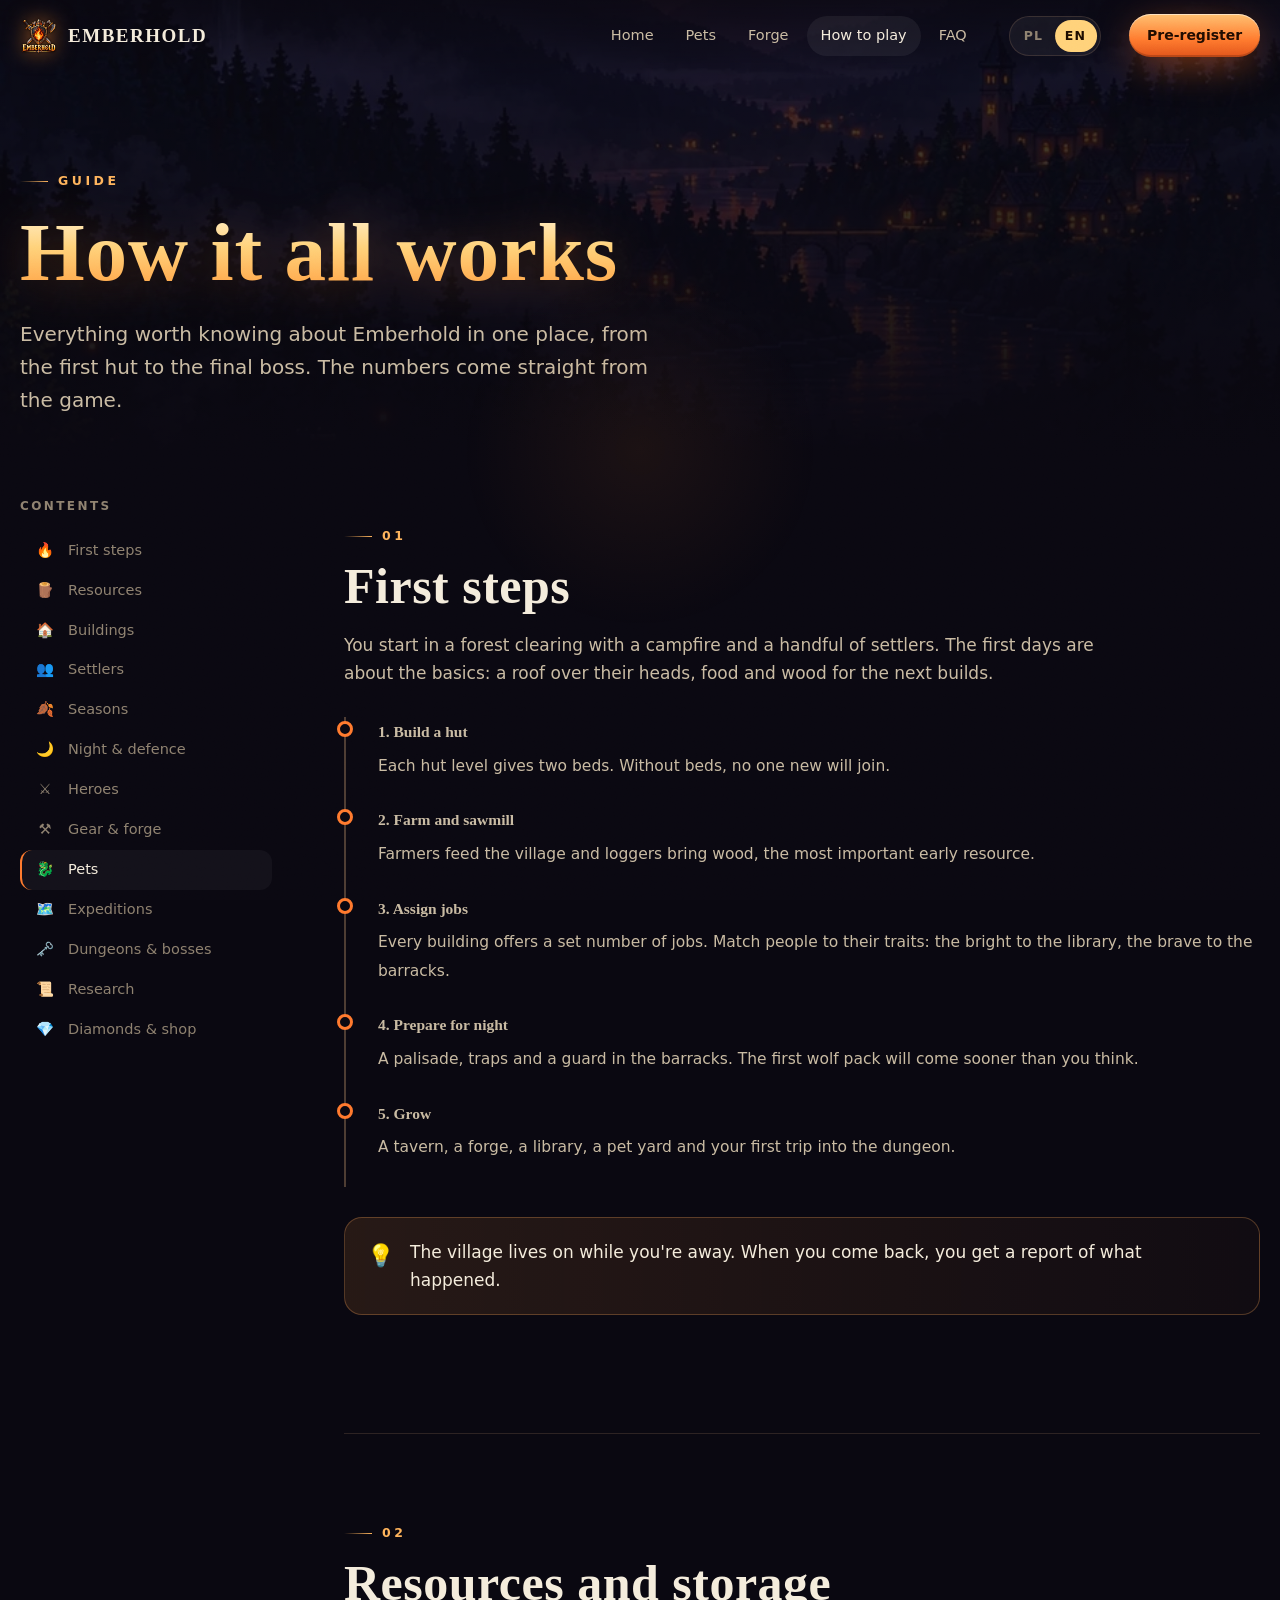
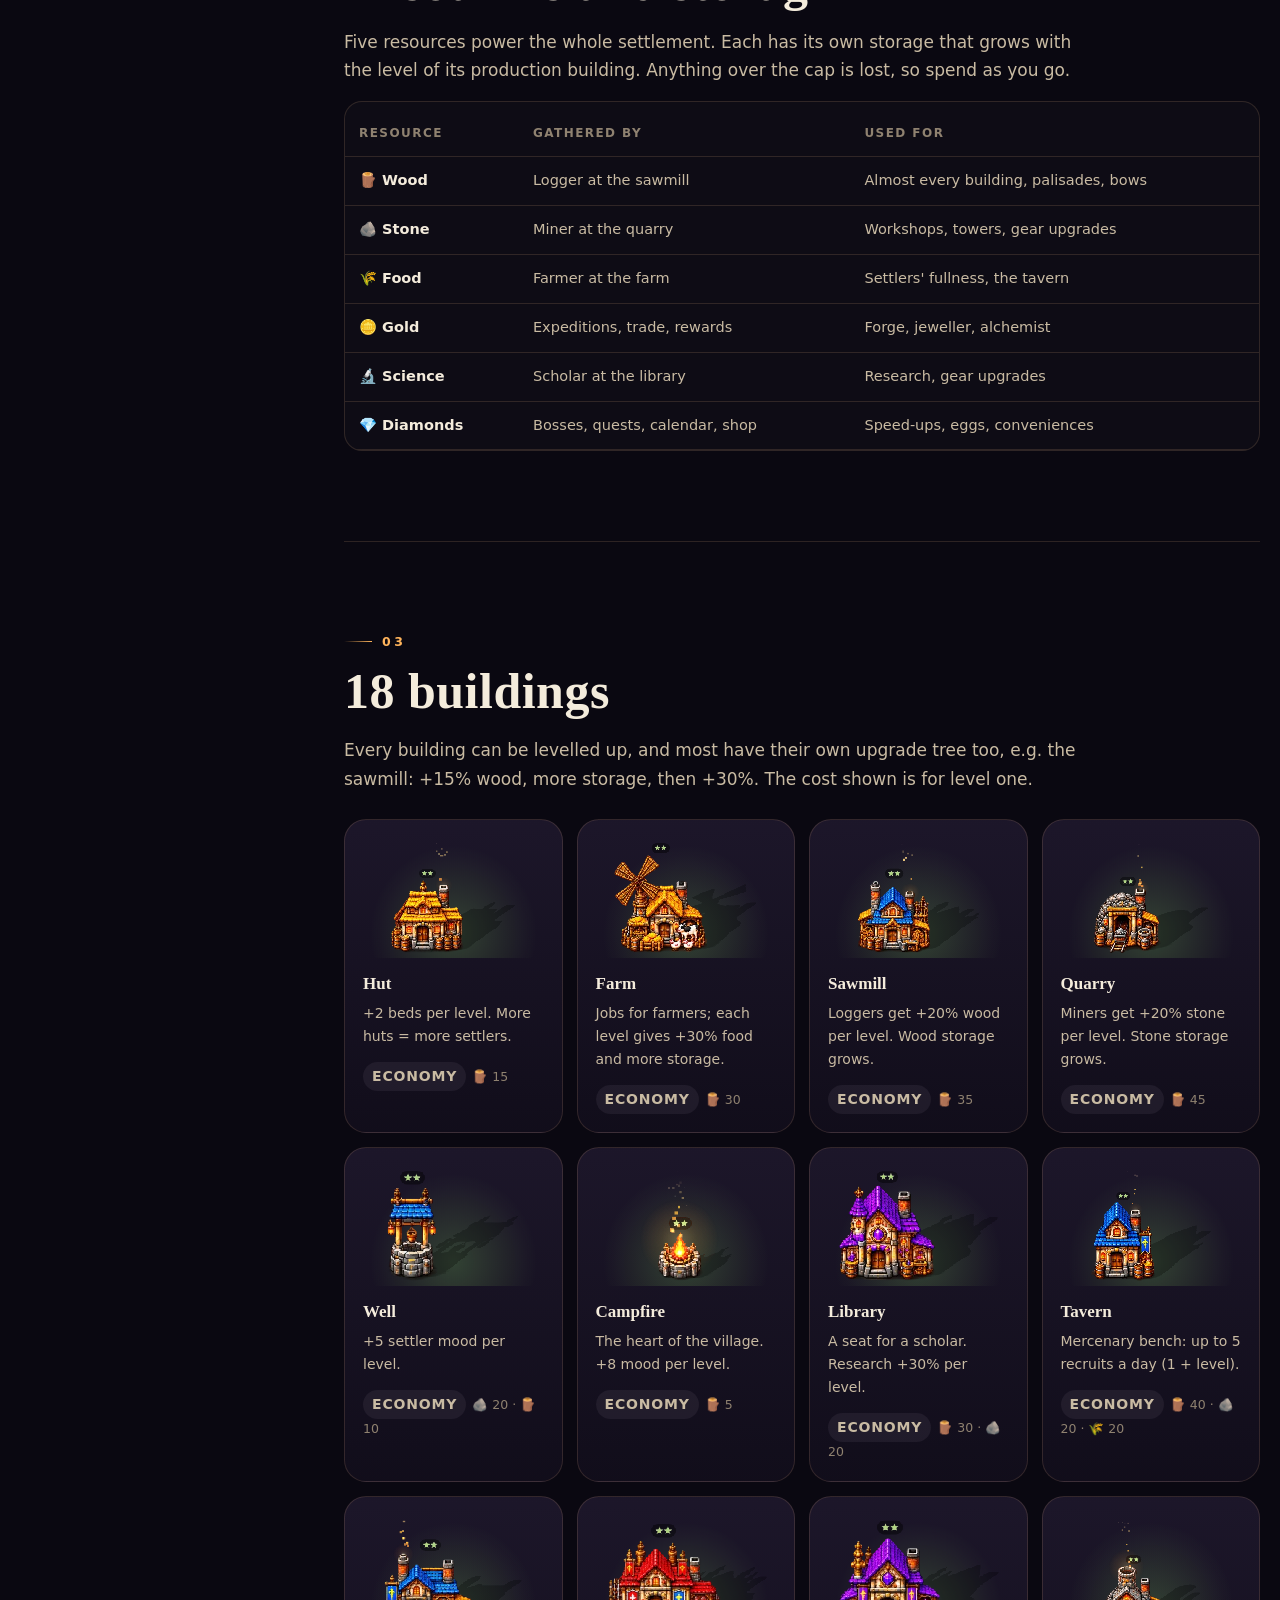
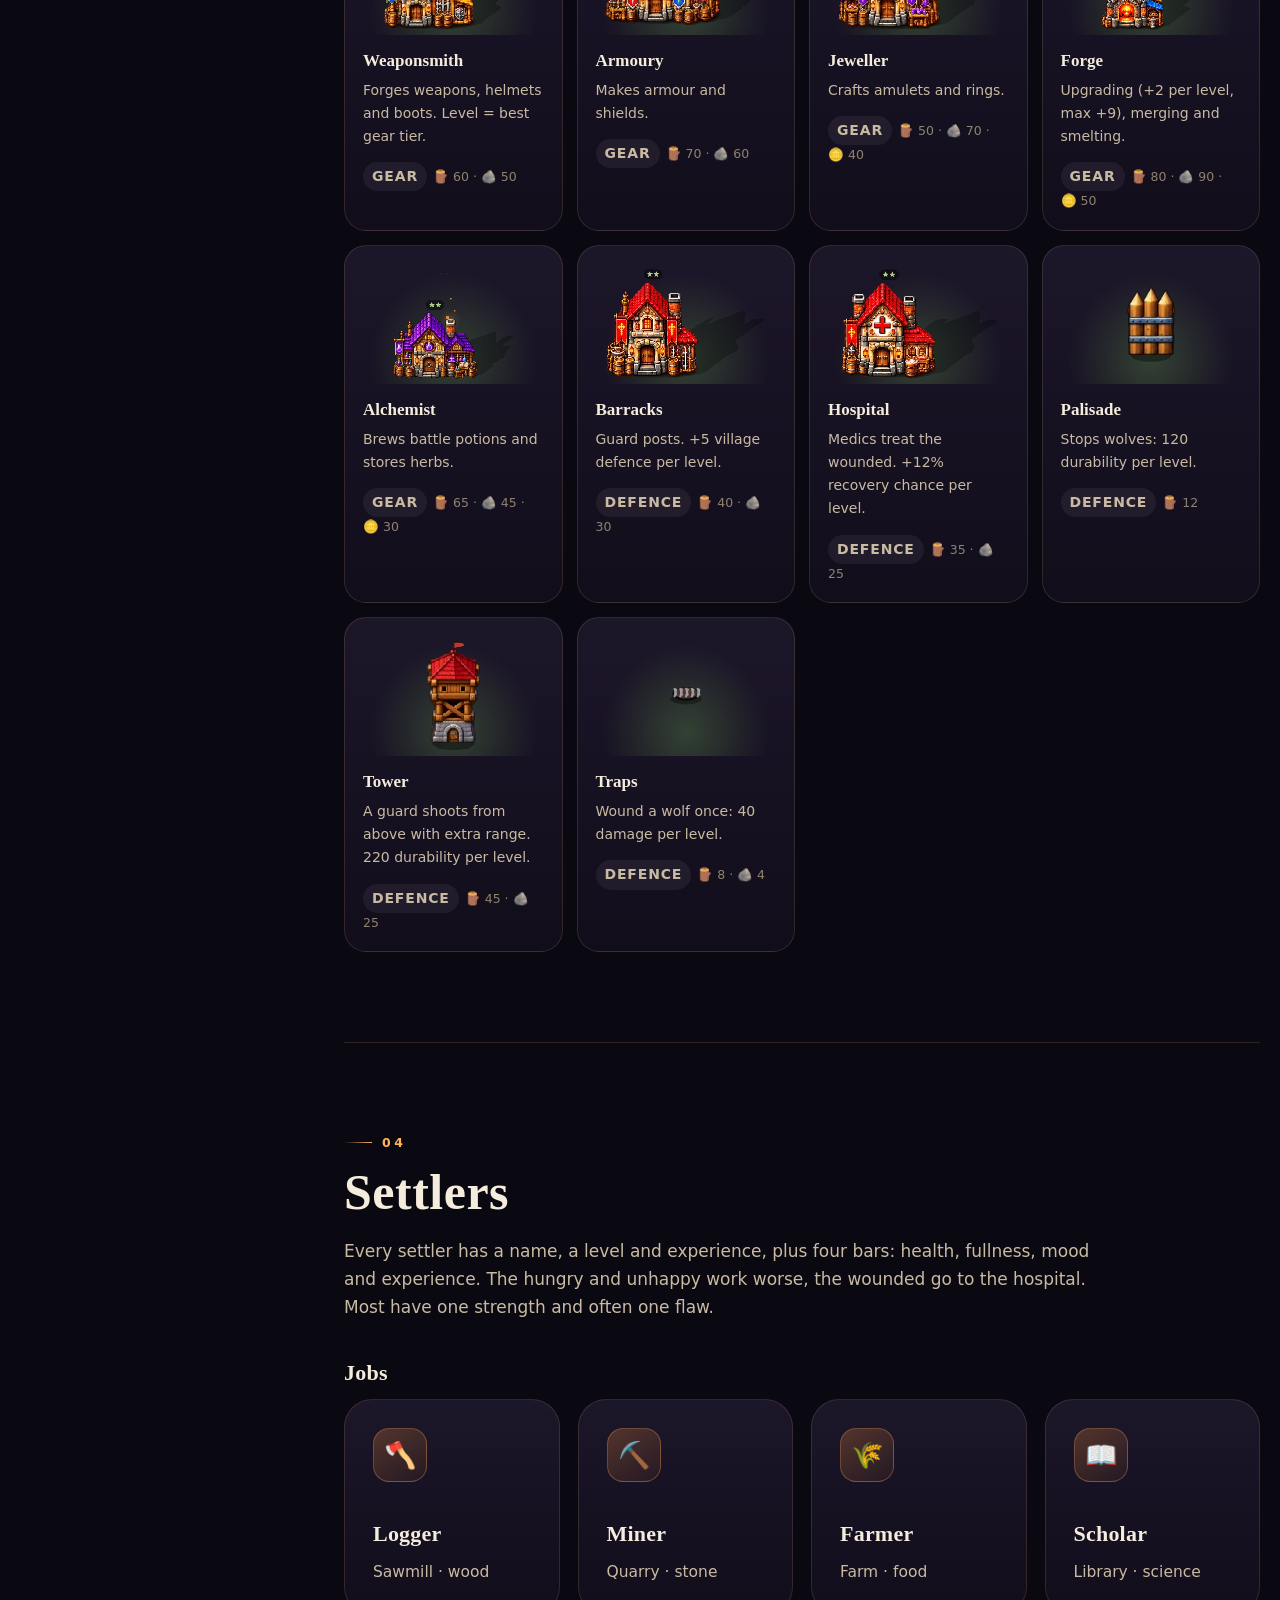
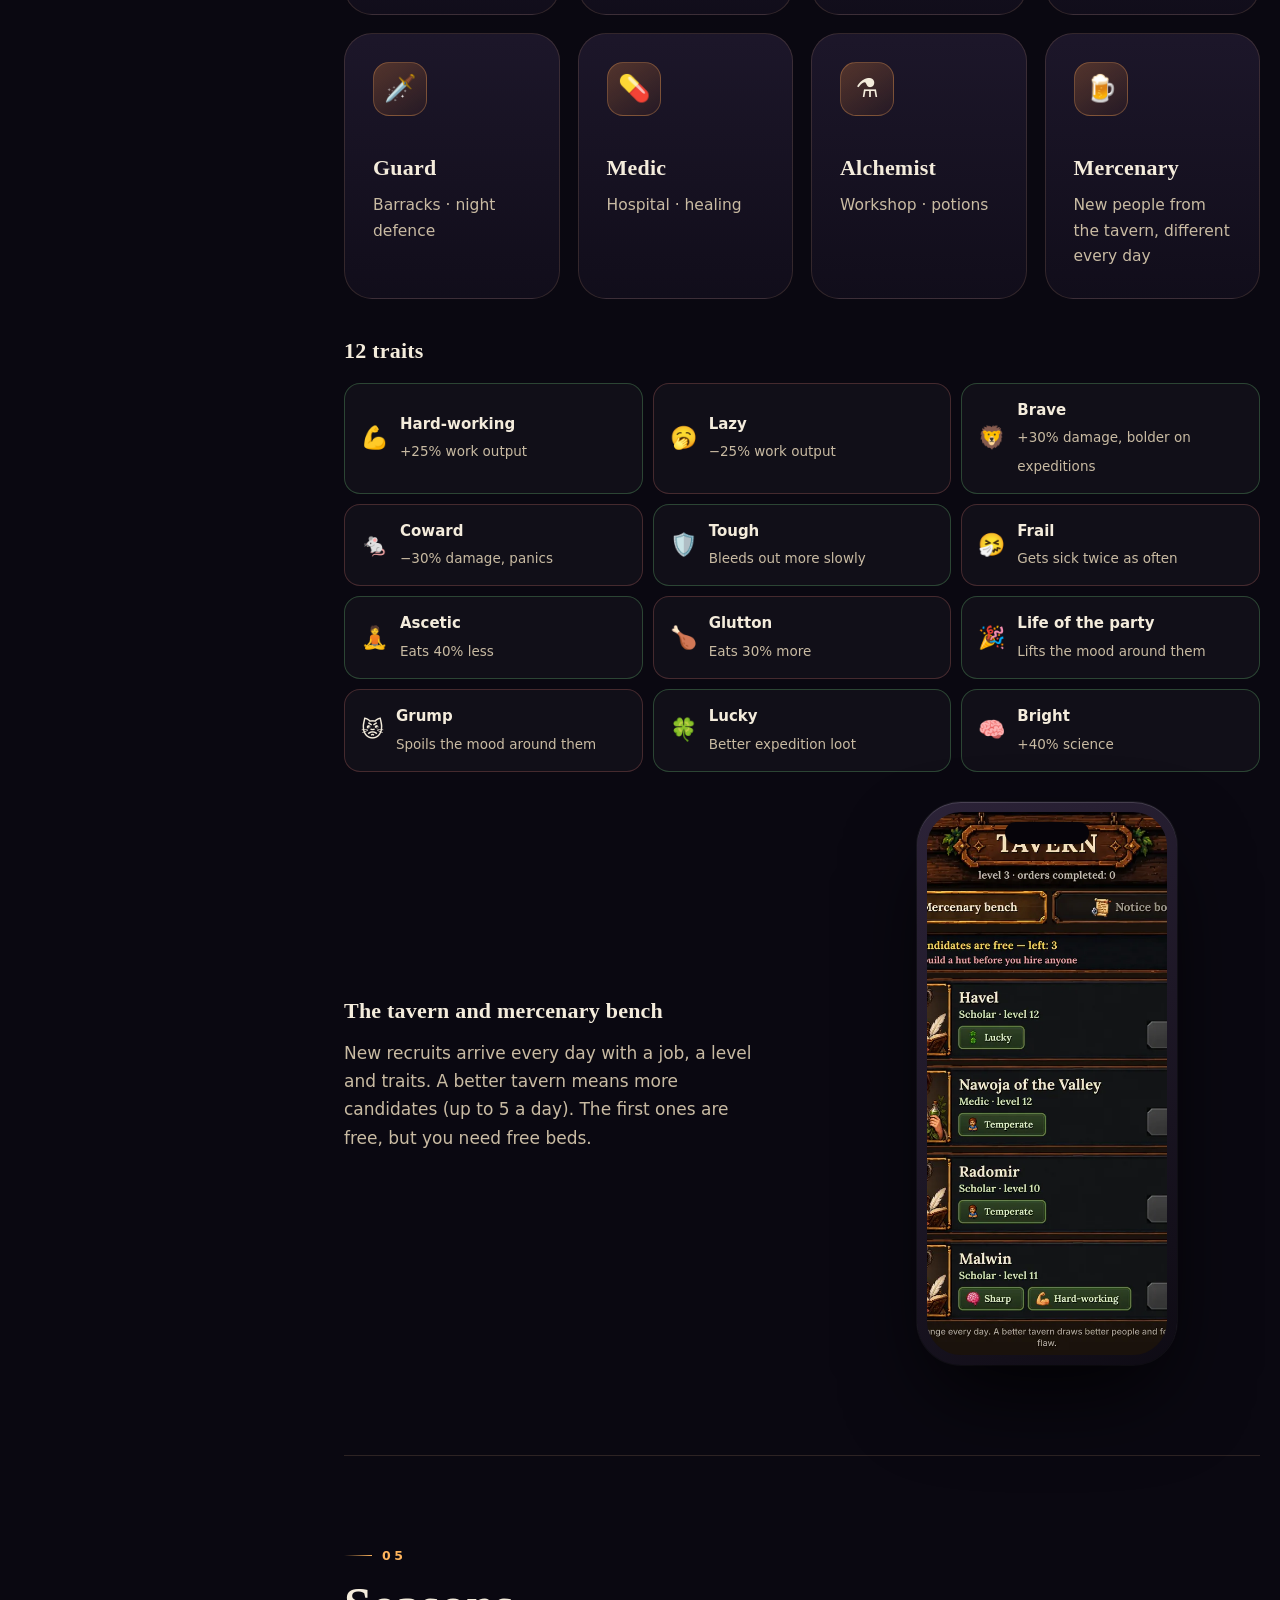
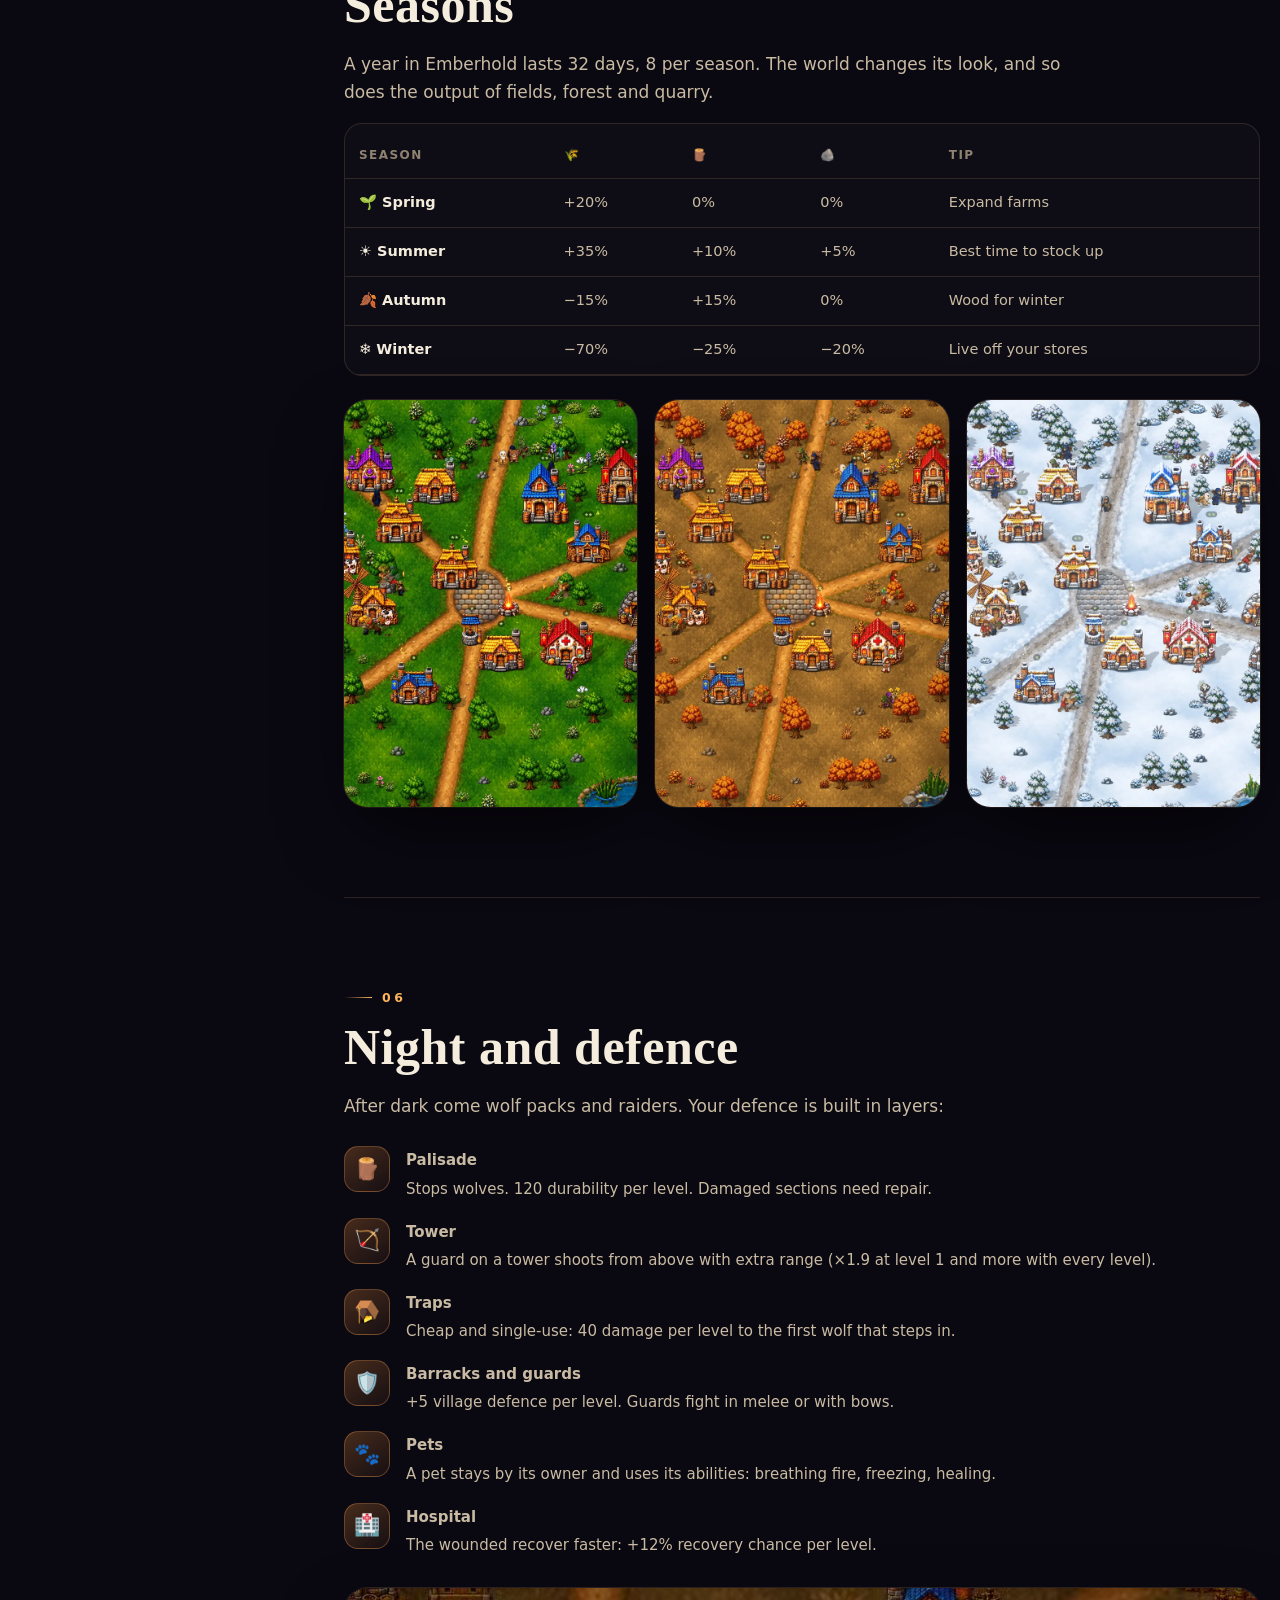
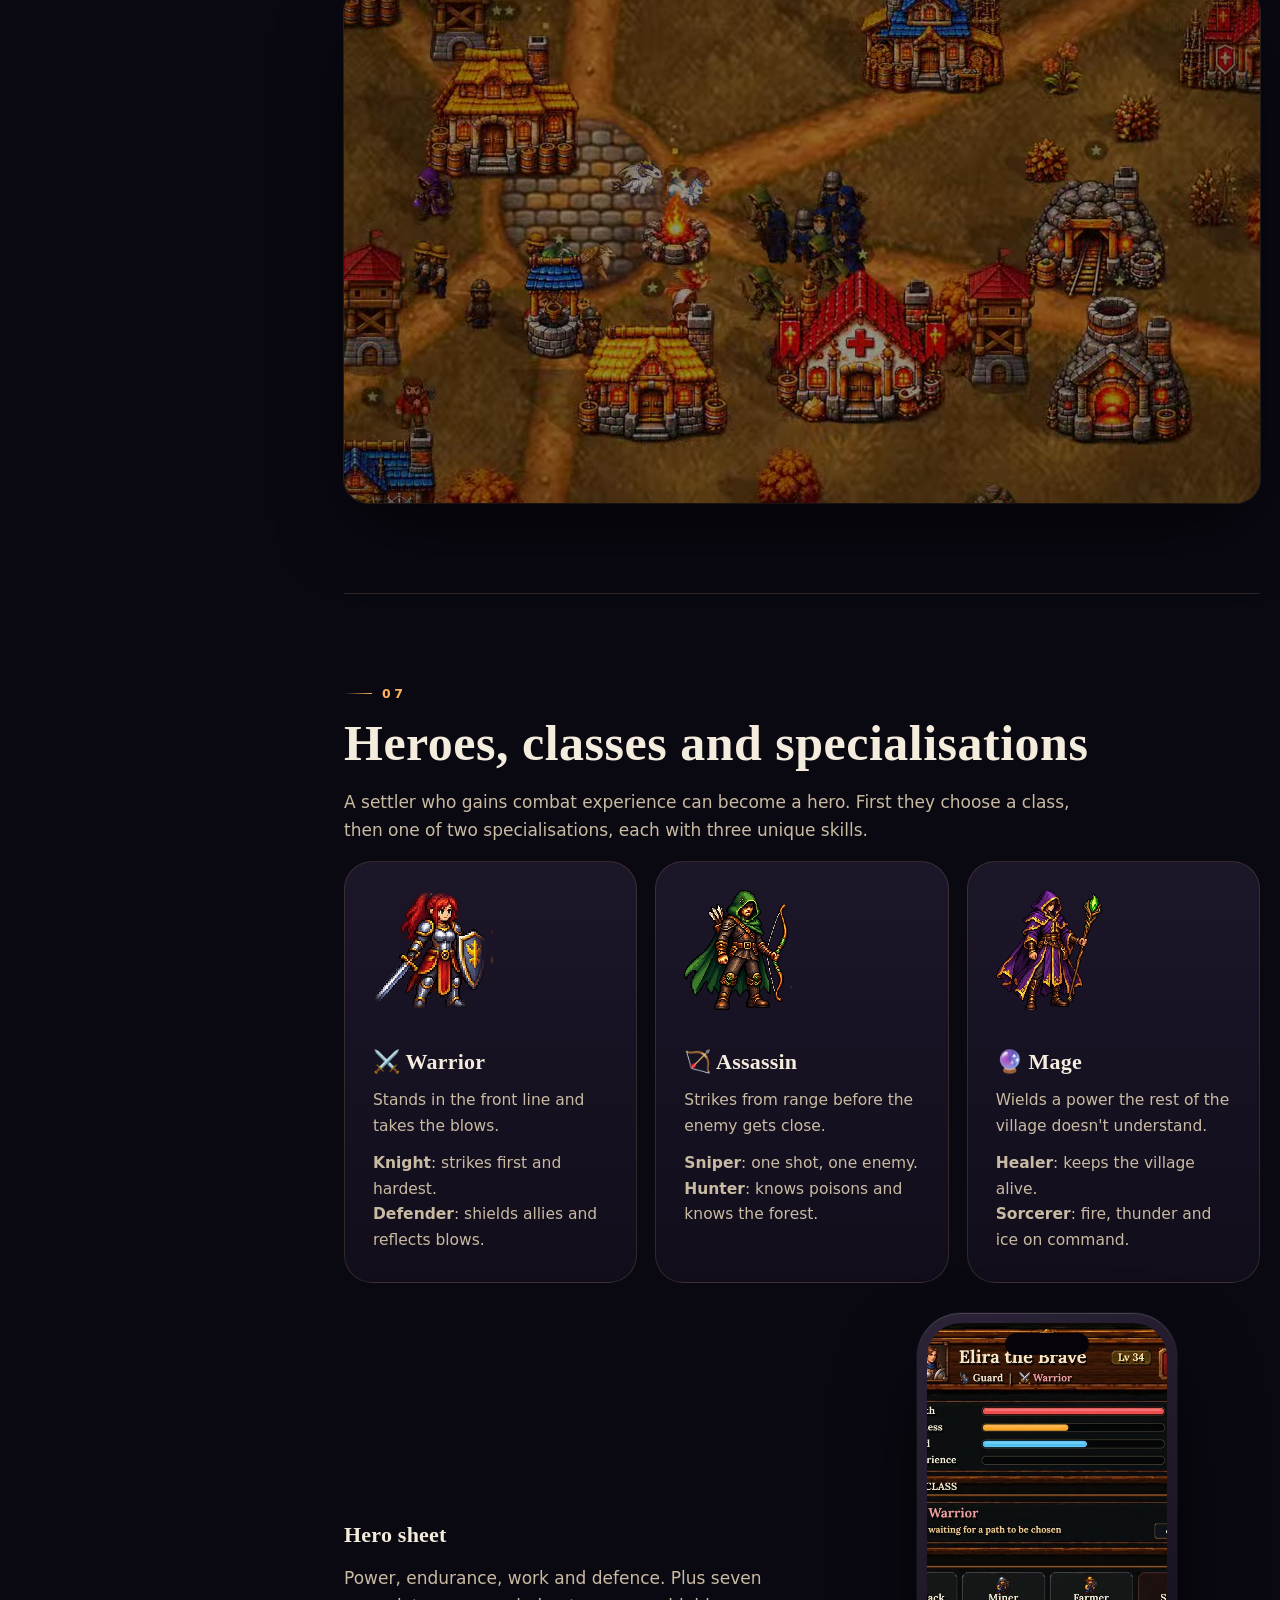
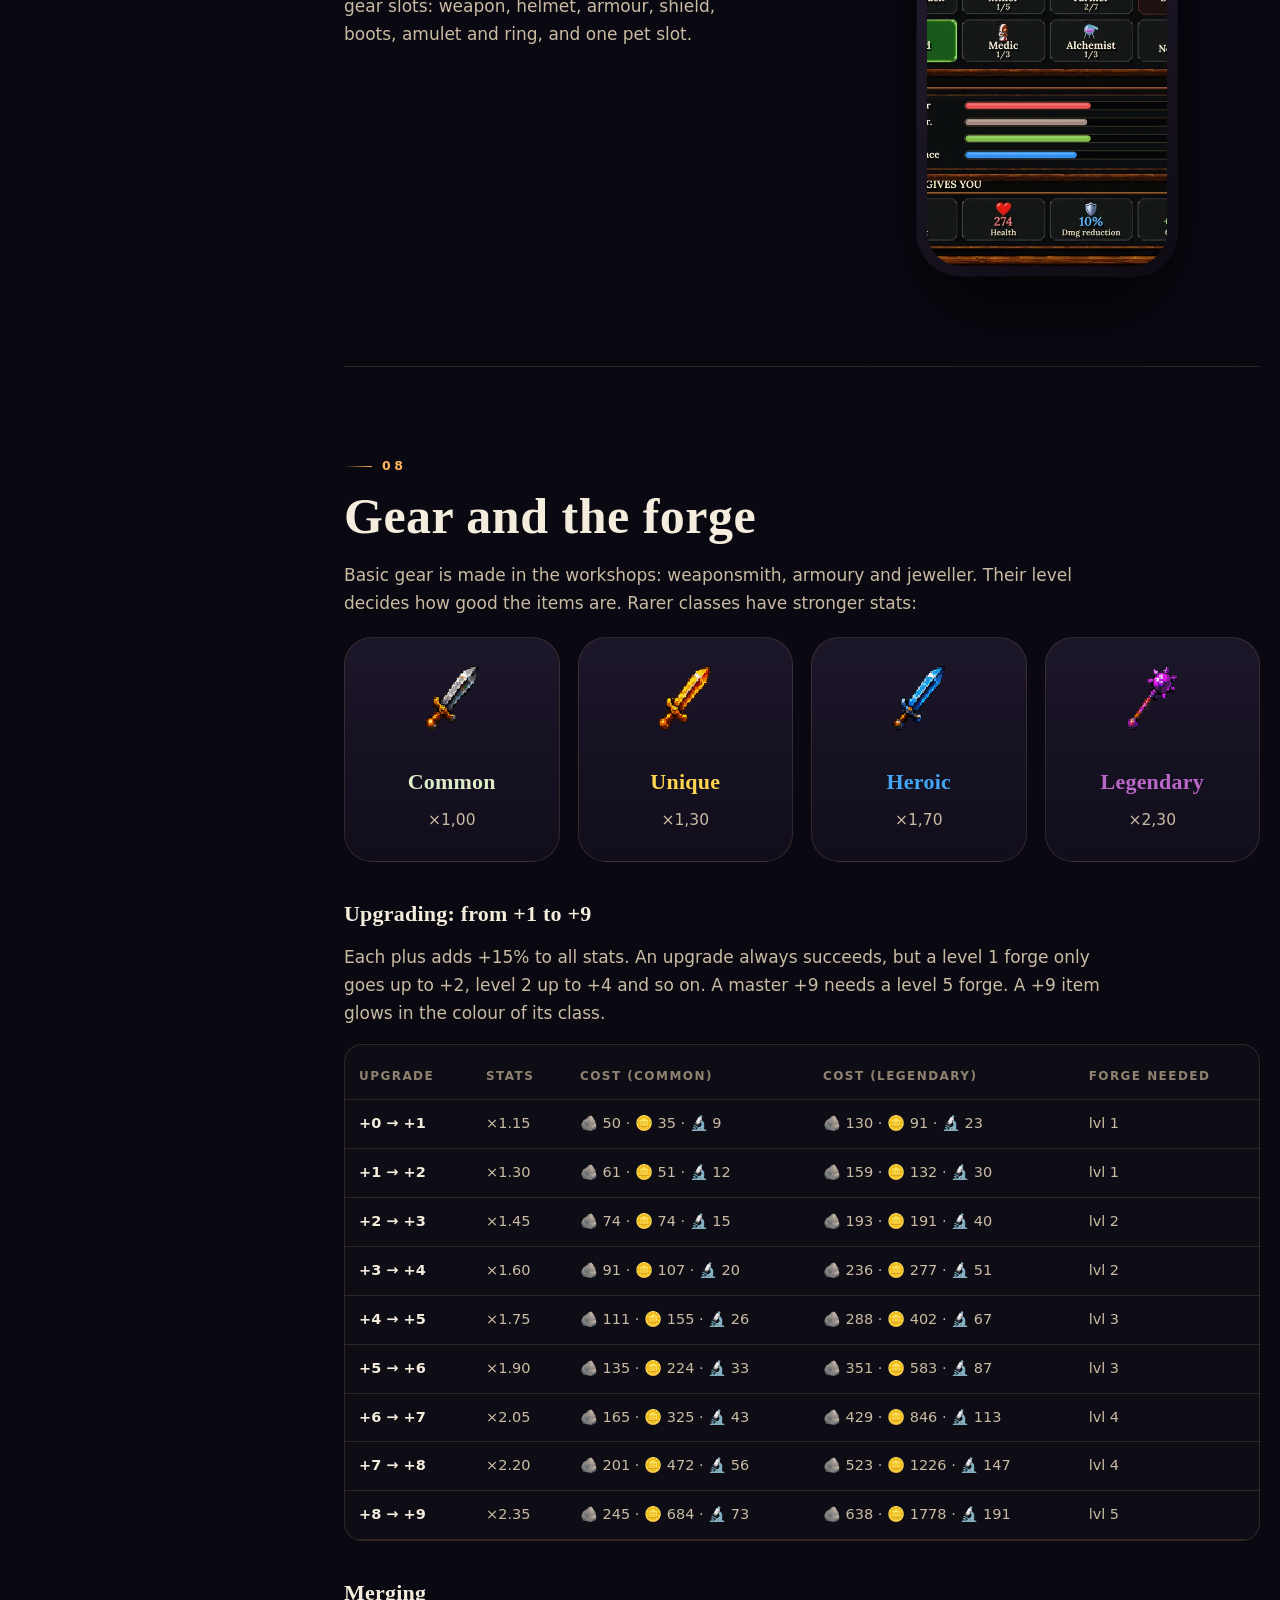
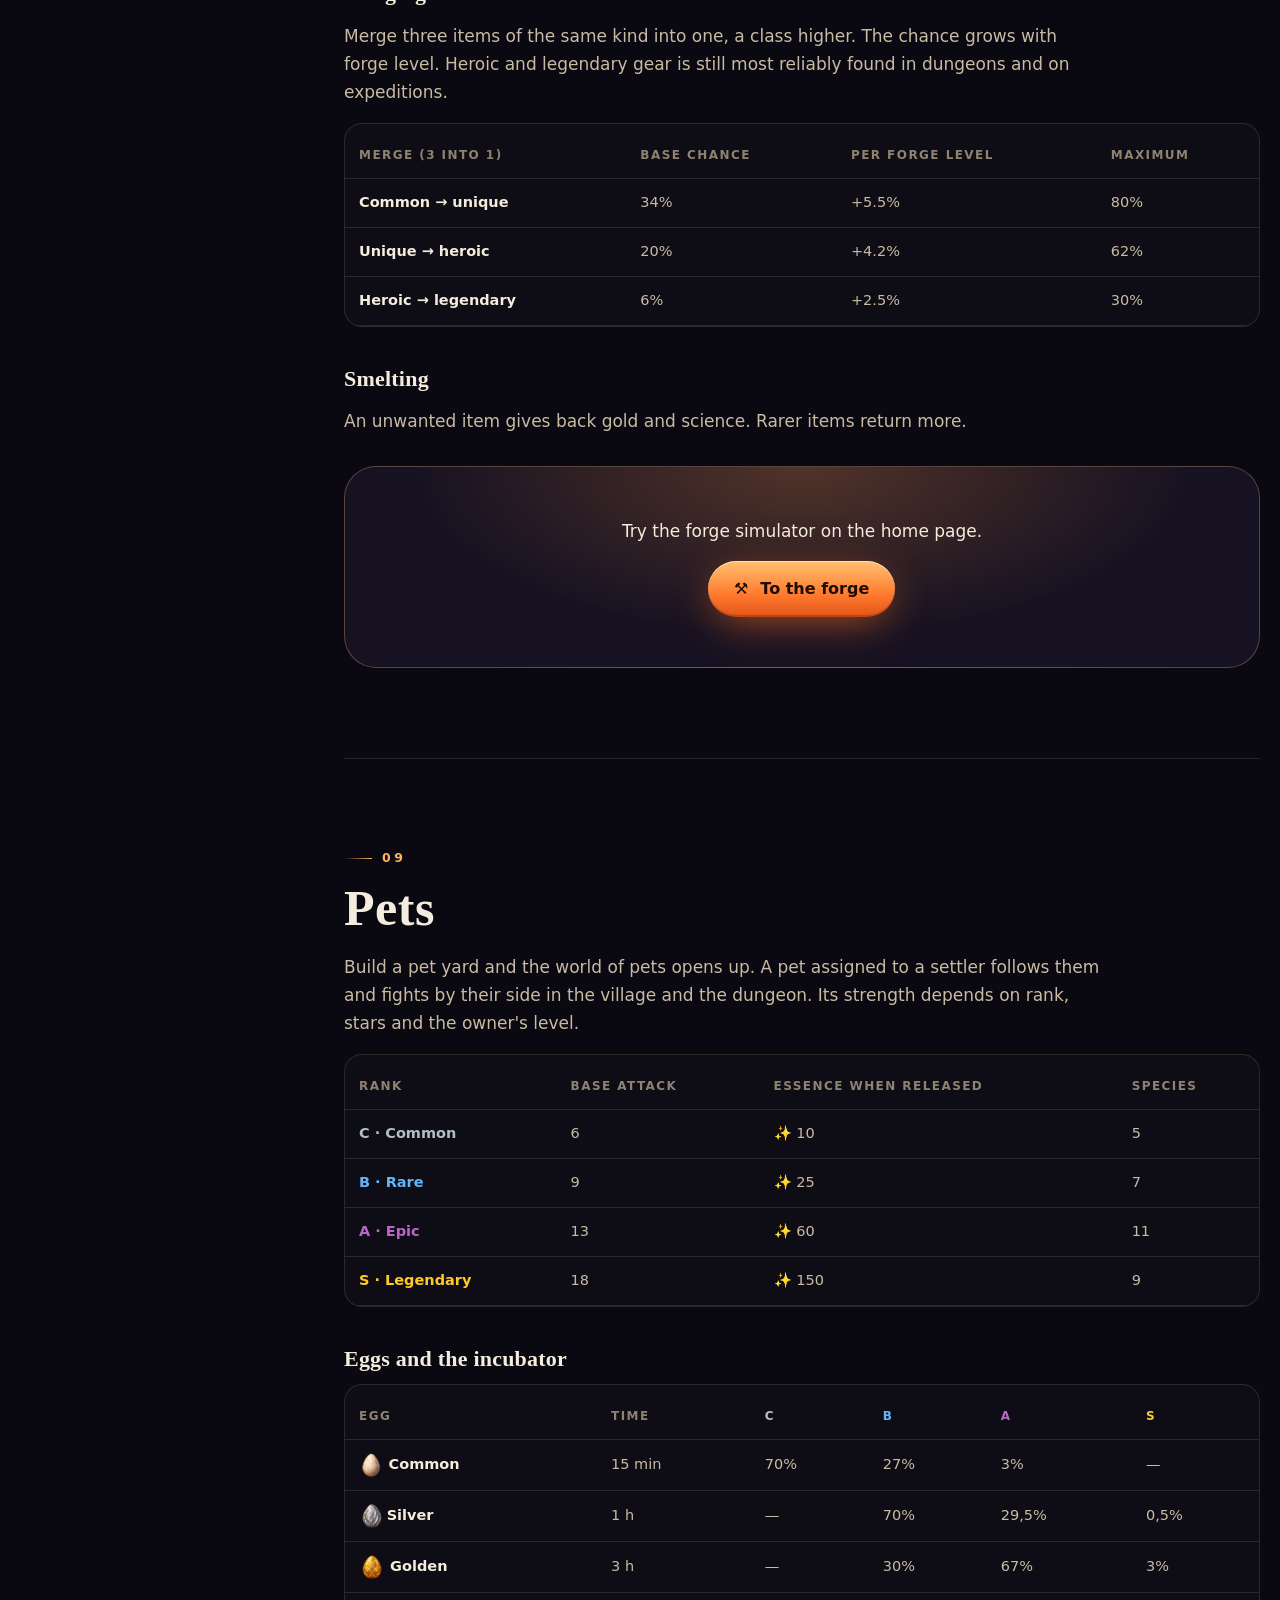
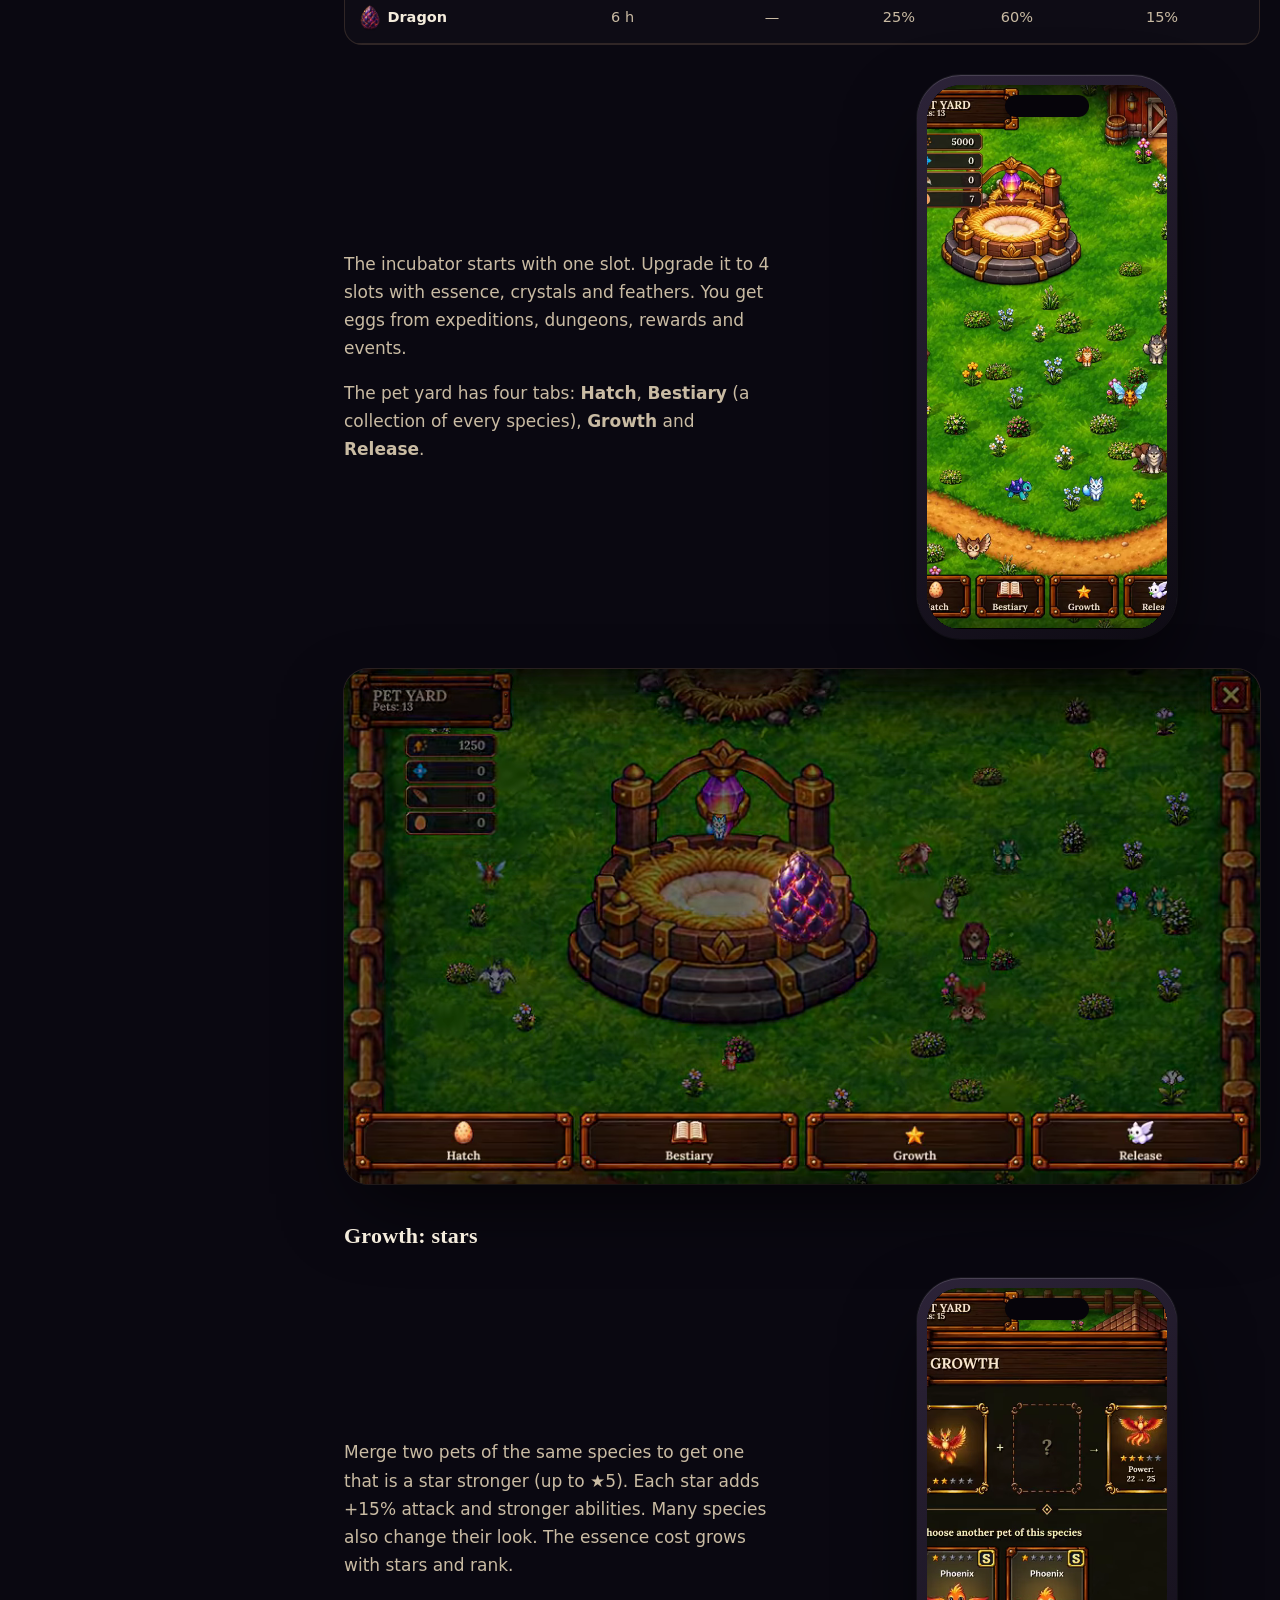
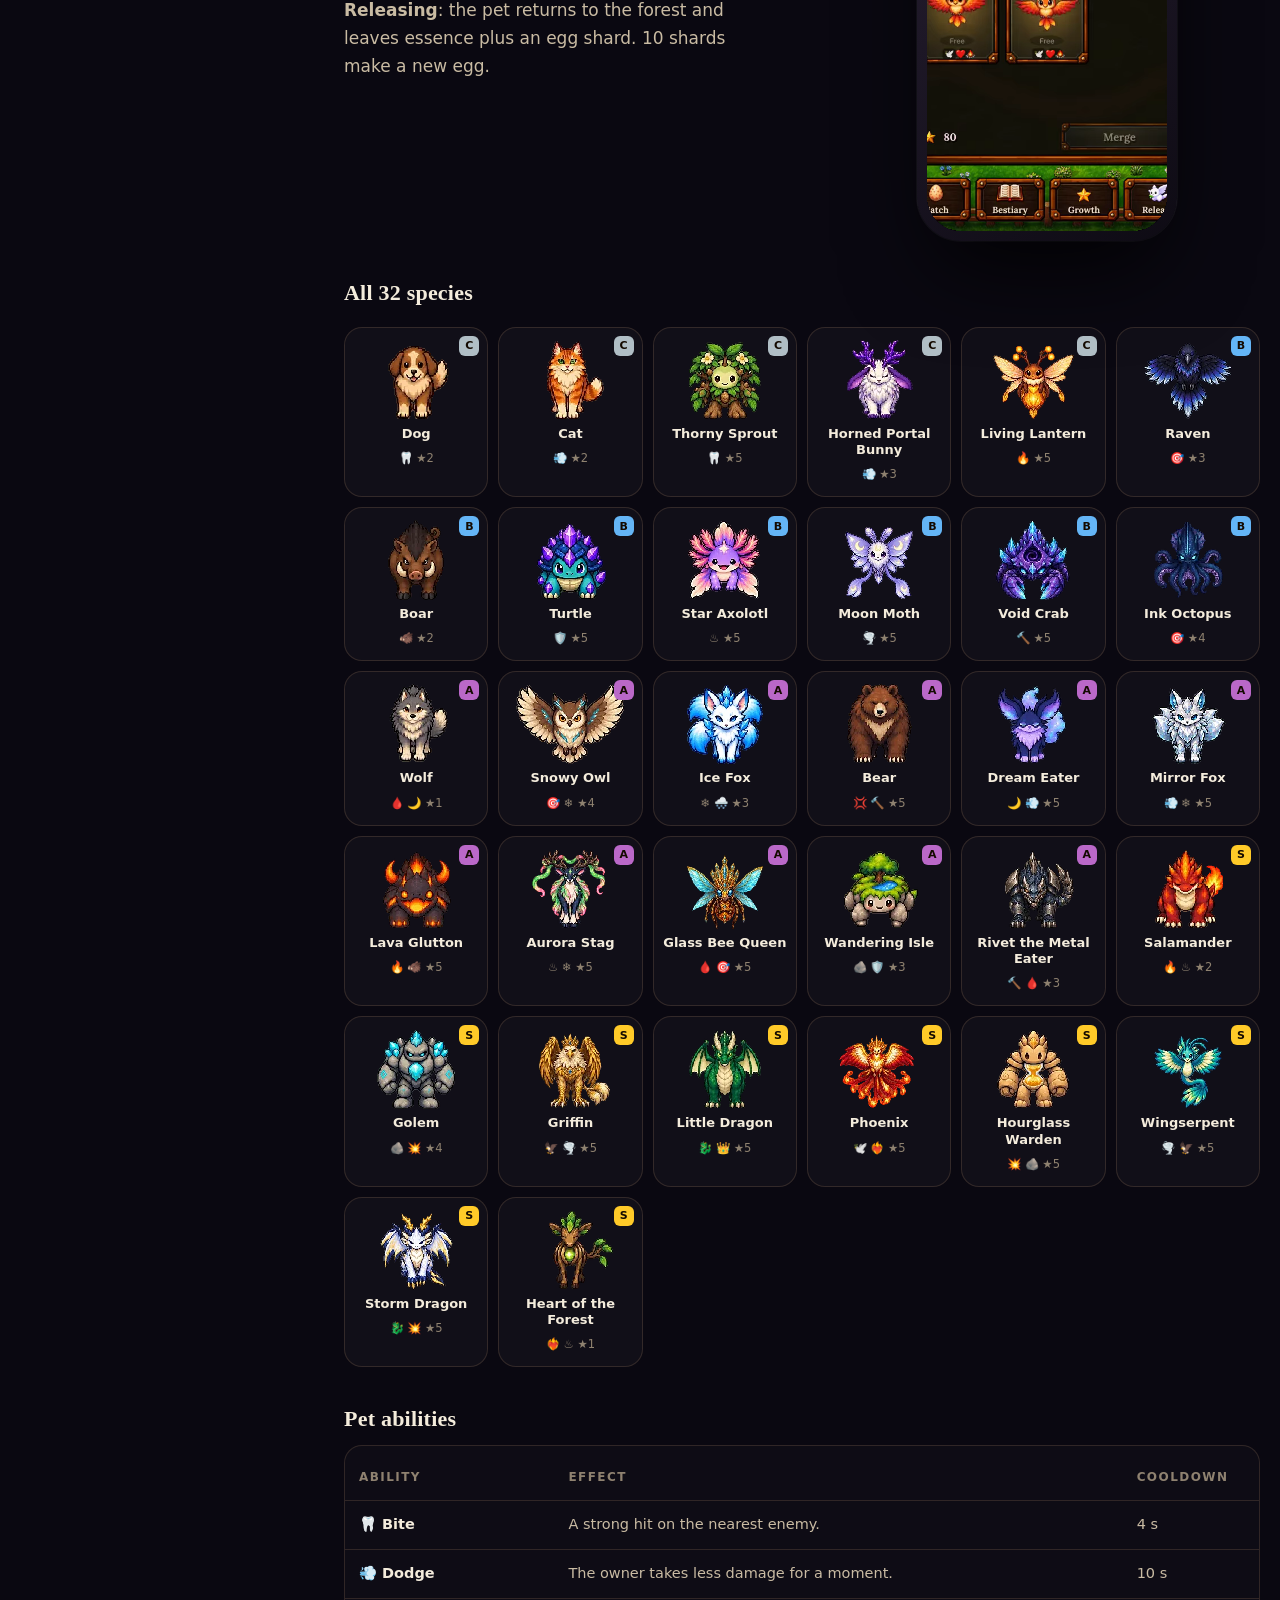
==== commit b605405c: "Strona: koło petów wyżej, większy odstęp od ramek panelu Co-Authored-By: Claude Opus 5.5 <noreply@an" ====
--- a/jak-grac.html
+++ b/jak-grac.html
@@ -13,7 +13,7 @@
 <link rel="preconnect" href="https://fonts.googleapis.com">
 <link rel="preconnect" href="https://fonts.gstatic.com" crossorigin>
 <link href="https://fonts.googleapis.com/css2?family=Cinzel:wght@500;700;800&family=Inter:wght@400;500;600;700;800&family=Lora:ital@0;1&display=swap" rel="stylesheet">
-<link rel="stylesheet" href="css/style.css?v=20261107b">
+<link rel="stylesheet" href="css/style.css?v=20261110a">
 <script>(function(){try{var l=localStorage.getItem('eh_lang');}catch(e){}if(!l){l=(navigator.language||'pl').slice(0,2)==='pl'?'pl':'en';}document.documentElement.lang=l;})();</script>
 <style>html[lang="pl"] .en, html[lang="en"] .pl{display:none!important}</style>
 </head>
--- a/css/style.css
+++ b/css/style.css
@@ -212,14 +212,14 @@
 
 /* ── PETY ── */
 .pety-sek{overflow:hidden}
-.karuzela{position:relative; height:min(560px,95vw); min-height:360px; perspective:1100px; perspective-origin:50% 30%; margin:20px 0 10px; touch-action:pan-y; cursor:grab; user-select:none}
+.karuzela{position:relative; height:min(560px,95vw); min-height:360px; perspective:1100px; perspective-origin:50% 30%; margin:20px 0 34px; touch-action:pan-y; cursor:grab; user-select:none}
 .karuzela:active{cursor:grabbing}
-.kar-pierscien{position:absolute; left:50%; top:50%; width:0; height:0; transform-style:preserve-3d}
+.kar-pierscien{position:absolute; left:50%; top:43%; width:0; height:0; transform-style:preserve-3d}
 .kar-el{position:absolute; left:-80px; top:-80px; width:160px; height:160px; transform-style:preserve-3d; transition:filter .4s}
 .kar-el .spr{position:absolute; inset:0; background-repeat:no-repeat; image-rendering:pixelated; filter:drop-shadow(0 12px 14px rgba(0,0,0,.6))}
 .kar-el .cien{position:absolute; left:20%; right:20%; bottom:2px; height:16px; border-radius:50%; background:radial-gradient(rgba(0,0,0,.6),transparent 70%)}
 .kar-el .ran{transition:opacity .3s; position:absolute; top:-6px; right:16px; width:26px; height:26px; border-radius:8px; display:grid; place-items:center; font:800 13px var(--f-txt); color:#140a00; box-shadow:0 4px 10px rgba(0,0,0,.5)}
-.kar-podloga{position:absolute; left:50%; top:62%; width:1100px; height:1100px; margin-left:-550px; margin-top:-550px; border-radius:50%;
+.kar-podloga{position:absolute; left:50%; top:55%; width:1100px; height:1100px; margin-left:-550px; margin-top:-550px; border-radius:50%;
   background:radial-gradient(circle,rgba(255,140,50,.18),rgba(255,140,50,.05) 40%,transparent 62%); transform:rotateX(80deg); pointer-events:none}
 .kar-sterowanie{display:flex; gap:12px; justify-content:center; align-items:center; margin-bottom:28px; flex-wrap:wrap}
 .okragly{width:52px; height:52px; border-radius:50%; border:1px solid var(--linia2); display:grid; place-items:center; font-size:20px; transition:background .3s}
@@ -504,7 +504,8 @@
   .graj{width:76px; height:76px} .graj svg{width:28px; height:28px}
   .op-krok{padding:18px 0 34px} .op-krok h3{font-size:24px; margin:8px 0 10px} .op-krok p{font-size:15px}
   .op-mobil{border-radius:16px; margin-top:16px}
-  .karuzela{height:300px; min-height:0; perspective:900px}
+  .karuzela{height:300px; min-height:0; perspective:900px; margin-bottom:28px}
+  .kar-pierscien{top:36%}
   .kar-el .spr{filter:none!important}
   .kar-podloga{display:none}
   .pet-podium{min-height:280px}
@@ -528,3 +529,6 @@
   .hero-tresc{padding-top:calc(var(--nav) + 30px)}
   .szansa{grid-template-columns:108px 1fr 46px; font-size:12.5px}
 }
+
+.rej-karta .btn-discord{margin-left:12px} .btn-discord svg{width:22px;height:22px;color:#a8b4ff}
+@media (max-width:700px){ .rej-karta .btn-discord{margin:12px 0 0} }
